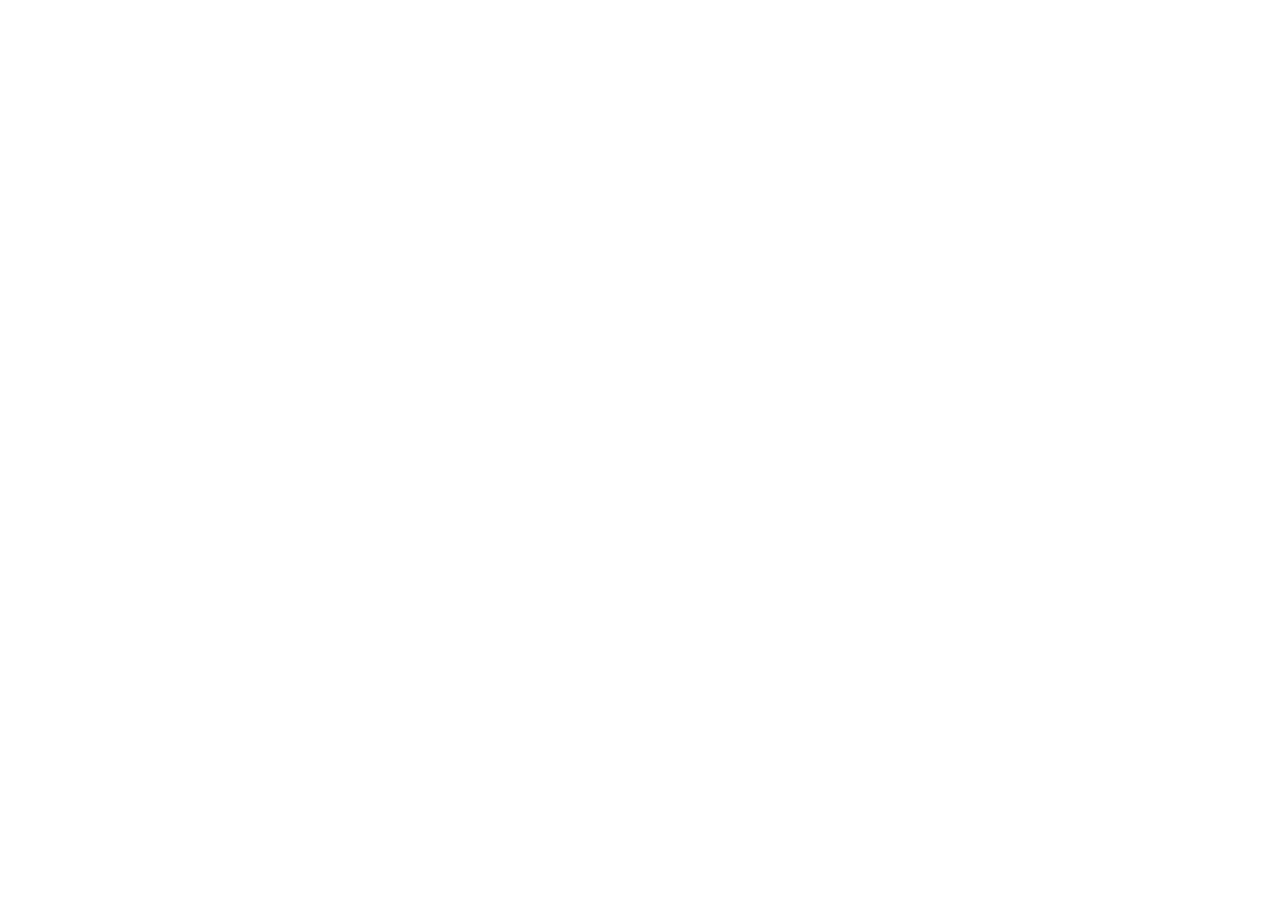
==== index.html @ ca1ec514 "Init : création du dépôt, arborescence des fichiers et structure HTML de base" ====
<!DOCTYPE html>
<html lang="en">
<head>
    <meta charset="UTF-8">
    <meta name="viewport" content="width=device-width, initial-scale=1.0">
    <title>AfriTalent Accueil</title>
    <link rel="stylesheet" href="https://cdn.jsdelivr.net/npm/bootstrap@5.3.8/dist/css/bootstrap.min.css">
    <link rel="stylesheet" href="https://cdnjs.cloudflare.com/ajax/libs/font-awesome/6.5.0/css/all.min.css">
    <link rel="stylesheet" href="https://cdn.jsdelivr.net/npm/bootstrap-icons@1.11.3/font/bootstrap-icons.css">
    <link rel="stylesheet" href="css/style.css"> 

</head>
<body>
   
                               

    <script src="https://cdn.jsdelivr.net/npm/bootstrap@5.3.8/dist/js/bootstrap.bundle.min.js"></script>

    <script src="js/main.js"></script>
</body>
</html>
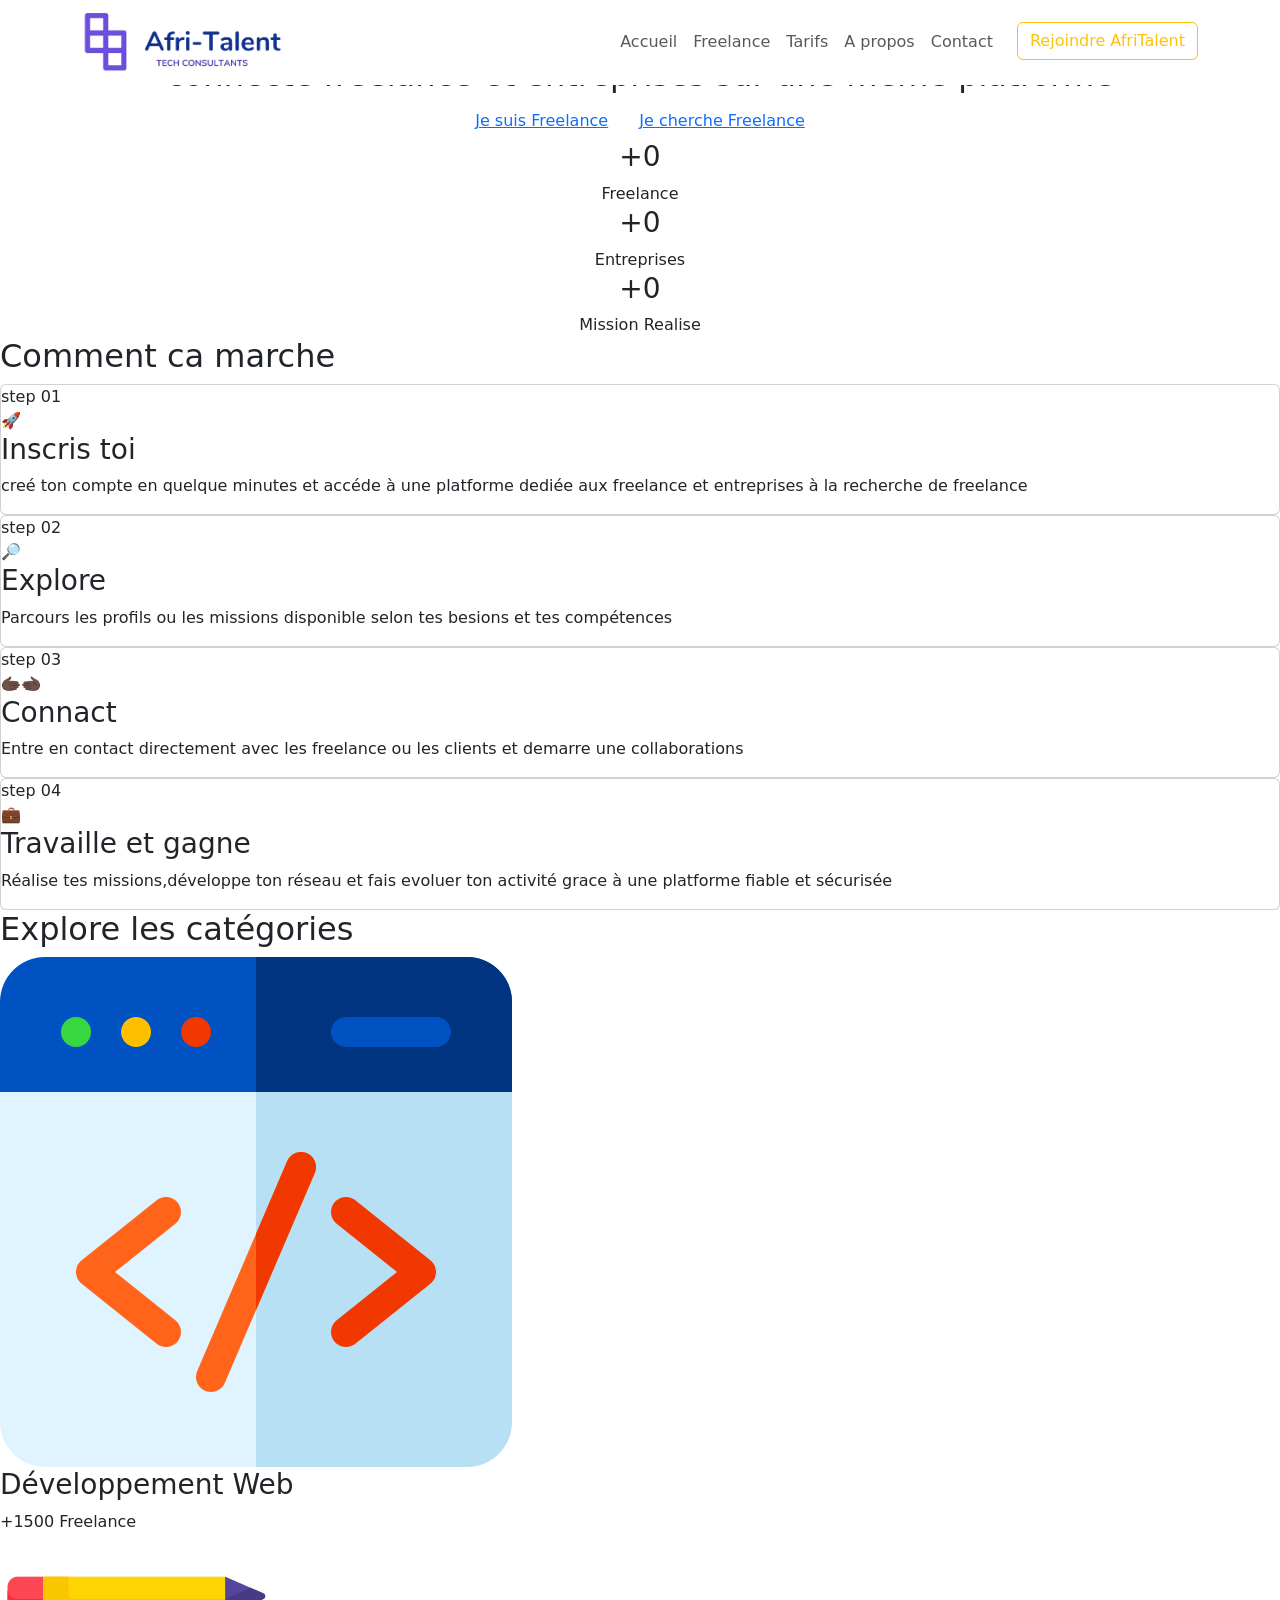
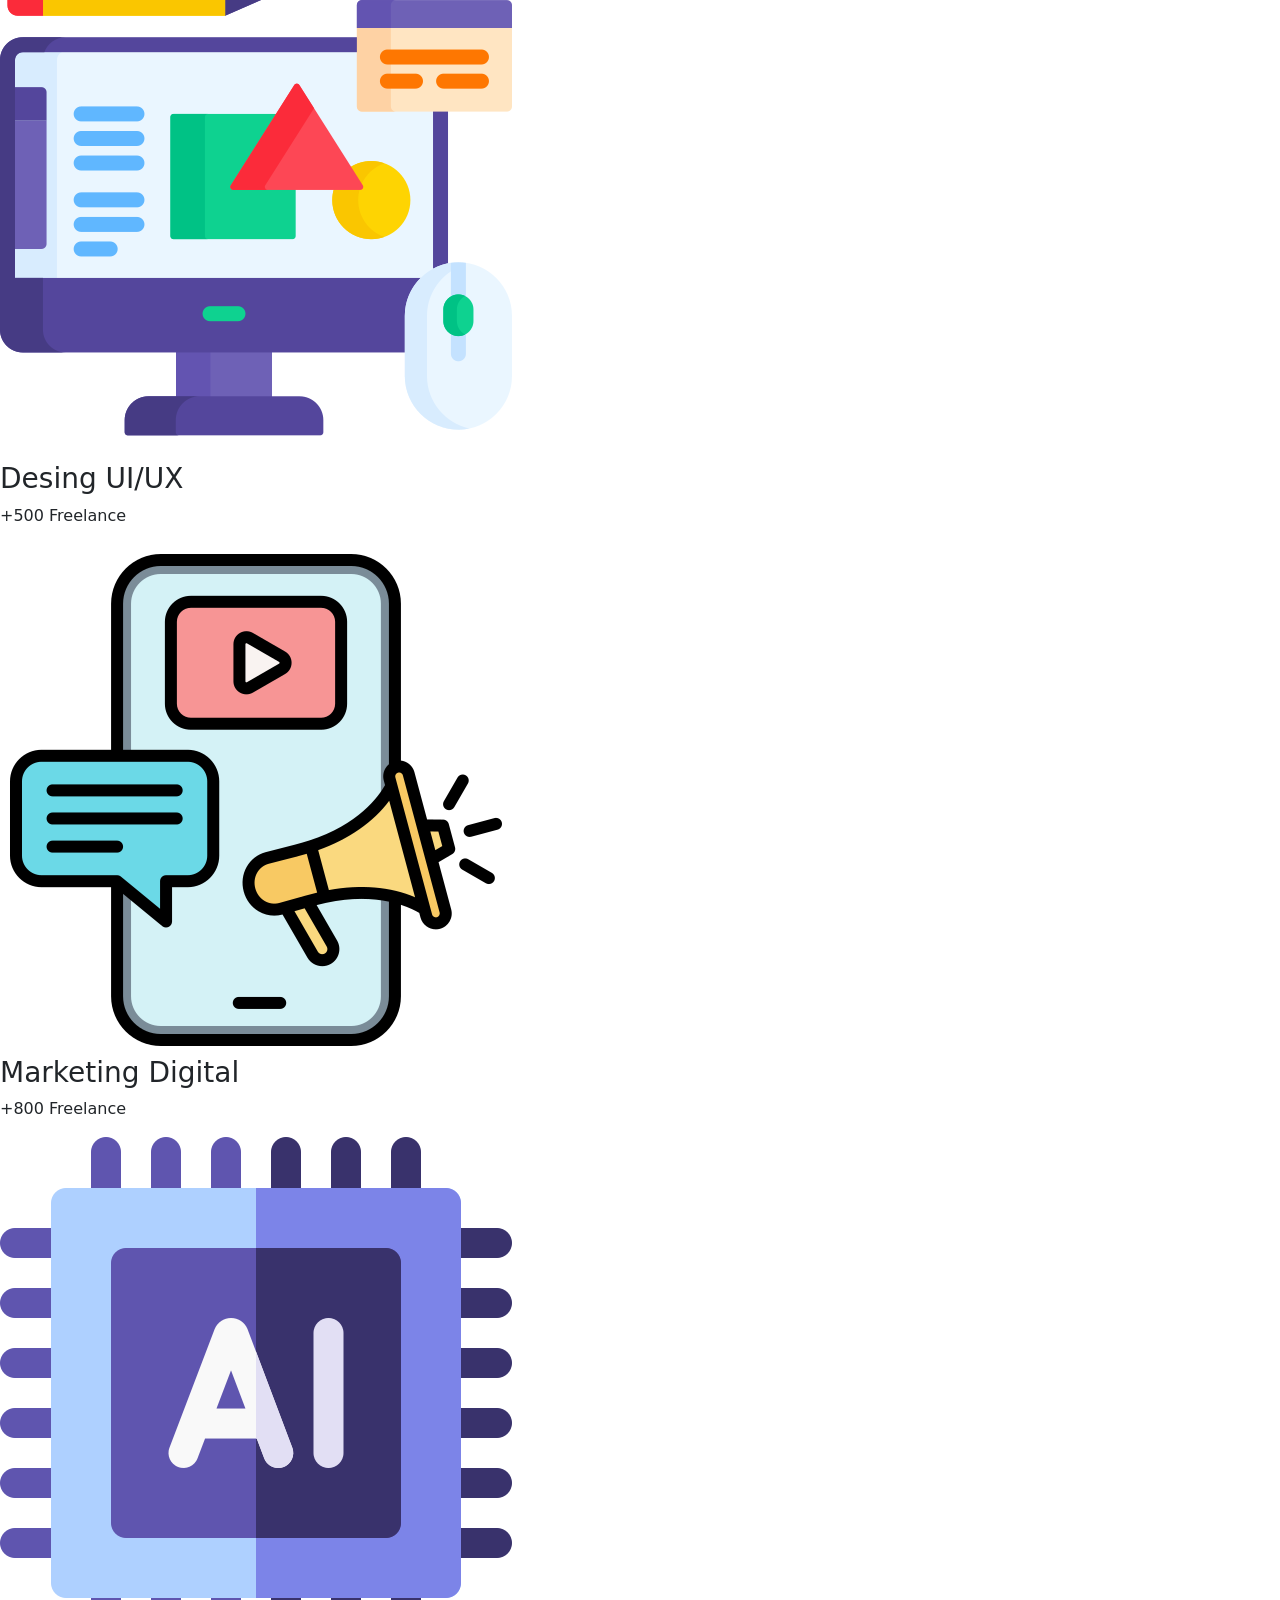
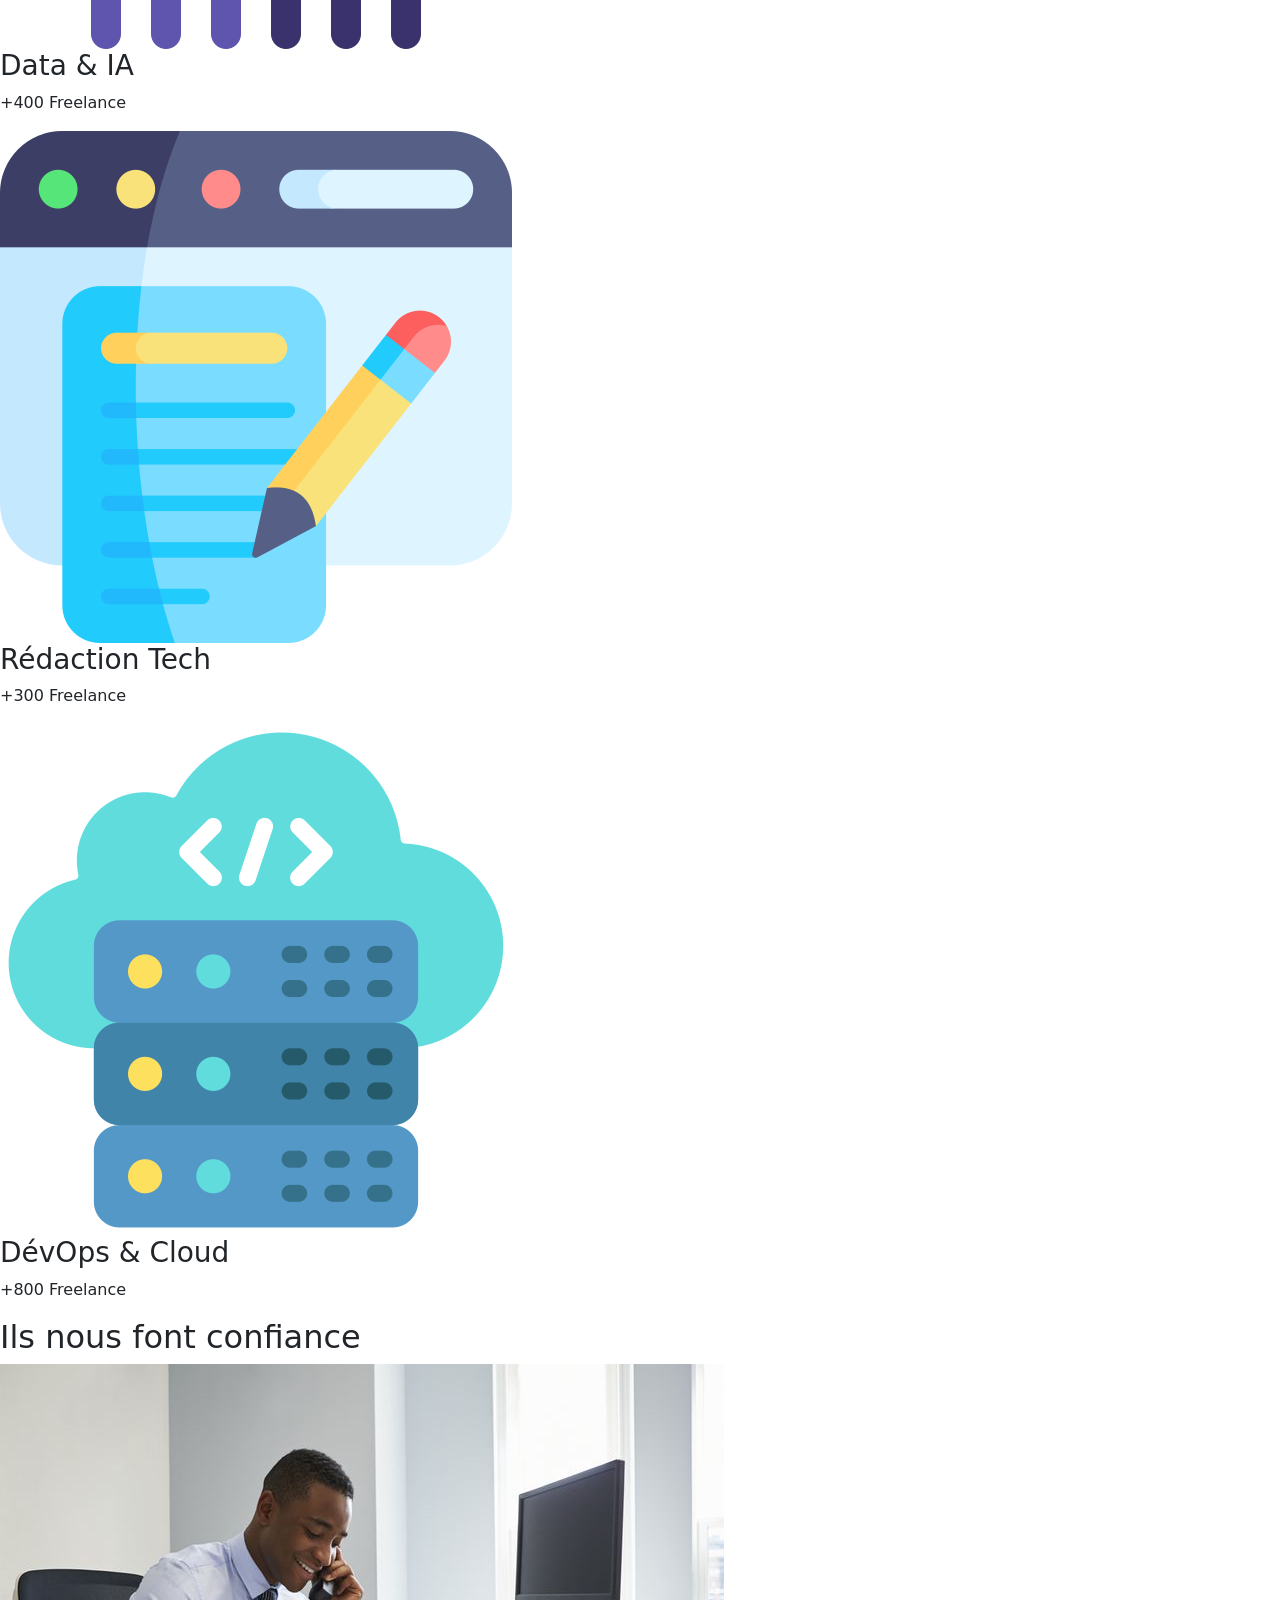
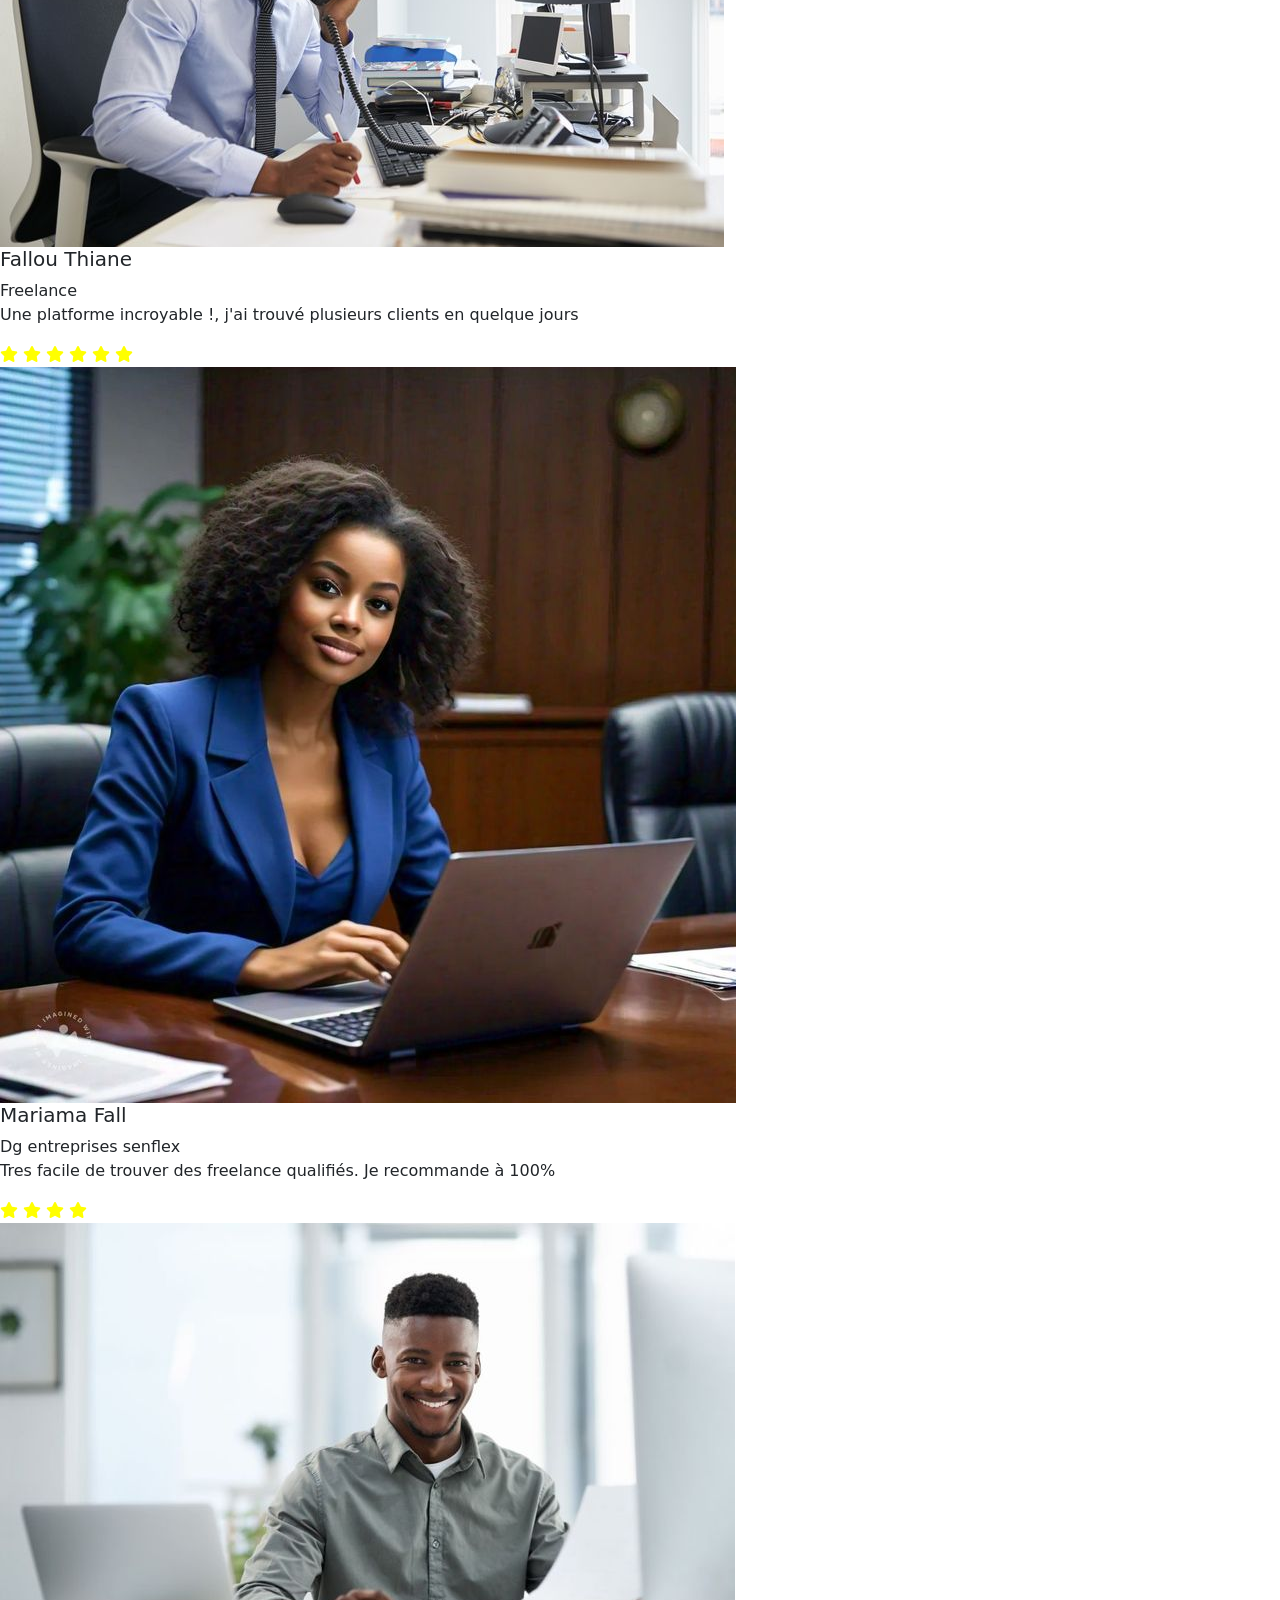
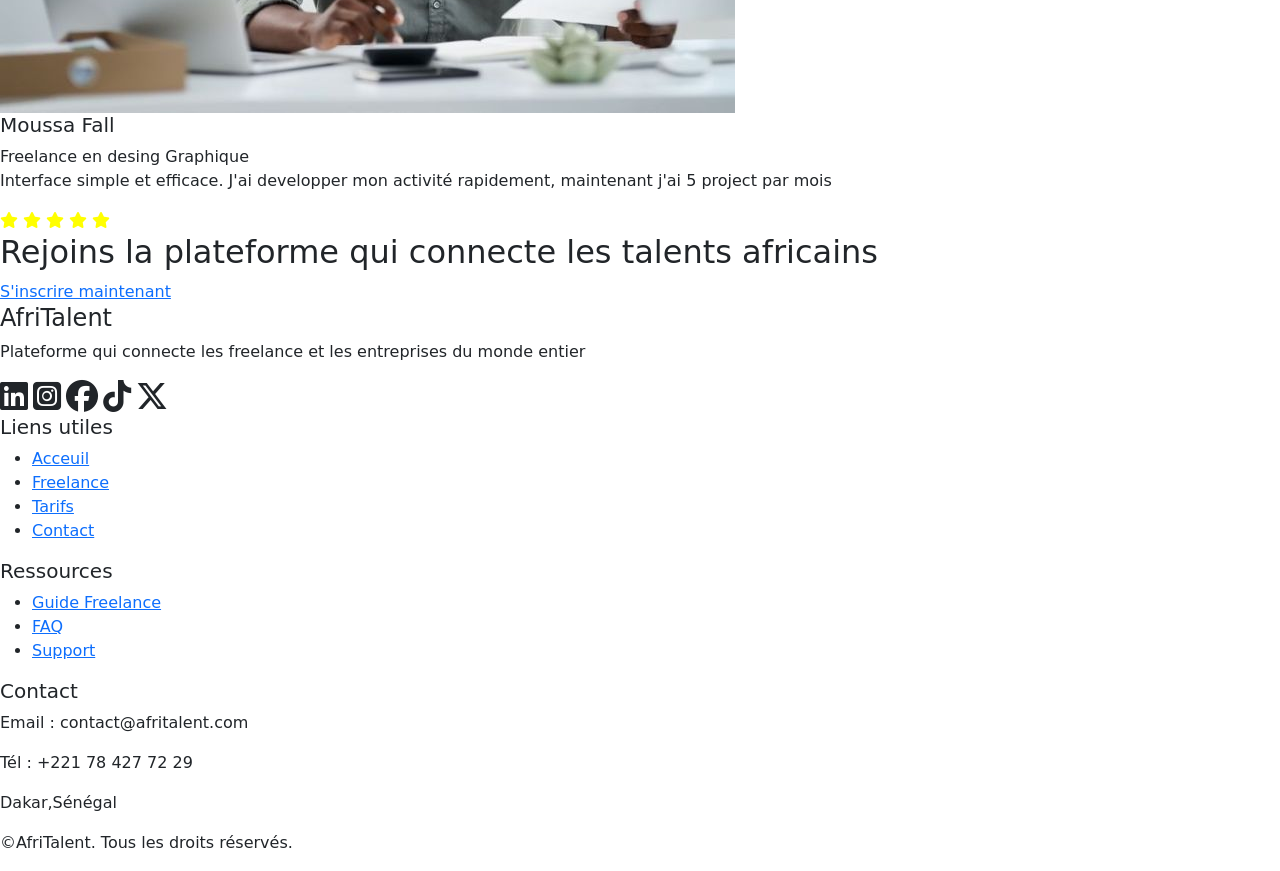
==== commit f9a03e86: "HTML: structure complete des 5 pages avec sections et contenu texte" ====
--- a/index.html
+++ b/index.html
@@ -12,7 +12,241 @@
 </head>
 <body>
    
-                               
+          <header>
+    <nav class="navbar navbar-expand-lg navbar-white bg-white fixed-top">
+            <div class="container">
+                <a class="navbar-brand" href="index.html">
+                    <img src="image/Tech_business_purple_logo-removebg-preview.png" alt="logo" width="200px" height="auto">
+                </a>
+
+                <button class="navbar-toggler" type="button" data-bs-toggle="collapse" data-bs-target="#navMenu"
+                    aria-controls="navMenu" aria-expanded="false" aria-label="Toggle navigation">
+                    <span class="navbar-toggler-icon"></span>
+                </button>
+                <div class="collapse navbar-collapse" id="navMenu">
+                    <ul class="navbar-nav ms-auto">
+
+                        <li class="nav-item"><a class="nav-link" href="index.html">Accueil</a></li>
+                        <li class="nav-item"><a class="nav-link" href="freelance.html">Freelance</a></li>
+                        <li class="nav-item"><a class="nav-link" href="tarifs.html">Tarifs</a></li>
+                        <li class="nav-item"><a class="nav-link" href="about.html">A propos</a></li>
+                        <li class="nav-item"><a class="nav-link" href="contact.html">Contact</a></li>
+                        <li class="nav-itiem ms-3">
+                            <a href="index.html" class="btn btn-outline-warning">Rejoindre AfriTalent</a>
+                        </li>
+                    </ul>
+                </div>
+            </div>
+        </nav>
+ </header>
+ <main>
+        <section class="hero">
+            <div class="container text-center">
+                <h1>trouve les meilleurs talent tech d'afrique</h1>
+                <h2>connecte freelance et entreprises sur une meme platforme</h2> 
+                <div>
+                    <button class="btn btn-outline-gold">
+                        <a href="freelance.html">Je suis Freelance </a>
+                    </button>
+                    <button class="btn btn-gold">
+                        <a href="freelance.html">Je cherche Freelance</a>
+                    </button>
+                    
+                </div>
+                <div class="stats">
+                    <h3>+0</h3>
+                    <span>Freelance</span>
+                </div>
+                <div class="stats">
+                    <h3>+0</h3>
+                    <span>Entreprises</span>
+                </div>
+                <div class="stats">
+                    <h3>+0</h3>
+                    <span>Mission Realise</span>
+                </div>
+
+            </div>
+        </section>
+        <main>
+            <section class="comment">
+                <div class="container-text-step">
+                    <h2>Comment ca marche</h2>
+                    <div class="bento-grid">
+                        <div class="card">
+                            <span>step 01</span>
+                            <div class="icon">🚀</div>
+                            <h3>Inscris toi </h3>
+                            <p> creé ton compte en quelque minutes et accéde à une platforme dediée aux freelance et
+                                entreprises à la recherche de freelance</p>
+                        </div>
+                        <div class="card">
+                            <span>step 02</span>
+                            <div class="icon">🔎</div>
+                            <h3>Explore </h3>
+                            <p> Parcours les profils ou les missions disponible selon tes besions et tes compétences</p>
+
+                        </div>
+                        <div class="card">
+                            <span>step 03</span>
+                            <div class="icon">🫱🏿‍🫲🏿</div>
+                            <h3>Connact </h3>
+                            <p>Entre en contact directement avec les freelance ou les clients et demarre une
+                                collaborations </p>
+                        </div>
+                        <div class="card">
+                            <span>step 04</span>
+                            <div class="icon">💼</div>
+                            <h3>Travaille et gagne </h3>
+                            <p> Réalise tes missions,développe ton réseau et fais evoluer ton activité grace à une
+                                platforme fiable et sécurisée</p>
+
+                        </div>
+                    </div>
+            </section>
+            <main>
+                <section class="categorie">
+                    <h2 class="categorie-titre">Explore les catégories</h2>
+                    <div class="categorie-grid">
+                        <div class="category-card">
+                            <div class="icon"><img src="image/developpement-web.png" alt=""></div>
+                            <h3>Développement Web </h3>
+                            <p>+1500 Freelance</p>
+                        </div>
+
+                        <div class="category-card">
+                            <div class="icon"><img src="image/conception-graphique.png" alt=""></div>
+                            <h3>Desing UI/UX </h3>
+                            <p>+500 Freelance</p>
+                        </div>
+                        <div class="category-card">
+                            <div class="icon"><img src="image/digital-marketing (1).png" alt=""></div>
+                            <h3>Marketing Digital</h3>
+                            <p>+800 Freelance</p>
+                        </div>
+                        <div class="category-card">
+                            <div class="icon"><img src="image/ia.png" alt=""></div>
+                            <h3>Data & IA</h3>
+                            <p>+400 Freelance</p>
+                        </div>
+                        <div class="category-card">
+                            <div class="icon"><img src="image/redaction-de-contenu.png" alt=""></div>
+                            <h3>Rédaction Tech</h3>
+                            <p>+300 Freelance</p>
+                        </div>
+                    </div>
+                    <div class="category-card">
+                        <div class="icon"><img src="image/serveur-cloud.png" alt=""></div>
+                        <h3>DévOps & Cloud</h3>
+                        <p>+800 Freelance</p>
+                    </div>
+                    </div>
+                </section>
+                <main>
+                    <section class="sec-temoin">
+                        <h2 class=>Ils nous font confiance</h2>
+
+                        <div>
+                            <img src="image/Assistant Comptable.jpg" alt="">
+                            <h5>Fallou Thiane</h5>
+                            <span>Freelance</span>
+                            <p> Une platforme incroyable !, j'ai trouvé plusieurs clients en quelque jours</p>
+                            <div class="icon"><i class="fa-solid fa-star" style="color: yellow;"></i>
+                                <i class="fa-solid fa-star" style="color: yellow;"></i>
+                                <i class="fa-solid fa-star" style="color: yellow;"></i>
+                                <i class="fa-solid fa-star" style="color: yellow;"></i>
+                                <i class="fa-solid fa-star" style="color: yellow;"></i>
+                                <i class="fa-solid fa-star" style="color: yellow;"></i>
+
+
+
+                            </div>
+
+
+                            <div>
+                                <div>
+                                    <img src="image/télécharger (9).jpg" alt="">
+                                    <h5>Mariama Fall</h5>
+                                    <span>Dg entreprises senflex</span>
+                                    <p>Tres facile de trouver des freelance qualifiés. Je recommande à 100%</p>
+                                    <div class="icon">
+                                        <i class="fa-solid fa-star" style="color: yellow;"></i>
+                                        <i class="fa-solid fa-star" style="color: yellow;"></i>
+                                        <i class="fa-solid fa-star" style="color: yellow;"></i>
+                                        <i class="fa-solid fa-star" style="color: yellow;"></i>
+                                    </div>
+
+
+                                </div>
+                            </div>
+                            <div>
+                                <div>
+                                    <img src="image/Accounting services Dubai, UAE.jpg" alt="">
+                                    <h5>Moussa Fall</h5>
+                                    <span>Freelance en desing Graphique</span>
+                                    <p> Interface simple et efficace. J'ai developper mon activité rapidement,
+                                        maintenant j'ai 5 project par mois </p>
+                                    <div class="icon">
+                                        <i class="fa-solid fa-star" style="color: yellow;"></i>
+                                        <i class="fa-solid fa-star" style="color: yellow;"></i>
+                                        <i class="fa-solid fa-star" style="color: yellow;"></i>
+                                        <i class="fa-solid fa-star" style="color: yellow;"></i>
+                                        <i class="fa-solid fa-star" style="color: yellow;"></i>
+                                    </div>
+
+                                </div>
+                    </section>
+                    <main>
+                        <section class="cta">
+                            <div class="cta-content">
+                                <h2>Rejoins la plateforme qui connecte les talents africains</h2>
+                                <a href="contact.html" class="cta-btn">S'inscrire maintenant</a>
+                            </div>
+                        </section>
+                        <main>
+                            <footer>
+                                <div>
+                                    <h4>AfriTalent</h4>
+                                    <p>
+                                        Plateforme qui connecte les freelance et les entreprises du monde entier
+                                    </p>
+                                    <div>
+                                        <i class="fa-brands fa-linkedin fa-2x"></i>
+                                        <i class="fa-brands fa-square-instagram fa-2x"></i>
+                                        <i class="fa-brands fa-facebook fa-2x"></i>
+                                        <i class="fa-brands fa-tiktok fa-2x"></i>
+                                        <i class="fa-brands fa-x-twitter fa-2x"></i>
+
+
+
+                                    </div>
+                                    <div>
+                                        <h5>Liens utiles</h5>
+                                        <ul>
+                                            <li><a href="index.html">Acceuil</a></li>
+                                            <li><a href="freelance.html">Freelance</a></li>
+                                            <li><a href="tarifs.html">Tarifs</a></li>
+                                            <li><a href="contact.html">Contact</a></li>
+                                        </ul>
+                                    </div>
+                                    <div>
+                                        <h5>Ressources</h5>
+                                        <ul>
+                                            <li><a href="freelance.html">Guide Freelance</a></li>
+                                            <li><a href="about.html">FAQ</a></li>
+                                            <li><a href="contact.html">Support</a></li>
+                                        </ul>
+                                    </div>
+                                    <div>
+                                        <h5>Contact</h5>
+                                        <p>Email : contact@afritalent.com</p>
+                                        <p>Tél : +221 78 427 72 29</p>
+                                        <p>Dakar,Sénégal</p>
+                                    </div>
+                                    <div>
+                                        <p>&copy;AfriTalent. Tous les droits réservés.</p>
+                                    </div>
+                            </footer>                     
 
     <script src="https://cdn.jsdelivr.net/npm/bootstrap@5.3.8/dist/js/bootstrap.bundle.min.js"></script>
 
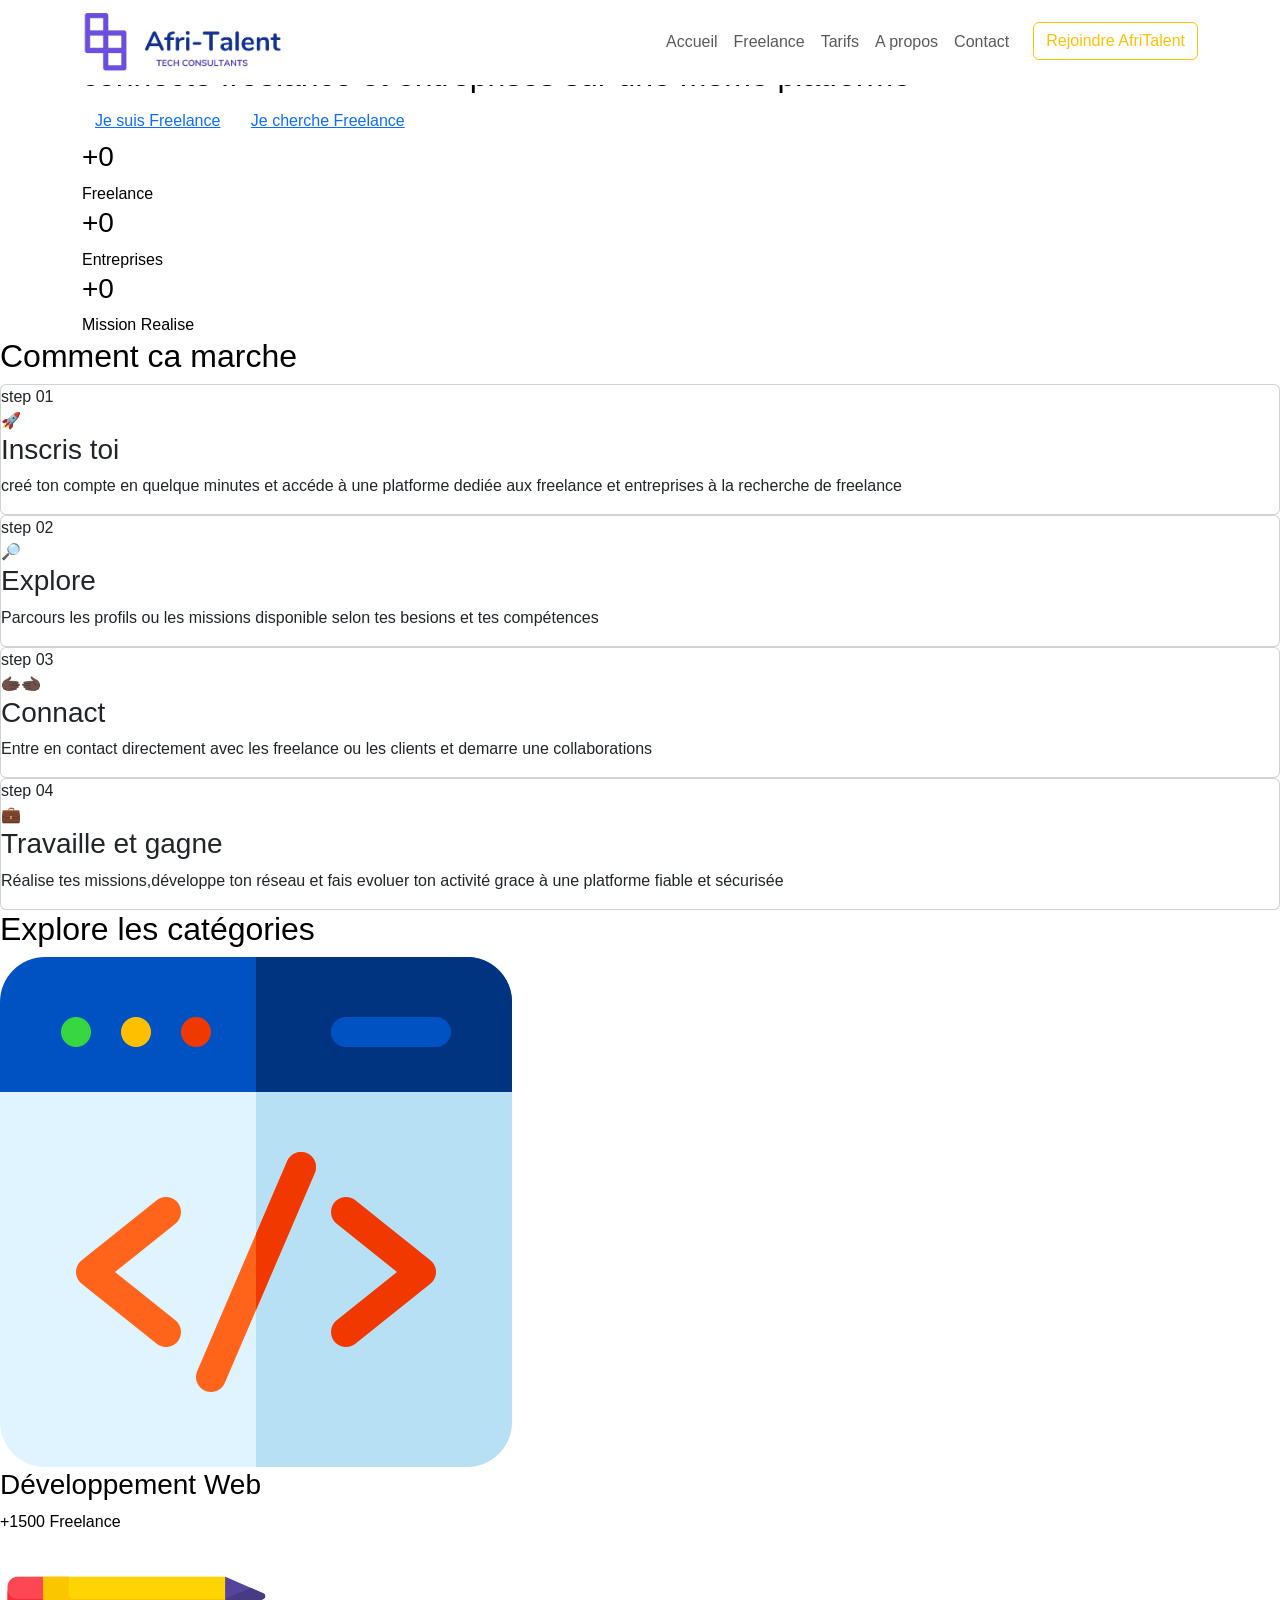
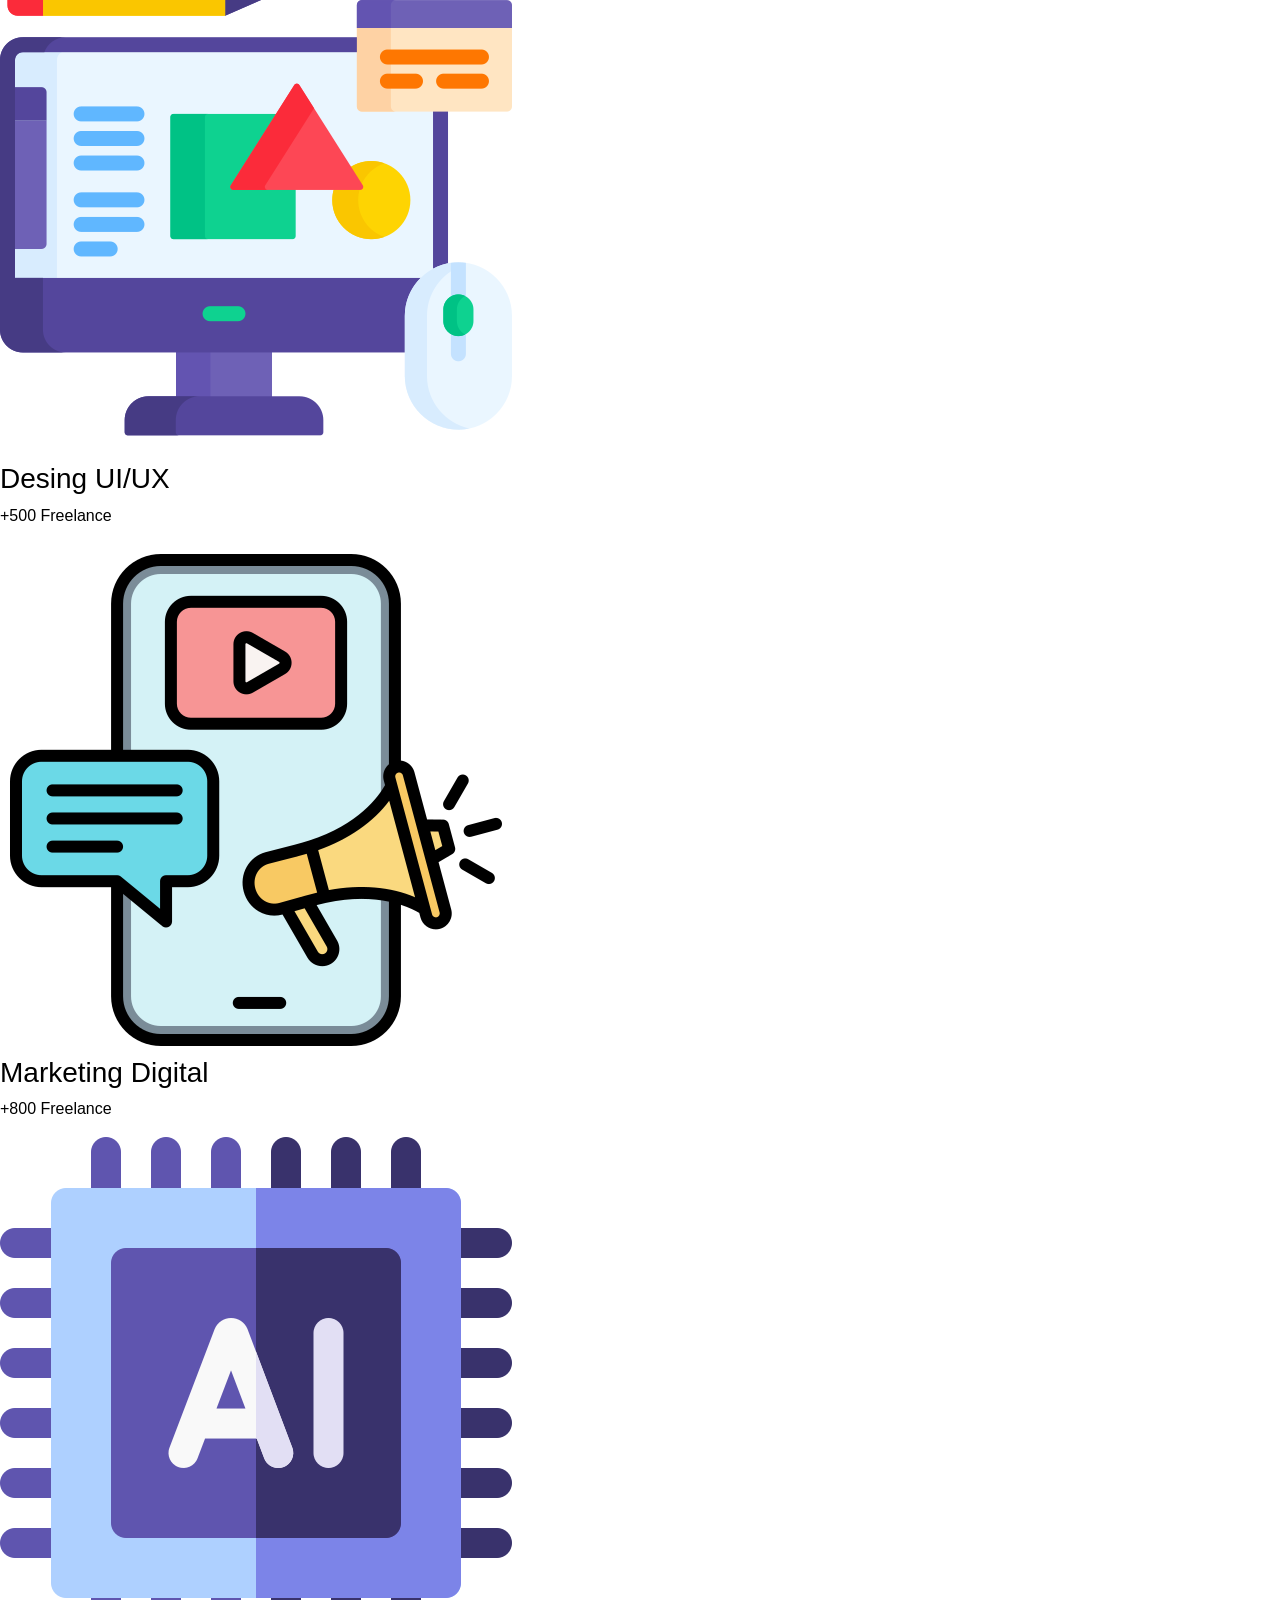
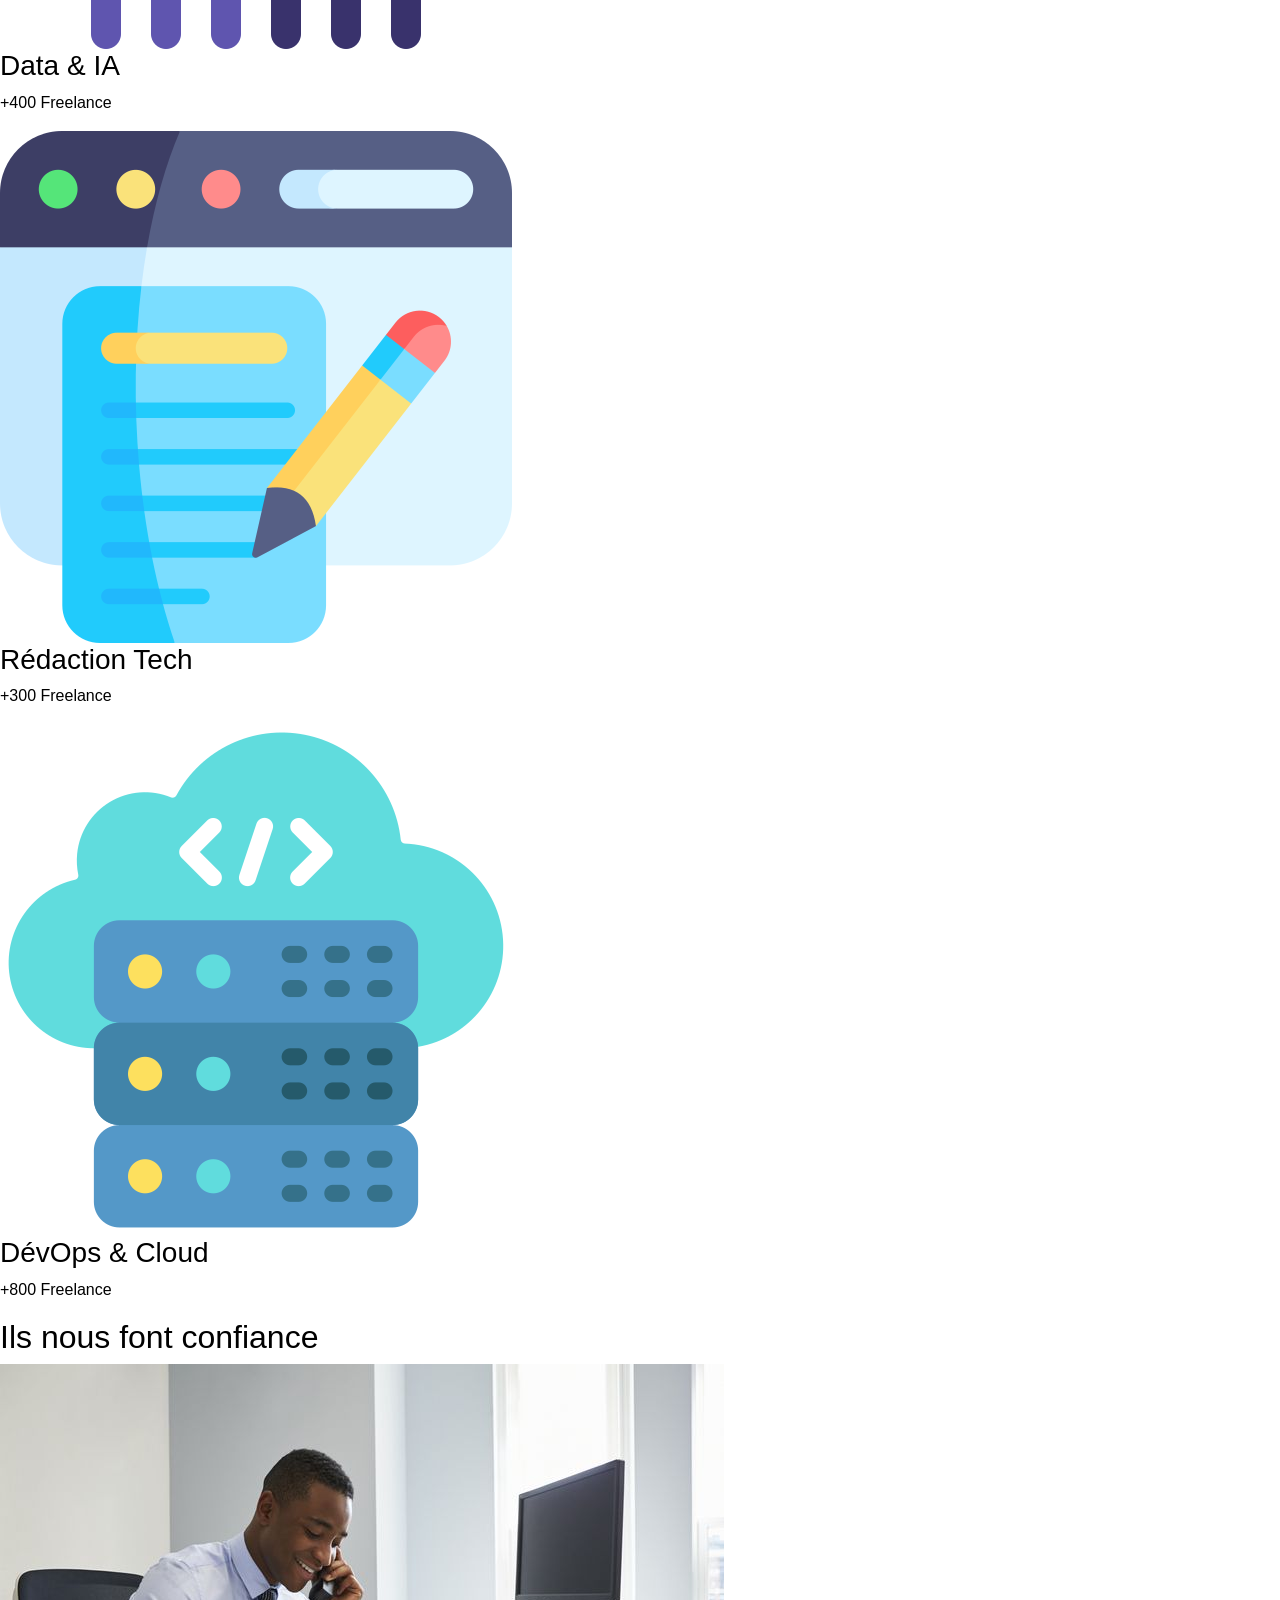
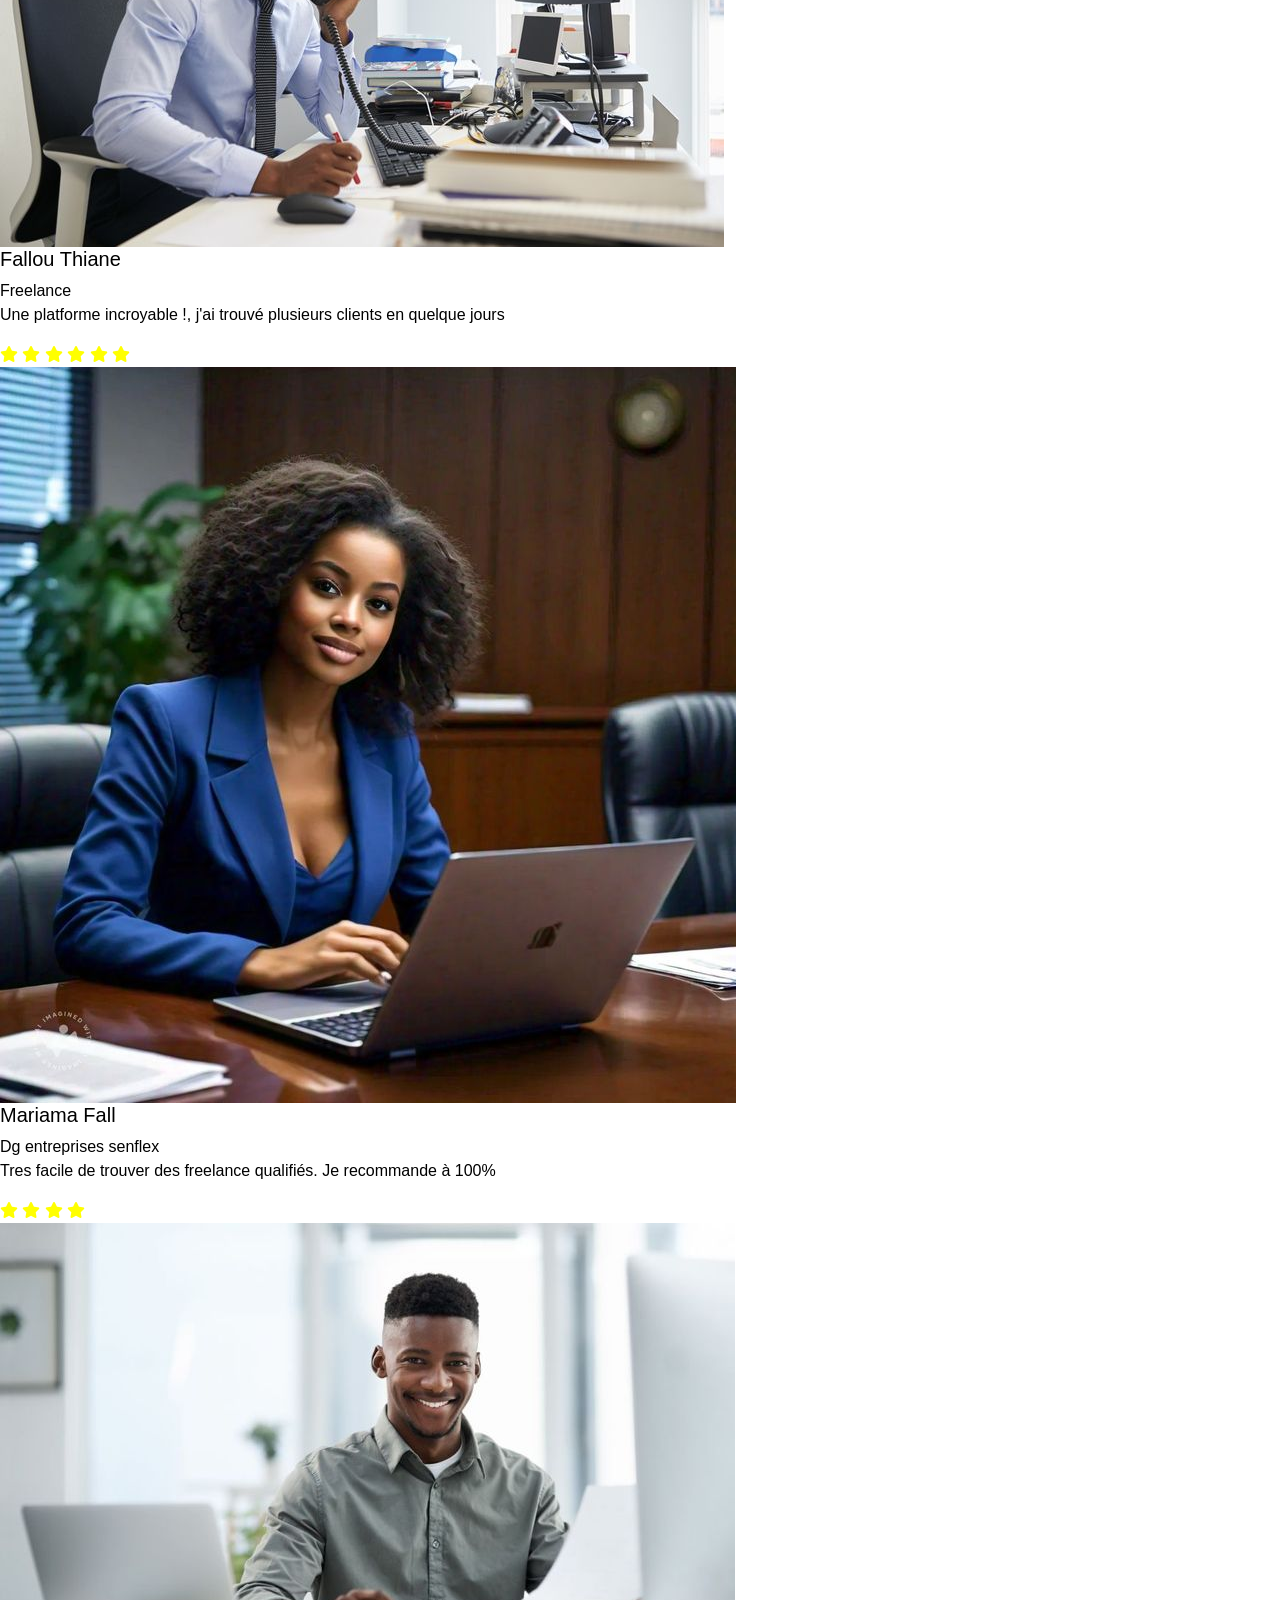
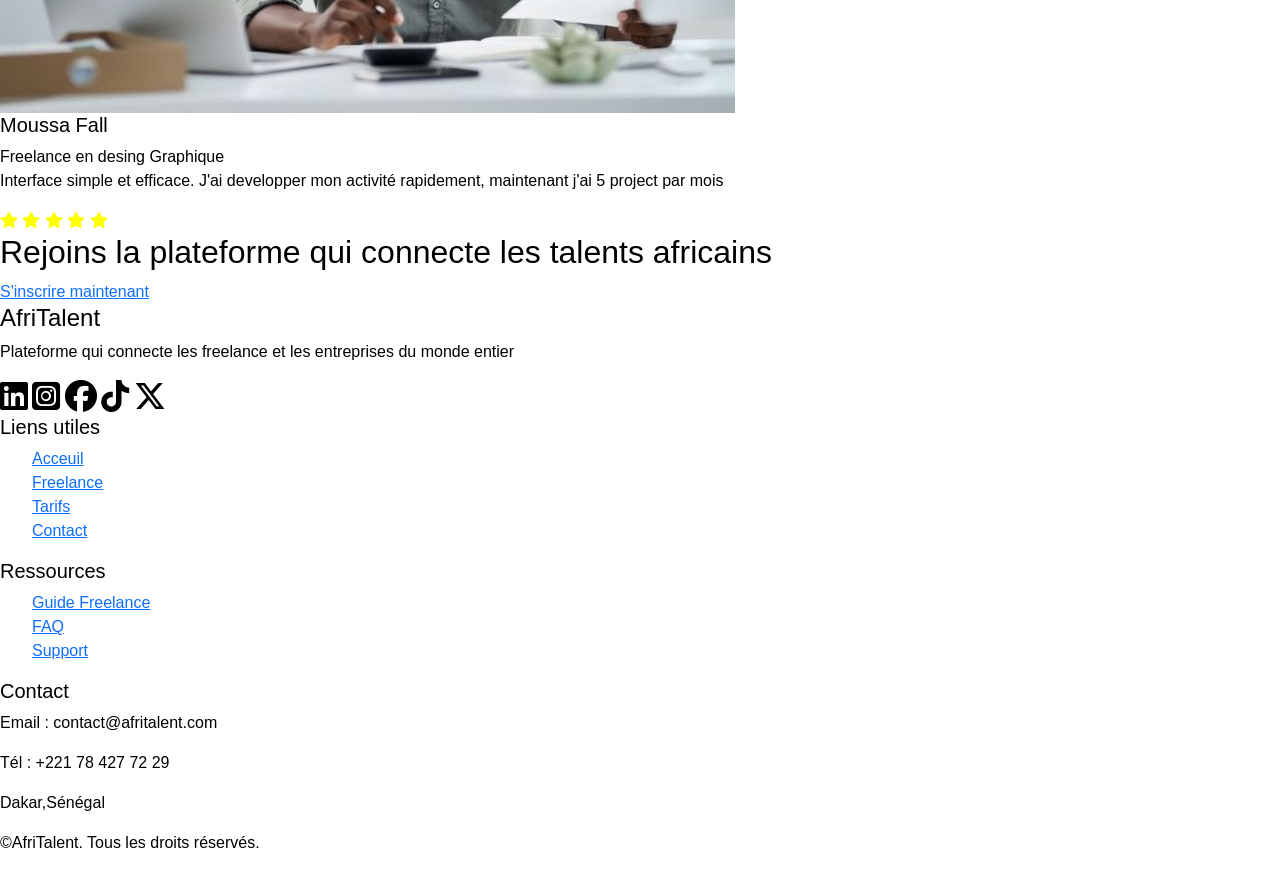
==== commit 38fd0a1e: "CSS:variables, typographie , layout géneral et styles de base" ====
--- a/index.html
+++ b/index.html
@@ -8,6 +8,12 @@
     <link rel="stylesheet" href="https://cdnjs.cloudflare.com/ajax/libs/font-awesome/6.5.0/css/all.min.css">
     <link rel="stylesheet" href="https://cdn.jsdelivr.net/npm/bootstrap-icons@1.11.3/font/bootstrap-icons.css">
     <link rel="stylesheet" href="css/style.css"> 
+    <link rel="preconnect" href="https://fonts.googleapis.com">
+    <link rel="preconnect" href="https://fonts.gstatic.com" crossorigin>
+<link href="https://fonts.googleapis.com/css2?family=Montserrat:ital,wght@0,100..900;1,100..900&display=swap" rel="stylesheet">
+<link rel="preconnect" href="https://fonts.googleapis.com">
+<link rel="preconnect" href="https://fonts.gstatic.com" crossorigin>
+<link href="https://fonts.googleapis.com/css2?family=Montserrat:ital,wght@0,100..900;1,100..900&family=Sora:wght@100..800&display=swap" rel="stylesheet">
 
 </head>
 <body>
@@ -41,7 +47,7 @@
  </header>
  <main>
         <section class="hero">
-            <div class="container text-center">
+            <div class="container ">
                 <h1>trouve les meilleurs talent tech d'afrique</h1>
                 <h2>connecte freelance et entreprises sur une meme platforme</h2> 
                 <div>
--- a/css/style.css
+++ b/css/style.css
@@ -0,0 +1,26 @@
+*{
+    margin: 0;
+    padding: 0;
+    list-style: none;
+    box-sizing: border-box;
+
+    
+}
+:root{
+--text:#fffff;
+--primary:#ffff;
+--secondary:#000;
+--bg:#0f0f0f;
+--card:#1a1a1a;
+line-height: 1.6;
+}
+body{
+    font-family:'Monserrat',sans-serif;
+    color: var(--text);
+  
+    
+}
+h1,h2,h3{
+    font-family: 'Sora'sans-serif;
+}
+
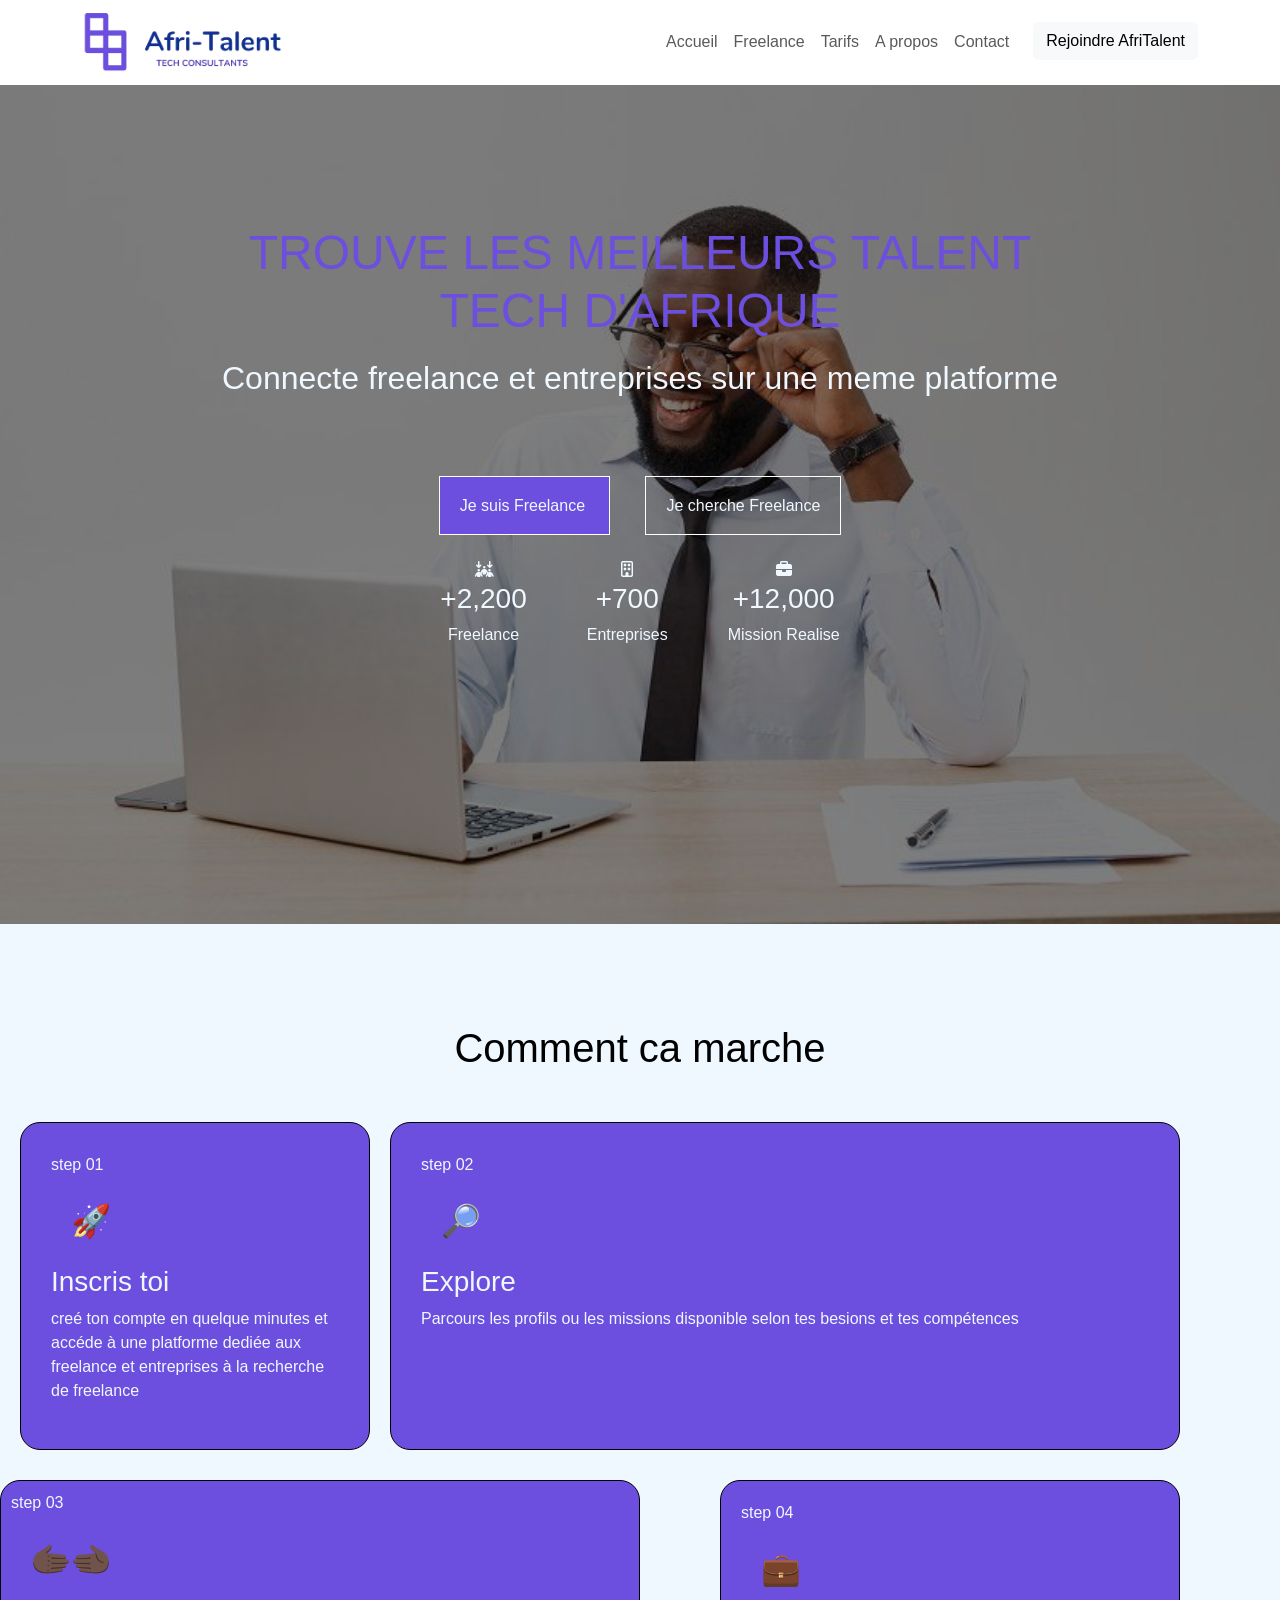
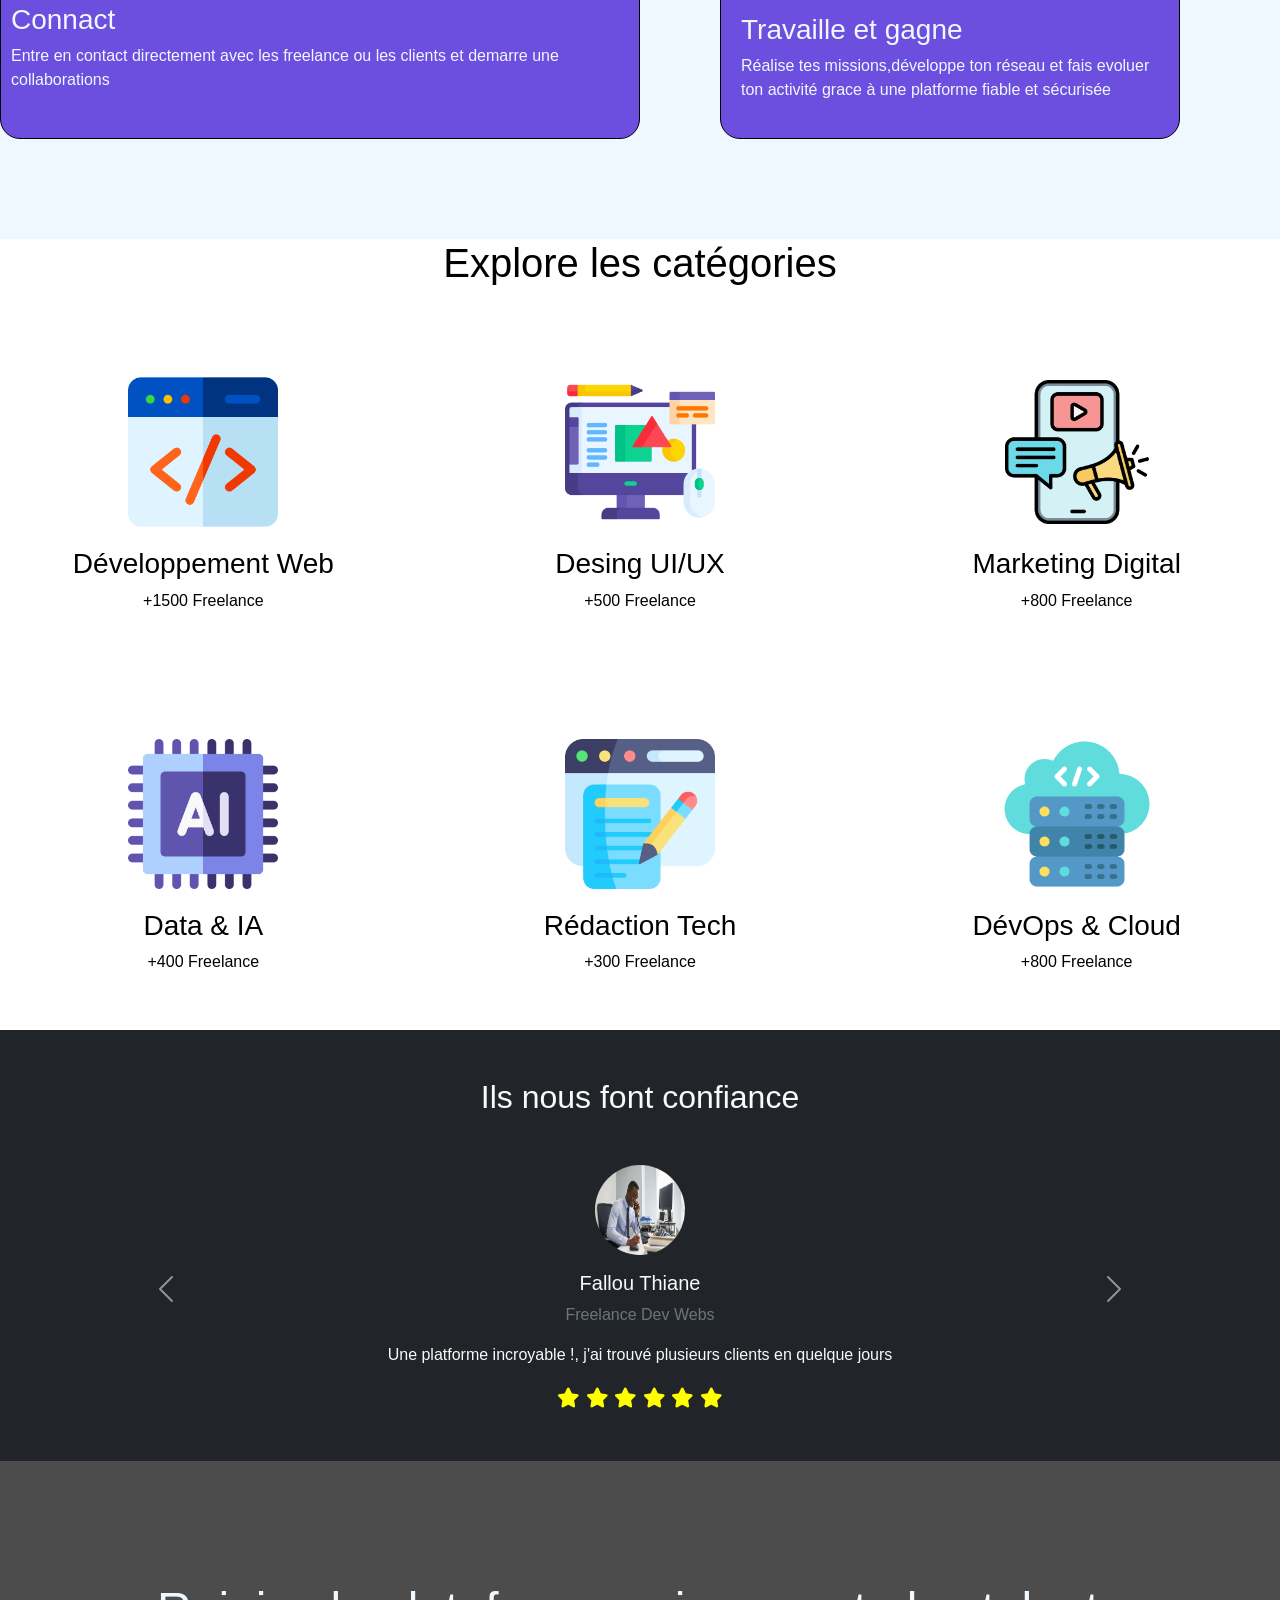
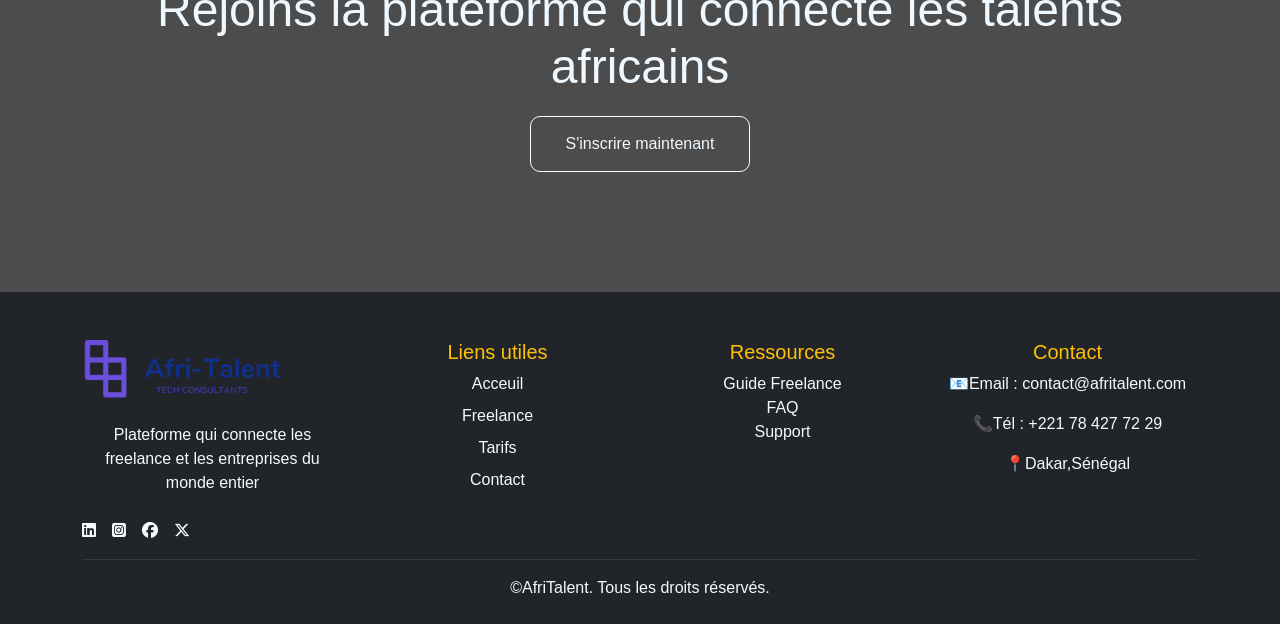
==== commit 8c0f8f89: "CCS: Bento Grid,sections hero et categories, effets hover" ====
--- a/index.html
+++ b/index.html
@@ -19,7 +19,7 @@
 <body>
    
           <header>
-    <nav class="navbar navbar-expand-lg navbar-white bg-white fixed-top">
+    <nav class="navbar navbar-expand-lg navbar-white bg-white fixed-top ">
             <div class="container">
                 <a class="navbar-brand" href="index.html">
                     <img src="image/Tech_business_purple_logo-removebg-preview.png" alt="logo" width="200px" height="auto">
@@ -38,7 +38,7 @@
                         <li class="nav-item"><a class="nav-link" href="about.html">A propos</a></li>
                         <li class="nav-item"><a class="nav-link" href="contact.html">Contact</a></li>
                         <li class="nav-itiem ms-3">
-                            <a href="index.html" class="btn btn-outline-warning">Rejoindre AfriTalent</a>
+                            <a href="index.html" class="btn btn-light">Rejoindre AfriTalent</a>
                         </li>
                     </ul>
                 </div>
@@ -46,29 +46,34 @@
         </nav>
  </header>
  <main>
+    <br>
         <section class="hero">
             <div class="container ">
-                <h1>trouve les meilleurs talent tech d'afrique</h1>
-                <h2>connecte freelance et entreprises sur une meme platforme</h2> 
-                <div>
-                    <button class="btn btn-outline-gold">
-                        <a href="freelance.html">Je suis Freelance </a>
-                    </button>
-                    <button class="btn btn-gold">
-                        <a href="freelance.html">Je cherche Freelance</a>
-                    </button>
+                <h1 class="T-1">TROUVE LES MEILLEURS TALENT <br>TECH D'AFRIQUE</h1>
+                <h2>Connecte freelance et entreprises sur une meme platforme</h2> 
+                <div class="hero-btn">
+                   
+                        <a id="btn-hero1"  href="freelance.html">Je suis Freelance </a>
                     
-                </div>
-                <div class="stats">
-                    <h3>+0</h3>
+                   
+                        <a id="btn-hero2"    href="freelance.html">Je cherche Freelance</a>
+                    
+                    
+                </div>
+                <div class="hero-stats"> 
+                <div >
+                    <div class="icon-hero"><i class="fa-solid fa-arrows-down-to-people"></i></div>
+                    <h3>+2,200</h3>
                     <span>Freelance</span>
                 </div>
-                <div class="stats">
-                    <h3>+0</h3>
+                <div >
+                    <div class="icon-hero" ><i class="fa-regular fa-building"></i></div>
+                    <h3>+700</h3>
                     <span>Entreprises</span>
                 </div>
-                <div class="stats">
-                    <h3>+0</h3>
+                <div >
+                    <div class="icon-hero"><i class="fa-solid fa-briefcase"></i></div>
+                    <h3>+12,000</h3>
                     <span>Mission Realise</span>
                 </div>
 
@@ -77,31 +82,31 @@
         <main>
             <section class="comment">
                 <div class="container-text-step">
-                    <h2>Comment ca marche</h2>
+                    <h2 class="title-cm">Comment ca marche</h2>
                     <div class="bento-grid">
-                        <div class="card">
-                            <span>step 01</span>
+                        <div class="card1">
+                            <span class="step">step 01</span>
                             <div class="icon">🚀</div>
                             <h3>Inscris toi </h3>
                             <p> creé ton compte en quelque minutes et accéde à une platforme dediée aux freelance et
                                 entreprises à la recherche de freelance</p>
                         </div>
-                        <div class="card">
-                            <span>step 02</span>
+                        <div class="card2">
+                            <span class="step">step 02</span>
                             <div class="icon">🔎</div>
                             <h3>Explore </h3>
                             <p> Parcours les profils ou les missions disponible selon tes besions et tes compétences</p>
 
                         </div>
-                        <div class="card">
-                            <span>step 03</span>
+                        <div class="card3">
+                            <span class="step">step 03</span>
                             <div class="icon">🫱🏿‍🫲🏿</div>
                             <h3>Connact </h3>
                             <p>Entre en contact directement avec les freelance ou les clients et demarre une
                                 collaborations </p>
                         </div>
-                        <div class="card">
-                            <span>step 04</span>
+                        <div class="card4">
+                            <span class="step">step 04</span>
                             <div class="icon">💼</div>
                             <h3>Travaille et gagne </h3>
                             <p> Réalise tes missions,développe ton réseau et fais evoluer ton activité grace à une
@@ -115,92 +120,122 @@
                     <h2 class="categorie-titre">Explore les catégories</h2>
                     <div class="categorie-grid">
                         <div class="category-card">
-                            <div class="icon"><img src="image/developpement-web.png" alt=""></div>
+                            <div class="icon-ct"><img src="image/developpement-web.png" alt="" width="150px"></div>
                             <h3>Développement Web </h3>
                             <p>+1500 Freelance</p>
                         </div>
 
                         <div class="category-card">
-                            <div class="icon"><img src="image/conception-graphique.png" alt=""></div>
+                            <div class="icon-ct"><img src="image/conception-graphique.png" alt="" width="150px"></div>
                             <h3>Desing UI/UX </h3>
                             <p>+500 Freelance</p>
                         </div>
                         <div class="category-card">
-                            <div class="icon"><img src="image/digital-marketing (1).png" alt=""></div>
+                            <div class="icon-ct"><img src="image/digital-marketing (1).png" alt=""width="150px"></div>
                             <h3>Marketing Digital</h3>
                             <p>+800 Freelance</p>
                         </div>
                         <div class="category-card">
-                            <div class="icon"><img src="image/ia.png" alt=""></div>
+                            <div class="icon-ct"><img src="image/ia.png" alt="" width="150px"></div>
                             <h3>Data & IA</h3>
                             <p>+400 Freelance</p>
                         </div>
                         <div class="category-card">
-                            <div class="icon"><img src="image/redaction-de-contenu.png" alt=""></div>
+                            <div class="icon-ct"><img src="image/redaction-de-contenu.png" alt="" width="150px"></div>
                             <h3>Rédaction Tech</h3>
                             <p>+300 Freelance</p>
                         </div>
-                    </div>
+                    
                     <div class="category-card">
-                        <div class="icon"><img src="image/serveur-cloud.png" alt=""></div>
+                        <div class="icon-ct"><img src="image/serveur-cloud.png" alt="" width="150px"></div>
                         <h3>DévOps & Cloud</h3>
                         <p>+800 Freelance</p>
                     </div>
                     </div>
                 </section>
                 <main>
-                    <section class="sec-temoin">
-                        <h2 class=>Ils nous font confiance</h2>
-
-                        <div>
-                            <img src="image/Assistant Comptable.jpg" alt="">
+                    <section class="testimonials py-5  bg-dark text-light">
+                        <div class="container">  
+                        <h2 class="text-center mb-5 text-light">Ils nous font confiance</h2>
+
+                        
+                            <div id="testimonialsCarousel" class="carousel slide" data-bs-ride="carousel">
+  <div class="carousel-inner">
+    
+ 
+    <div class="carousel-item active text-center">
+                            <img src="image/Assistant Comptable.jpg" class="rounded-circle mb-3 " width="90"
+                            height="90" alt="">
+                              
                             <h5>Fallou Thiane</h5>
-                            <span>Freelance</span>
-                            <p> Une platforme incroyable !, j'ai trouvé plusieurs clients en quelque jours</p>
-                            <div class="icon"><i class="fa-solid fa-star" style="color: yellow;"></i>
-                                <i class="fa-solid fa-star" style="color: yellow;"></i>
-                                <i class="fa-solid fa-star" style="color: yellow;"></i>
-                                <i class="fa-solid fa-star" style="color: yellow;"></i>
-                                <i class="fa-solid fa-star" style="color: yellow;"></i>
-                                <i class="fa-solid fa-star" style="color: yellow;"></i>
-
-
-
-                            </div>
+                            <span class="text-secondary">Freelance Dev Webs</span>
+                            <p class="mt-3"> Une platforme incroyable !, j'ai trouvé plusieurs clients en quelque jours</p>
+                            
+                            <span class="text-warning fs-5"> 
+                                <i class="fa-solid fa-star" style="color: yellow;"></i>
+                                <i class="fa-solid fa-star" style="color: yellow;"></i>
+                                <i class="fa-solid fa-star" style="color: yellow;"></i>
+                                <i class="fa-solid fa-star" style="color: yellow;"></i>
+                                <i class="fa-solid fa-star" style="color: yellow;"></i>
+                                <i class="fa-solid fa-star" style="color: yellow;"></i>
+
+</span>
+
+                           </div>
+                                   
 
 
                             <div>
-                                <div>
-                                    <img src="image/télécharger (9).jpg" alt="">
+                                <div class="carousel-item text-center">
+                                    <img src="image/télécharger (9).jpg" class="rounded-circle mb-3" width="90" height="90"  alt="" >
+                                    
                                     <h5>Mariama Fall</h5>
-                                    <span>Dg entreprises senflex</span>
-                                    <p>Tres facile de trouver des freelance qualifiés. Je recommande à 100%</p>
-                                    <div class="icon">
-                                        <i class="fa-solid fa-star" style="color: yellow;"></i>
-                                        <i class="fa-solid fa-star" style="color: yellow;"></i>
-                                        <i class="fa-solid fa-star" style="color: yellow;"></i>
-                                        <i class="fa-solid fa-star" style="color: yellow;"></i>
-                                    </div>
-
-
-                                </div>
-                            </div>
-                            <div>
-                                <div>
-                                    <img src="image/Accounting services Dubai, UAE.jpg" alt="">
+                                    <span class="text-secondary">Dg entreprises senflex</span>
+                                    <p class="mt-3"> Tres facile de trouver des freelance qualifiés. Je recommande à 100%</p>
+                                    
+                                    <span class="text-warning fs-5"> 
+                                        <i class="fa-solid fa-star" style="color: yellow;"></i>
+                                        <i class="fa-solid fa-star" style="color: yellow;"></i>
+                                        <i class="fa-solid fa-star" style="color: yellow;"></i>
+                                        <i class="fa-solid fa-star" style="color: yellow;"></i>
+                                     </span>
+
+
+                                    </div>
+                                
+                           
+                           
+                                <div class="carousel-item text-center">
+                                    <img src="image/Accounting services Dubai, UAE.jpg" class="rounded-circle mb-3" width="90"
+                                    height="90" alt="">
+                                   
+                                    
                                     <h5>Moussa Fall</h5>
-                                    <span>Freelance en desing Graphique</span>
-                                    <p> Interface simple et efficace. J'ai developper mon activité rapidement,
+                                    <span class="text-secondary">Freelance en desing Graphique</span>
+                                    <p class="mt-3"> Interface simple et efficace. J'ai developper mon activité rapidement,
                                         maintenant j'ai 5 project par mois </p>
-                                    <div class="icon">
-                                        <i class="fa-solid fa-star" style="color: yellow;"></i>
-                                        <i class="fa-solid fa-star" style="color: yellow;"></i>
-                                        <i class="fa-solid fa-star" style="color: yellow;"></i>
-                                        <i class="fa-solid fa-star" style="color: yellow;"></i>
-                                        <i class="fa-solid fa-star" style="color: yellow;"></i>
-                                    </div>
-
-                                </div>
+                                       
+                                    <span class="text-warning fs-5">    
+                                        <i class="fa-solid fa-star" style="color: yellow;"></i>
+                                        <i class="fa-solid fa-star" style="color: yellow;"></i>
+                                        <i class="fa-solid fa-star" style="color: yellow;"></i>
+                                        <i class="fa-solid fa-star" style="color: yellow;"></i>
+                                        <i class="fa-solid fa-star" style="color: yellow;"></i>
+                                    </span>
+</div>
+</div>
+                                    
+<button class="carousel-control-prev"
+type="button" data-bs-target="#testimonialsCarousel" data-bs-slide="prev">
+<span class="carousel-control-prev-icon"></span>
+</button>
+<button class="carousel-control-next"
+type="button" data-bs-target="#testimonialsCarousel" data-bs-slide="next">
+<span class="carousel-control-next-icon"></span>
+</button>
+</div>
+
+                                    
                     </section>
                     <main>
                         <section class="cta">
@@ -210,47 +245,57 @@
                             </div>
                         </section>
                         <main>
-                            <footer>
-                                <div>
-                                    <h4>AfriTalent</h4>
+                            <footer class="bg-dark text-light pt-5 pb-4">
+                                <div class="container">
+                                    <div class="row *"> 
+                                        <div class="col-md-3 " >  
+                                            <div class="d-flex align-items-center gap-3 mb-4">  
+                                            <a href="index.html" class="d-flex align-items-center gap-2">
+                                                <img src="image/Tech_business_purple_logo-removebg-preview.png" alt="" width="200px" height="auto">
+                                            </a>
+                                            </div>
+                                   
                                     <p>
                                         Plateforme qui connecte les freelance et les entreprises du monde entier
                                     </p>
-                                    <div>
-                                        <i class="fa-brands fa-linkedin fa-2x"></i>
-                                        <i class="fa-brands fa-square-instagram fa-2x"></i>
-                                        <i class="fa-brands fa-facebook fa-2x"></i>
-                                        <i class="fa-brands fa-tiktok fa-2x"></i>
-                                        <i class="fa-brands fa-x-twitter fa-2x"></i>
-
-
-
-                                    </div>
-                                    <div>
-                                        <h5>Liens utiles</h5>
-                                        <ul>
-                                            <li><a href="index.html">Acceuil</a></li>
-                                            <li><a href="freelance.html">Freelance</a></li>
-                                            <li><a href="tarifs.html">Tarifs</a></li>
-                                            <li><a href="contact.html">Contact</a></li>
+                                    <div class="d-flex align-items-center gap-3 mt-4">
+                                        <a href="" class="text-light"><i class="fa-brands fa-linkedin fa-1x"></i></a>
+                                        <a href="" class="text-light" ><i class="fa-brands fa-square-instagram fa-1x"></i></a>
+                                        <a href="" class="text-light"><i class="fa-brands fa-facebook fa-1x"></i></a>
+                                        <a href="" class="text-light"> <i class="fa-brands fa-x-twitter fa-1x"></i></a>
+
+                                    </div>
+                                    </div>
+                                    
+                                    <div class="col-md-3 ">
+                                        <h5 class="text-warning">Liens utiles</h5>
+                                        <ul class="list-unstyled">
+                                            <li class="mb-2"><a href="index.html" class="text-light text-decoration-none">Acceuil</a></li>
+                                            <li class="mb-2"><a href="freelance.html" class="text-light text-decoration-none">Freelance</a></li>
+                                            <li class="mb-2"><a href="tarifs.html" class="text-light text-decoration-none">Tarifs</a></li>
+                                            <li class="mb-2"><a href="contact.html" class="text-light text-decoration-none">Contact</a></li>
                                         </ul>
                                     </div>
-                                    <div>
-                                        <h5>Ressources</h5>
-                                        <ul>
-                                            <li><a href="freelance.html">Guide Freelance</a></li>
-                                            <li><a href="about.html">FAQ</a></li>
-                                            <li><a href="contact.html">Support</a></li>
+                                    <div class="col-md-3 ">
+                                        <h5 class="text-warning">Ressources</h5>
+                                        <ul class="list-unstyled">
+                                            <li><a href="freelance.html"  class="text-light text-decoration-none">Guide Freelance</a></li>
+                                            <li><a href="about.html"  class="text-light text-decoration-none">FAQ</a></li>
+                                            <li><a href="contact.html"  class="text-light text-decoration-none">Support</a></li>
                                         </ul>
                                     </div>
-                                    <div>
-                                        <h5>Contact</h5>
-                                        <p>Email : contact@afritalent.com</p>
-                                        <p>Tél : +221 78 427 72 29</p>
-                                        <p>Dakar,Sénégal</p>
-                                    </div>
-                                    <div>
-                                        <p>&copy;AfriTalent. Tous les droits réservés.</p>
+                                    <div class="col-md-3 mb-4">
+                                        <h5 class="text-warning">Contact</h5>
+                                        <p>📧Email : contact@afritalent.com</p>
+                                        <p>📞Tél : +221 78 427 72 29</p>
+                                        <p>📍</i>Dakar,Sénégal</p>
+                                    </div>
+                                     </div>
+                                    <hr class="border-secondary">
+                                    <div class="text-center">
+                                        
+                                        <p class="mb-0">&copy;AfriTalent. Tous les droits réservés.</p>
+                                    </div>
                                     </div>
                             </footer>                     
 
--- a/css/style.css
+++ b/css/style.css
@@ -1,26 +1,265 @@
-*{
+* {
     margin: 0;
     padding: 0;
     list-style: none;
     box-sizing: border-box;
-
-    
-}
-:root{
---text:#fffff;
---primary:#ffff;
---secondary:#000;
---bg:#0f0f0f;
---card:#1a1a1a;
-line-height: 1.6;
-}
-body{
-    font-family:'Monserrat',sans-serif;
+}
+
+:root {
+    --text: #fffff;
+    --primary: #ffff;
+    --secondary: #000;
+    --tertiary: #6C4FDF;
+    --quatery: #F0F8FF ;
+    --bg:#0f0f0f;
+    --card: #1a1a1a;
+    line-height: 1.6;
+}
+
+body {
+    font-family: 'Monserrat', sans-serif;
     color: var(--text);
-  
-    
-}
-h1,h2,h3{
-    font-family: 'Sora'sans-serif;
-}
-
+
+
+}
+
+h1,
+h2,
+h3 {
+    font-family: 'Sora' sans-serif;
+}
+
+.hero {
+    background: linear-gradient(rgba(0, 0, 0, 0.5), rgba(0, 0, 0, 0.5)), url("../image/98ee45f03bf93e562e95656edccc9faa.jpg");
+    background-position: center;
+    background-size: cover;
+    background-repeat: no-repeat;
+    height: 100vh;
+    padding-top: 200px;
+
+}
+
+.hero h1 {
+    font-size: 3em;
+    margin-bottom: 20px;
+    color: var(--tertiary);
+}
+
+.hero h2 {
+    font-size: 2em;
+    margin-bottom: 20px;
+    color: var(--quatery);
+    margin-bottom: 3EM;
+}
+
+.container {
+    text-align: center;
+}
+
+
+.hero-btn {
+    gap: 40px;
+}
+
+.hero-btn a {
+    color: var(--quatery);
+    gap: 100px;
+    text-decoration: none;
+    border: 1px solid #ffff;
+
+}
+
+#btn-hero1,
+#btn-hero2 {
+    padding: 20px 20px;
+}
+
+#btn-hero1 {
+    background-color:var(--tertiary);
+    margin-right: 35px;
+}
+
+#btn-hero2 {
+    /* padding: 20px 20px; */
+
+
+}
+
+.hero-stats {
+    display: flex;
+    color: var(--quatery);
+    justify-content: center;
+    align-items: center;
+    gap: 60px;
+    margin-top: 40px;
+    flex-wrap: wrap;
+}
+
+.hero-stats div {
+    text-align: center;
+}
+
+.icon-hero {}
+
+.comment {
+    padding: 100px;
+    background-color: var(--quatery);
+
+}
+
+.title-cm {
+    text-align: center;
+    font-size: 2.5rem;
+    margin-bottom: 50px;
+}
+
+.bento-grid {
+    display: grid;
+    grid-template-columns: repeat(4, 1fr);
+    gap: 2Opx;
+
+
+}
+
+.card1{
+    padding: 30px;
+    border-radius: 20px;
+    grid-column: span 1;
+    grid-row: span 1;
+    border: 1px solid #000;
+    background-color: var(--tertiary);
+    color: var(--quatery);
+    margin-left: -80px;
+
+}
+.card2{
+    padding: 30px;
+    border-radius: 20px;
+       grid-column: span 3;
+        grid-row: span 1;
+        border: 1px solid #000;
+    background-color: var(--tertiary);
+    color: var(--quatery);
+     margin-left: 20px;
+
+}
+.card3{
+    padding: 10px;
+    border-radius: 20px;
+       grid-column: span 2;
+         grid-row: span 1;
+        border: 1px solid #000;
+    background-color: var(--tertiary);
+    color:var(--quatery);
+     margin-left: -100px;
+     margin-top: 30px;
+}
+.card4{
+    padding: 20px;
+    border-radius: 20px;
+       grid-column: span 2;
+       
+        border: 1px solid #000;
+    background-color: var(--tertiary);
+    color:var(--quatery);
+     margin-left: 80px;
+      margin-top: 30px;
+
+}
+
+.icon {
+    font-size: 2rem;
+    margin: 20px;
+}
+
+.categories {
+    padding: 100px;
+    background-color: #6C4FDF;
+}
+
+.categorie-titre {
+    text-align: center;
+    font-size: 2.5rem;
+    margin-bottom: 50px;
+}
+
+.categorie-grid {
+    display: grid;
+    grid-template-columns: repeat(3, 1fr);
+    gap: 30px;
+    width: 100%;
+
+}
+
+.category-card {
+    padding: 40px 30px;
+    border-radius: 20px;
+    text-align: center;
+
+}
+
+.icon-ct {
+    font-size: 2.5rem;
+    margin-bottom: 20px;
+}
+
+;
+
+.category-card img {
+    width: 12Opx;
+    height: 120px;
+    object-fit: contain;
+}
+
+.category-card:hover {
+    transform: translateY(-1Opx) scale(1.03);
+    box-shadow: 0 10px 30px rgba(108, 79, 223, 0.5);
+    background: var(--quatery);
+}
+
+.sec-temoin {
+    padding: 100px;
+
+}
+
+.t-t {
+    text-align: center;
+    font-size: 2.5rem;
+    margin-bottom: 50px;
+}
+
+
+.cta {
+    padding: 120px;
+    background: linear-gradient(rgba(0, 0, 0, 0.7), rgba(0, 0, 0, 0.7)), url("../image/bg-cta.jpg");
+    background-size: cover;
+    background-position: center;
+    text-align: center;
+}
+
+.cta-content h2 {
+    font-size: 3rem;
+    margin-bottom: 20px;
+    color: var(--quatery);
+
+}
+
+.cta-content a {
+    display: inline-block;
+    padding: 15px 35px;
+    /* background: #6C4FDF; */
+    border-radius: 10px;
+    color: var(--quatery);
+    border: 1px solid #fff;
+    text-decoration: none;
+
+}
+.cta-btn:hover{
+    transform: translateY(0.9,0.9);
+    box-shadow: 5px 20px 50px rgba(0, 0, 0, 0.5);
+    cursor: pointer;
+    background: var(--tertiary);
+    color:var(--quatery);
+}
+
+
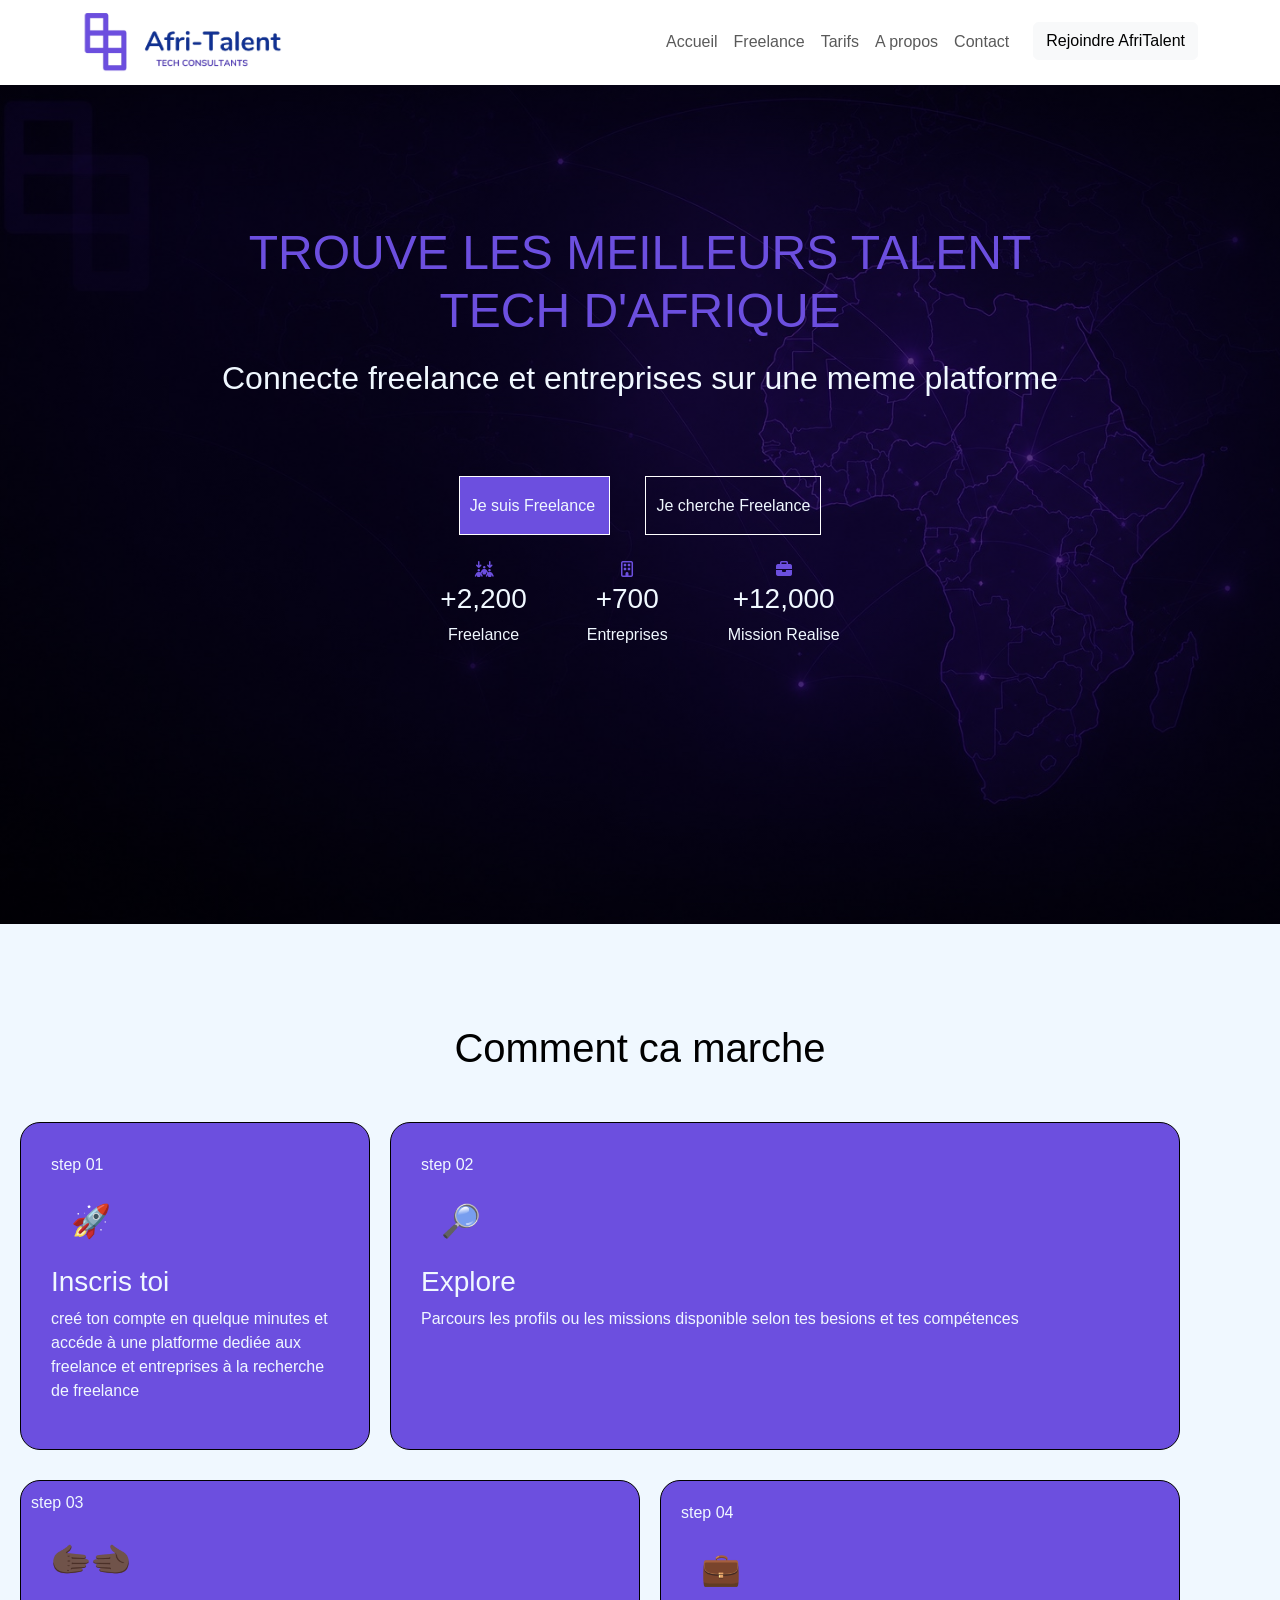
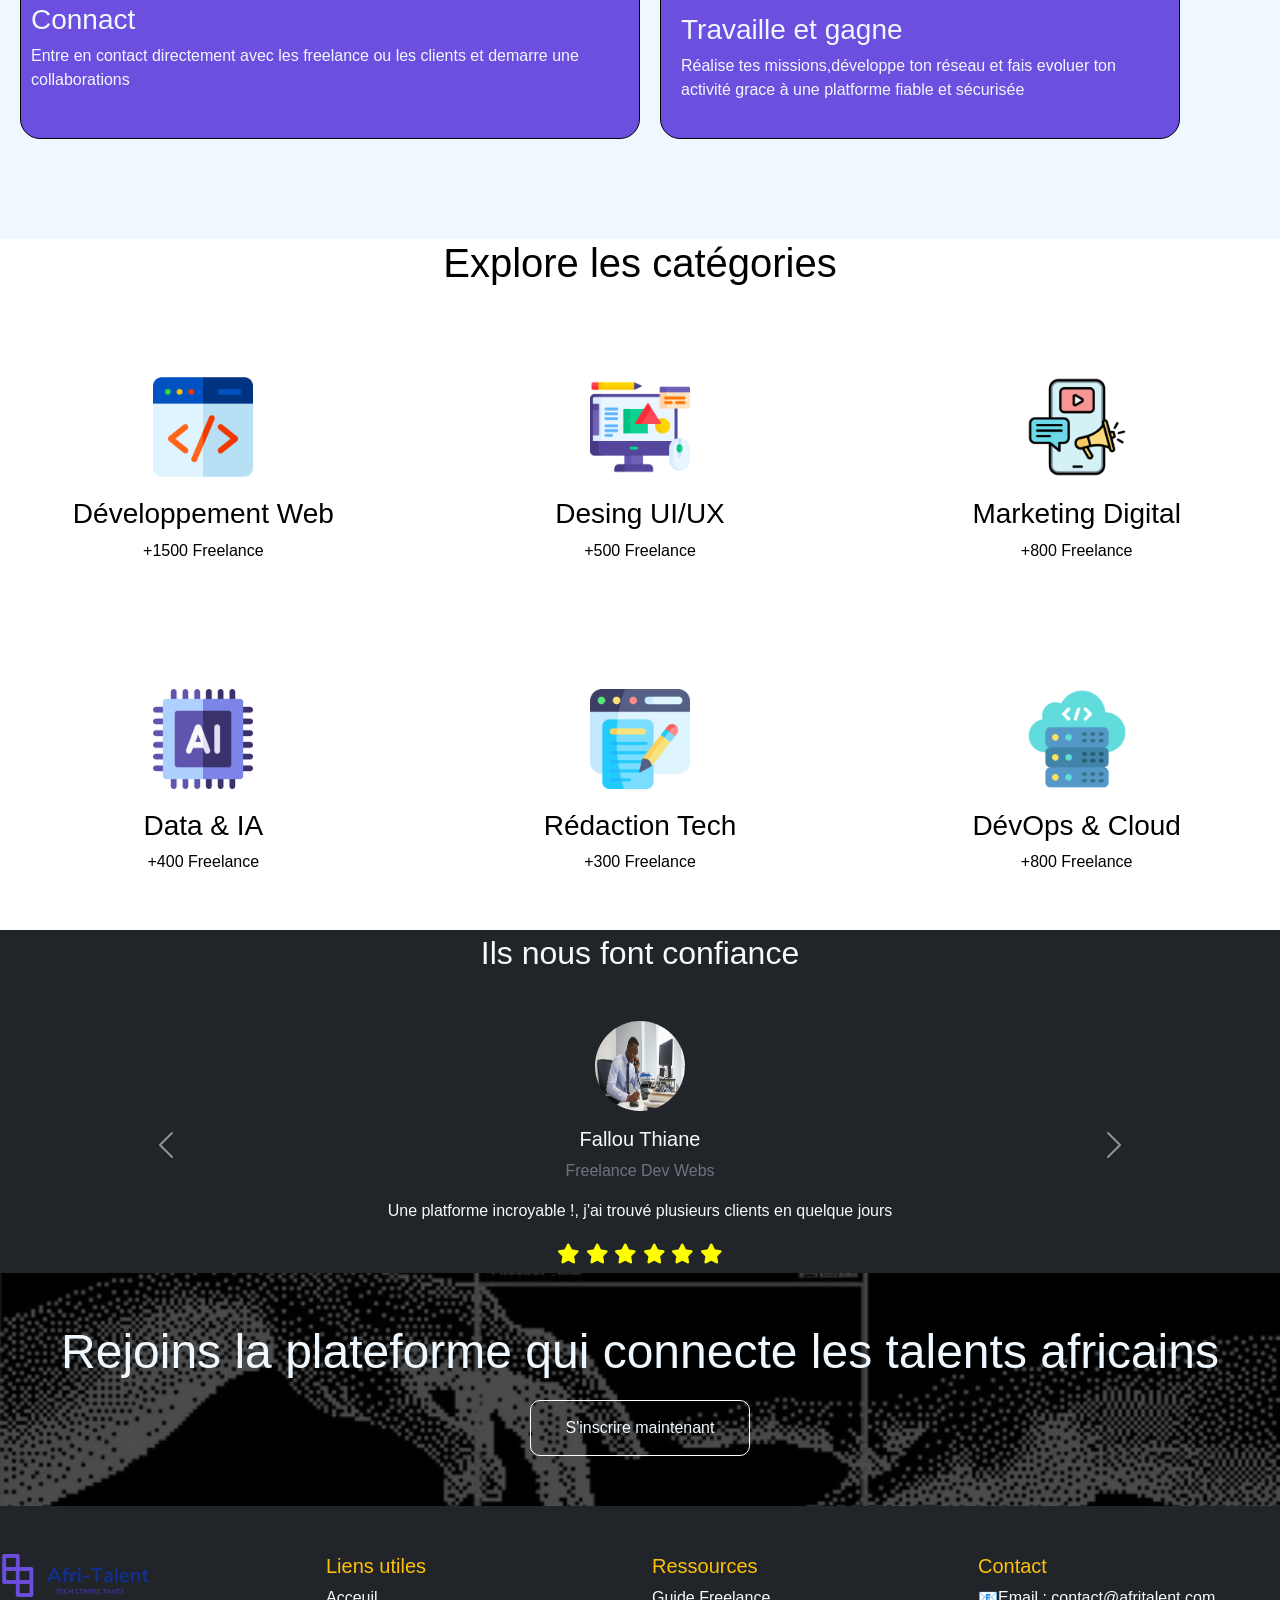
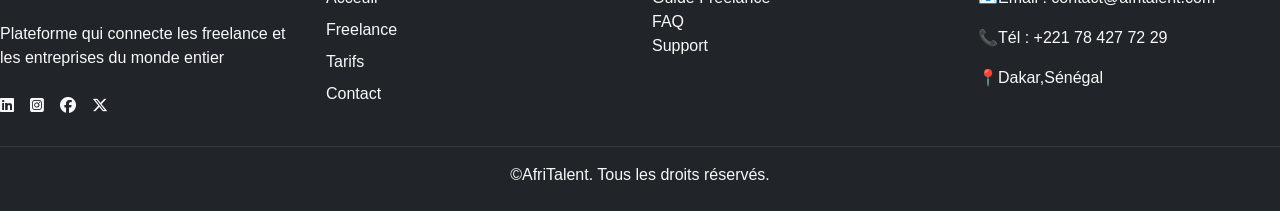
==== commit 047fa388: "CCS: responsive design mobile et tablette, media queries" ====
--- a/index.html
+++ b/index.html
@@ -45,10 +45,10 @@
             </div>
         </nav>
  </header>
- <main>
+
     <br>
         <section class="hero">
-            <div class="container ">
+            <div class="hero-container ">
                 <h1 class="T-1">TROUVE LES MEILLEURS TALENT <br>TECH D'AFRIQUE</h1>
                 <h2>Connecte freelance et entreprises sur une meme platforme</h2> 
                 <div class="hero-btn">
@@ -79,7 +79,7 @@
 
             </div>
         </section>
-        <main>
+       
             <section class="comment">
                 <div class="container-text-step">
                     <h2 class="title-cm">Comment ca marche</h2>
@@ -115,46 +115,46 @@
                         </div>
                     </div>
             </section>
-            <main>
+            
                 <section class="categorie">
                     <h2 class="categorie-titre">Explore les catégories</h2>
                     <div class="categorie-grid">
                         <div class="category-card">
-                            <div class="icon-ct"><img src="image/developpement-web.png" alt="" width="150px"></div>
+                            <div class="icon-ct"><img src="image/developpement-web.png" alt="" width="100px"></div>
                             <h3>Développement Web </h3>
                             <p>+1500 Freelance</p>
                         </div>
 
                         <div class="category-card">
-                            <div class="icon-ct"><img src="image/conception-graphique.png" alt="" width="150px"></div>
+                            <div class="icon-ct"><img src="image/conception-graphique.png" alt="" width="100px"></div>
                             <h3>Desing UI/UX </h3>
                             <p>+500 Freelance</p>
                         </div>
                         <div class="category-card">
-                            <div class="icon-ct"><img src="image/digital-marketing (1).png" alt=""width="150px"></div>
+                            <div class="icon-ct"><img src="image/digital-marketing (1).png" alt=""width="100px"></div>
                             <h3>Marketing Digital</h3>
                             <p>+800 Freelance</p>
                         </div>
                         <div class="category-card">
-                            <div class="icon-ct"><img src="image/ia.png" alt="" width="150px"></div>
+                            <div class="icon-ct"><img src="image/ia.png" alt="" width="100px"></div>
                             <h3>Data & IA</h3>
                             <p>+400 Freelance</p>
                         </div>
                         <div class="category-card">
-                            <div class="icon-ct"><img src="image/redaction-de-contenu.png" alt="" width="150px"></div>
+                            <div class="icon-ct"><img src="image/redaction-de-contenu.png" alt="" width="100px"></div>
                             <h3>Rédaction Tech</h3>
                             <p>+300 Freelance</p>
                         </div>
                     
                     <div class="category-card">
-                        <div class="icon-ct"><img src="image/serveur-cloud.png" alt="" width="150px"></div>
+                        <div class="icon-ct"><img src="image/serveur-cloud.png" alt="" width="100px"></div>
                         <h3>DévOps & Cloud</h3>
                         <p>+800 Freelance</p>
                     </div>
-                    </div>
+                     </div>
                 </section>
-                <main>
-                    <section class="testimonials py-5  bg-dark text-light">
+              
+                    <section class="testimonials  py-1  bg-dark text-light">
                         <div class="container">  
                         <h2 class="text-center mb-5 text-light">Ils nous font confiance</h2>
 
@@ -164,7 +164,7 @@
     
  
     <div class="carousel-item active text-center">
-                            <img src="image/Assistant Comptable.jpg" class="rounded-circle mb-3 " width="90"
+                            <img src="image/Assistant Comptable.jpg" class="rounded-circle mb-3     " width="90"
                             height="90" alt="">
                               
                             <h5>Fallou Thiane</h5>
@@ -237,21 +237,21 @@
 
                                     
                     </section>
-                    <main>
+                   
                         <section class="cta">
                             <div class="cta-content">
                                 <h2>Rejoins la plateforme qui connecte les talents africains</h2>
                                 <a href="contact.html" class="cta-btn">S'inscrire maintenant</a>
                             </div>
                         </section>
-                        <main>
+                        </main>
                             <footer class="bg-dark text-light pt-5 pb-4">
-                                <div class="container">
+                                <div class="footer-container">
                                     <div class="row *"> 
                                         <div class="col-md-3 " >  
                                             <div class="d-flex align-items-center gap-3 mb-4">  
                                             <a href="index.html" class="d-flex align-items-center gap-2">
-                                                <img src="image/Tech_business_purple_logo-removebg-preview.png" alt="" width="200px" height="auto">
+                                                <img src="image/Tech_business_purple_logo-removebg-preview.png" alt="" width="150px" height="auto">
                                             </a>
                                             </div>
                                    
--- a/css/style.css
+++ b/css/style.css
@@ -1,25 +1,31 @@
+/* RESET DE BASE */
 * {
     margin: 0;
     padding: 0;
     list-style: none;
     box-sizing: border-box;
-}
-
+
+
+}
+/* ROOT  */
 :root {
     --text: #fffff;
     --primary: #ffff;
     --secondary: #000;
     --tertiary: #6C4FDF;
-    --quatery: #F0F8FF ;
-    --bg:#0f0f0f;
+    --quatery: #F0F8FF;
+    --bg: #0f0f0f;
     --card: #1a1a1a;
     line-height: 1.6;
 }
-
+/* POLICE D'ECRITURE */
 body {
-    font-family: 'Monserrat', sans-serif;
+    /* font-family: 'Monserrat', sans-serif; */
     color: var(--text);
-
+    font-family: "Space Grotesk", sans-serif;
+    font-optical-sizing: auto;
+    font-weight: 500;
+    font-style: normal;
 
 }
 
@@ -28,9 +34,9 @@
 h3 {
     font-family: 'Sora' sans-serif;
 }
-
+/* HERO SECTIONS */
 .hero {
-    background: linear-gradient(rgba(0, 0, 0, 0.5), rgba(0, 0, 0, 0.5)), url("../image/98ee45f03bf93e562e95656edccc9faa.jpg");
+    background: linear-gradient(rgba(0, 0, 0, 0.5), rgba(0, 0, 0, 0.5)), url("../image/bg-2.png");
     background-position: center;
     background-size: cover;
     background-repeat: no-repeat;
@@ -52,7 +58,7 @@
     margin-bottom: 3EM;
 }
 
-.container {
+.hero-container {
     text-align: center;
 }
 
@@ -63,27 +69,27 @@
 
 .hero-btn a {
     color: var(--quatery);
-    gap: 100px;
+    gap: 50px;
     text-decoration: none;
     border: 1px solid #ffff;
 
 }
 
+.icon-hero {
+    color: var(--tertiary);
+}
+
 #btn-hero1,
 #btn-hero2 {
-    padding: 20px 20px;
+    padding: 20px 10px;
 }
 
 #btn-hero1 {
-    background-color:var(--tertiary);
+    background-color: var(--tertiary);
     margin-right: 35px;
 }
 
-#btn-hero2 {
-    /* padding: 20px 20px; */
-
-
-}
+
 
 .hero-stats {
     display: flex;
@@ -99,8 +105,8 @@
     text-align: center;
 }
 
-.icon-hero {}
-
+
+/* COMMENT CA MARCHE SECTION */
 .comment {
     padding: 100px;
     background-color: var(--quatery);
@@ -121,7 +127,7 @@
 
 }
 
-.card1{
+.card1 {
     padding: 30px;
     border-radius: 20px;
     grid-column: span 1;
@@ -132,38 +138,41 @@
     margin-left: -80px;
 
 }
-.card2{
+
+.card2 {
     padding: 30px;
     border-radius: 20px;
-       grid-column: span 3;
-        grid-row: span 1;
-        border: 1px solid #000;
+    grid-column: span 3;
+    grid-row: span 1;
+    border: 1px solid #000;
     background-color: var(--tertiary);
     color: var(--quatery);
-     margin-left: 20px;
-
-}
-.card3{
+    margin-left: 20px;
+
+}
+
+.card3 {
     padding: 10px;
     border-radius: 20px;
-       grid-column: span 2;
-         grid-row: span 1;
-        border: 1px solid #000;
+    grid-column: span 2;
+    grid-row: span 1;
+    border: 1px solid #000;
     background-color: var(--tertiary);
-    color:var(--quatery);
-     margin-left: -100px;
-     margin-top: 30px;
-}
-.card4{
+    color: var(--quatery);
+    margin-left: -80px;
+    margin-top: 30px;
+}
+
+.card4 {
     padding: 20px;
     border-radius: 20px;
-       grid-column: span 2;
-       
-        border: 1px solid #000;
+    grid-column: span 2;
+
+    border: 1px solid #000;
     background-color: var(--tertiary);
-    color:var(--quatery);
-     margin-left: 80px;
-      margin-top: 30px;
+    color: var(--quatery);
+    margin-left: 20px;
+    margin-top: 30px;
 
 }
 
@@ -171,10 +180,10 @@
     font-size: 2rem;
     margin: 20px;
 }
-
+ /* CATEGORIE ET SERVICES SECTION */
 .categories {
     padding: 100px;
-    background-color: #6C4FDF;
+    background: var(--tertiary);
 }
 
 .categorie-titre {
@@ -216,9 +225,9 @@
     box-shadow: 0 10px 30px rgba(108, 79, 223, 0.5);
     background: var(--quatery);
 }
-
+ /* SECTION TEMOINAGE */
 .sec-temoin {
-    padding: 100px;
+    padding: 50px;
 
 }
 
@@ -228,13 +237,14 @@
     margin-bottom: 50px;
 }
 
-
+/* SECTION CTA */
 .cta {
-    padding: 120px;
+    padding: 50px;
     background: linear-gradient(rgba(0, 0, 0, 0.7), rgba(0, 0, 0, 0.7)), url("../image/bg-cta.jpg");
     background-size: cover;
     background-position: center;
     text-align: center;
+    object-fit: cover;
 }
 
 .cta-content h2 {
@@ -254,12 +264,1112 @@
     text-decoration: none;
 
 }
-.cta-btn:hover{
-    transform: translateY(0.9,0.9);
+
+.cta-btn:hover {
+    transform: translateY(0.9, 0.9);
     box-shadow: 5px 20px 50px rgba(0, 0, 0, 0.5);
     cursor: pointer;
     background: var(--tertiary);
-    color:var(--quatery);
-}
-
-
+    color: var(--quatery);
+}
+/* FREELANCE */
+/* SECTION FILTRE */
+.filters {
+    text-align: center;
+    padding-top: 120px;
+
+    background-color: var(--quatery);
+}
+
+.filters button {
+    background-color: transparent;
+
+    border: 2px solid var(--tertiary);
+    padding: 10px 20px;
+    margin: 5px;
+    border-radius: 30px;
+    cursor: pointer;
+    font-size: 16px;
+    font-weight: 500;
+}
+
+.filters .active {
+    background-color: var(--primary);
+    color: #111;
+}
+/* SECTION CARTE FREELANCE */
+.sec-carte {
+    background-color: var(--quatery);
+
+}
+
+.sec-carte img {
+
+    object-fit: cover;
+    border-radius: 15px;
+    width: 100%;
+    height: 320px;
+
+
+}
+/* TARIFS
+SECTION TARIFS */
+.tarifs {
+    color: var(--quatery);
+    padding: 80px 20px;
+    text-align: center;
+    background-color: var(--quatery);
+}
+
+.card-po {
+    background: var(--tertiary);
+    border: 5px solid var(--quatery);
+    border-radius: 15px;
+    padding: 50px;
+    width: 300px;
+    position: relative;
+    padding: 20Px;
+}
+
+.card-po button {
+    width: 100%;
+    padding: 20px;
+    border: none;
+    border-radius: 10px;
+    border: 3px solid #ffc107;
+    background-color: #ffc107;
+}
+
+.card-po h3 {
+    color: var(--quatery);
+    margin-bottom: 10px;
+}
+
+.card-po h1 {
+    font-size: 16px;
+    margin: 20px 0;
+}
+
+.card-po h1 span {
+    font-size: 16px;
+}
+
+.card-po ul {
+    padding: 0;
+    margin: 20px 0;
+}
+
+.card-po ul li {
+    margin: 10px 0;
+    font-size: 15px;
+}
+
+.tarifs h2 {
+    color: var(--tertiary);
+    margin-bottom: 50px;
+    font-size: 32px;
+    margin-top: 50px;
+}
+
+.tarifs-container {
+    display: flex;
+    justify-content: center;
+    gap: 60px;
+    flex-wrap: wrap;
+}
+
+.badge {
+    font-size: 1rem;
+}
+
+.card-tarifs {
+    background: var(--tertiary);
+    border: 3px solid var(--quatery);
+    border-radius: 15px;
+    padding: 40px;
+    width: 300px;
+    position: relative;
+}
+
+.card-tarifs h3 {
+    color: var(--quatery);
+    margin-bottom: 10px;
+}
+
+
+.card-tarifs h1 {
+    font-size: 16px;
+    margin: 20px 0;
+}
+
+.card-tarifs h1 span {
+    font-size: 16px;
+}
+
+.card-tarifs ul {
+    padding: 0;
+    margin: 20px 0;
+}
+
+.card-tarifs ul li {
+    margin: 10px 0;
+    font-size: 15px;
+}
+
+.card-tarifs button {
+    width: 100%;
+    padding: 12px;
+    border: none;
+    border-radius: 10px;
+    border: 2px solid #ffc107;
+    background-color: #ffc107;
+}
+
+/* ABOUT 
+SECTION HISTOIRE */
+.notre-histoire {
+    background: #111;
+    color: white;
+    padding: 100px 8%;
+}
+
+.about-container {
+    display: flex;
+    align-items: center;
+    gap: 60px;
+}
+
+.notre-histoire h2 {
+    font-size: 3rem;
+    font-weight: bold;
+    color: var(--quatery);
+    margin-bottom: 20px;
+    /* margin-top: -10px; */
+}
+
+.about-text {
+    flex: 1;
+}
+
+.subtitle {
+    font-size: 20px;
+    color: var(--quatery);
+    margin-bottom: 20px;
+    font-weight: 600;
+}
+
+.notre-histoire p {
+    font-size: 1.1rem;
+    color: var(--quatery);
+    line-height: 1.8;
+}
+
+.about-image {
+    flex: 1;
+}
+
+.about-image img {
+    width: 100%;
+    box-shadow: 0 15px 35px rgba(0, 0, 0, 0.1);
+    object-fit: cover;
+    border-radius: 25px;
+
+}
+/* VAL SECTIONS */
+.valeurs {
+    padding: 100px;
+    color: var(--quatery);
+    background: var(--bg);
+
+}
+
+.valeurs i {
+    color: var(--tertiary);
+}
+
+.valeurs h2 {
+    text-align: center;
+    font-size: 2rem;
+}
+
+.container-text {
+    display: flex;
+    justify-content: center;
+    align-items: center;
+    gap: 60px;
+    margin-top: 40px;
+    flex-wrap: wrap;
+}
+/* SECTION TEAM */
+.team {
+    padding: 100px 8%;
+    background-color: var(--quatery);
+    text-align: center;
+}
+
+.team h2 {
+    font-size: 55px;
+    font-weight: bold;
+    color: var(--tertiary);
+    margin-bottom: 15px;
+    text-align: center;
+}
+
+.team-text {
+    color: var(--quatery);
+    margin-bottom: 70px;
+    font-size: 18px;
+}
+
+.team-container {
+    display: grid;
+    grid-template-columns: repeat(2, 1fr);
+    gap: 40px;
+}
+
+.card-team {
+    background: #171717;
+    padding: 10px 10px;
+    border-radius: 25px;
+    overflow: hidden;
+    position: relative;
+    border: 1px solid transparent;
+
+}
+
+.team-card img {
+    border-radius: 15px;
+    object-fit: cover;
+    width: 140px;
+    height: 140px;
+    margin-bottom: 20px;
+    border: 4px solid #6C4FDF;
+
+}
+
+.team h5 {
+    font-size: 24px;
+    margin-bottom: 10px;
+    font-weight: bold;
+    color: var(--quatery);
+}
+
+.team p {
+    text-align: center;
+    color: #bdbdbd;
+    font-size: 16px;
+    margin-bottom: 25px;
+}
+
+.icons-about {
+    text-align: center;
+    display: flex;
+    justify-content: center;
+    gap: 18px;
+}
+
+.icons-about i {
+    color: #6C4FDF;
+    transition: 0.3s;
+    cursor: pointer;
+}
+/* SECTIONS STATS ABOUT */
+.stats {
+    padding: 10px;
+    /* background: #111; */
+    /* color: var(--quatery); */
+    text-align: center;
+    background: var(--quatery);
+}
+
+.tt-stats {
+    text-align: center;
+    margin-bottom: 40px;
+    font-size: 3rem;
+    color: blue;
+
+}
+
+.stats i {
+    color: var(--tertiary);
+    font-size: 30px;
+}
+
+.grid-stats {
+    display: grid;
+    grid-template-columns: repeat(4, 1fr);
+    gap: 20px;
+    max-width: 1000px;
+    margin: auto;
+}
+
+.stats-cles {
+
+    display: flex;
+    justify-content: center;
+    align-items: center;
+    gap: 60px;
+    margin-top: 40px;
+    flex-wrap: wrap;
+}
+/* CONTACT  
+SECTION FORM */
+.info-c {
+    padding-top: 120px;
+    text-decoration: underline;
+}
+
+form {
+    background: var(--primary);
+    padding: 20px;
+    border-radius: 15px;
+    box-shadow: 0 10px 25px rgba(0, 0, 0, 0.8);
+}
+
+
+.form-control {
+    border-radius: 10px;
+    padding: 12px;
+    border: 1px solid #ddd;
+}
+
+.form-control:focus {
+    border-color: var(--tertiary);
+    box-shadow: 0 0 8px rgba(0, 0, 0, 0.1);
+
+}
+
+.form-label {
+    text-align: start;
+    font-weight: 600;
+}
+
+
+.contact-info {
+    background: var(--quatery);
+    padding: 20px;
+    border-radius: 25px;
+    height: 100%;
+    margin-top: 160px;
+}
+
+.contact-info h2 {
+    font-size: 38px;
+    margin-bottom: 10px;
+
+}
+
+.contact-info p {
+    margin-bottom: 10px;
+}
+
+.info-box {
+    display: flex;
+    align-items: center;
+    gap: 20px;
+    margin-bottom: 30px;
+    padding: 20px;
+    border-radius: 15px;
+    background: var(--quatery);
+}
+
+.info-box i {
+    font-size: 30px;
+    color: var(--tertiary);
+}
+
+.info-box h4 {
+    margin-bottom: 5px;
+    font-size: 20px;
+}
+
+.info-box span {
+
+    font-size: 16px;
+}
+/* SECTION MAP */
+.map {
+    display: block;
+    border-radius: 20px;
+    margin-top: 30px;
+    overflow: hidden;
+    box-shadow: 0 10px 25px rgba(0, 0, 0, 0.8);
+}
+
+
+
+
+
+
+
+
+
+/* DESKTOP 1200px */
+@media(max-width:1200px) {
+    .hero h1 {
+        font-size: 2.5rem;
+    }
+
+    .bento-grid {
+        gap: 15px;
+    }
+
+    .team-container {
+        grid-template-columns: repeat(4, 1fr);
+    }
+
+    .grid-stats {
+        grid-template-columns: repeat(2, 1fr);
+    }
+}
+
+
+
+/* TABLETTE 768px */
+@media(max-width:768px) {
+
+    /* NAVBAR */
+    .navbar {
+        padding: 10px 4%;
+    }
+
+    /* HERO */
+    .hero {
+        padding: 80px 5% 60px;
+        min-height: auto;
+    }
+
+    .hero h1 {
+        font-size: 1.8rem;
+        line-height: 1.3;
+
+        margin-top: 120px;
+
+    }
+
+    .hero h2 {
+        font-size: 1rem;
+        margin-bottom: 1.5rem;
+    }
+
+    .hero-btn {
+        flex-direction: row;
+        justify-content: center;
+        flex-wrap: wrap;
+        gap: 12px;
+    }
+
+    .hero-btn a {
+        padding: 12px 18px;
+        font-size: 0.9rem;
+        min-width: 140px;
+
+
+    }
+
+    .hero-stats {
+        gap: 25px;
+    }
+
+    .hero-stats h3 {
+        font-size: 1.4rem;
+    }
+
+    /* COMMENT CA MARCHE */
+    .comment {
+        padding: 60px 4%;
+    }
+
+    .title-cm {
+        font-size: 1.6rem;
+        margin-bottom: 30px;
+    }
+
+    .bento-grid {
+        display: grid;
+        grid-template-columns: 1fr 1fr;
+        grid-template-rows: auto auto;
+        gap: 14px;
+    }
+
+    .card1 {
+        grid-column: 1;
+        grid-row: 1;
+        margin: 0;
+    }
+
+    .card2 {
+        grid-column: 2;
+        grid-row: 1;
+        margin: 0;
+    }
+
+    .card3 {
+        grid-column: 1;
+        grid-row: 2;
+        margin: 0;
+    }
+
+    .card4 {
+        grid-column: 2;
+        grid-row: 2;
+        margin: 0;
+    }
+
+    .card1,
+    .card2,
+    .card3,
+    .card4 {
+        padding: 22px 16px;
+    }
+
+    /* CATEGORIES */
+    .categorie {
+        padding: 60px 4%;
+    }
+
+    .categorie-titre {
+        font-size: 1.6rem;
+        margin-bottom: 30px;
+    }
+
+    .categorie-grid {
+        grid-template-columns: repeat(3, 1fr);
+        gap: 14px;
+    }
+
+    .category-card {
+        padding: 22px 12px;
+    }
+
+    .category-card img {
+        width: 65px;
+        height: 65px;
+    }
+
+    .category-card h3 {
+        font-size: 0.85rem;
+    }
+
+    .category-card p {
+        font-size: 0.78rem;
+    }
+
+    /* TEMOIGNAGES */
+    .testimonials {
+        padding: 60px 4%;
+    }
+
+    /* CTA */
+    .cta {
+        padding: 60px 5%;
+    }
+
+    .cta-content h2 {
+        font-size: 1.6rem;
+    }
+
+    .cta-content a {
+        padding: 12px 28px;
+    }
+
+    /* TARIFS */
+    .tarifs {
+        padding: 60px 4%;
+    }
+
+    .tarifs h2 {
+        font-size: 1.6rem;
+        margin-bottom: 30px;
+    }
+
+    .tarifs-container {
+        flex-direction: row;
+        flex-wrap: wrap;
+        justify-content: center;
+        gap: 16px;
+    }
+
+    .card-tarifs {
+        width: calc(50% - 10px);
+        max-width: 320px;
+        padding: 24px 18px;
+    }
+
+    /* FILTRES */
+    .filters {
+        padding: 100px 3% 25px;
+    }
+
+    .filters button {
+        padding: 8px 12px;
+        font-size: 12px;
+        margin: 3px;
+    }
+
+    /* FREELANCE CARDS */
+    .sec-carte {
+        padding: 40px 0;
+    }
+
+    /* ABOUT */
+    .notre-histoire {
+        padding: 100px 5% 60px;
+    }
+
+    .about-container {
+        flex-direction: column;
+        gap: 35px;
+    }
+
+    .about-text {
+        text-align: center;
+    }
+
+    .about-image {
+        width: 100%;
+        max-width: 500px;
+        margin: 0 auto;
+    }
+
+    .notre-histoire h2 {
+        font-size: 2rem;
+        text-align: center;
+    }
+
+    .subtitle {
+        font-size: 1rem;
+    }
+
+    /* TEAM */
+    .team {
+        padding: 60px 4%;
+    }
+
+    .team h2 {
+        font-size: 2rem;
+    }
+
+    .team-container {
+        grid-template-columns: repeat(2, 1fr);
+        gap: 16px;
+    }
+
+    .card-team {
+        padding: 20px 14px;
+    }
+
+    .card-team img {
+        height: 160px;
+    }
+
+    /* VALEURS */
+    .valeurs {
+        padding: 60px 4%;
+    }
+
+    .valeurs h2 {
+        font-size: 1.6rem;
+        margin-bottom: 35px;
+    }
+
+    .container-text {
+        display: grid;
+        grid-template-columns: repeat(2, 1fr);
+        gap: 16px;
+    }
+
+    .container-text>div {
+        padding: 24px 16px;
+    }
+
+    .valeurs i {
+        font-size: 1.8rem;
+    }
+
+    .container-text h5 {
+        font-size: 0.95rem;
+    }
+
+    .container-text p {
+        font-size: 0.85rem;
+    }
+
+    /* STATS */
+    .stats {
+        padding: 60px 4%;
+    }
+
+    .tt-stats {
+        font-size: 1.6rem;
+    }
+
+    .grid-stats {
+        grid-template-columns: repeat(2, 1fr);
+        gap: 14px;
+    }
+
+    .card-stats {
+        padding: 22px 14px;
+    }
+
+    .card-stats h3 {
+        font-size: 1.6rem;
+    }
+
+    /* CONTACT */
+    .contact {
+        padding-top: 20px;
+        padding-bottom: 40px;
+    }
+
+    .info-c {
+        padding-top: 90px;
+        font-size: 1.4rem;
+    }
+
+    .contact-info {
+        margin-top: 20px;
+        padding: 22px;
+    }
+
+    form {
+        padding: 20px;
+    }
+
+    .info-box {
+        padding: 12px;
+        gap: 12px;
+    }
+
+    /* FOOTER */
+    .footer-container .row {
+        flex-direction: column;
+        gap: 24px;
+    }
+
+    .footer-container [class="col-md"] {
+        width: 100%;
+    }
+}
+
+/* MOBILE 375px */
+
+@media(max-width:375px){
+
+    /* NAVBAR */
+    .navbar-brand img {
+        width: 140px;
+    }
+
+
+    /* HERO */
+    .hero {
+        padding: 20%;
+    }
+
+    .hero h1 {
+        font-size: 1.4rem;
+        line-height: 1.3;
+    }
+
+    .hero h2 {
+        font-size: 0.9rem;
+    }
+
+    .hero-btn {
+flex-direction: column;
+align-items: center;
+       width: 100%; 
+        gap: 10px;
+       
+    }
+#btn-hero1, #btn-hero2{
+    width: 85%;
+    padding: 13px 10px;
+    min-height: unset;
+    text-align: center;
+    display: block;
+}
+#btn-hero1{
+    margin-left: -20px;
+}
+    
+
+    .hero-stats {
+        gap: 15px;
+    }
+
+    .hero-stats h3 {
+        font-size: 1.2rem;
+    }
+
+    .hero-stats span {
+        font-size: 0.8rem;
+    }
+
+    .icon-hero {
+        font-size: 1.4rem;
+    }
+
+    /* BENTO */
+    .bento-grid {
+        display: grid;
+        flex-direction: column;
+        gap: 10px;
+    }
+
+    .card1{
+        padding: 30px;
+    border-radius: 20px;
+    grid-column: span 1;
+    grid-row: span 1;
+    }
+.card2{
+    padding: 20px;
+    grid-row:span1 ;
+    grid-column: span2;
+}
+    .title-cm {
+        font-size: 1.3rem;
+    }
+
+    .icon {
+        font-size: 1.6rem;
+    }
+
+    /* CATEGORIES */
+    .categorie-grid {
+        grid-template-columns: 1fr 1fr;
+        gap: 10px;
+    }
+
+    .category-card {
+        padding: 16px 10px;
+    }
+
+    .category-card img {
+        width: 50px;
+        height: 50px;
+    }
+
+    .category-card h3 {
+        font-size: 0.78rem;
+    }
+
+    .category-card p {
+        font-size: 0.72rem;
+    }
+
+    .categorie-titre {
+        font-size: 1.3rem;
+    }
+
+    /* CTA */
+    .cta-content h2 {
+        font-size: 1.2rem;
+    }
+
+    .cta-content a {
+        padding: 11px 20px;
+        font-size: 0.88rem;
+    }
+
+    /* TARIFS */
+    .tarifs-container {
+        flex-direction: column ;
+        align-items: center;
+    }
+
+    .card-tarifs {
+        width: 100%;
+        max-width: 100%;
+        padding: 20px 20px;
+    }
+
+    .card-tarifs h3 {
+        font-size: 1rem;
+    }
+
+    .card-tarifs h1 {
+        font-size: 1.5rem;
+    }
+
+    .card-tarifs ul li {
+        font-size: 0.82rem;
+    }
+
+    .tarifs h2 {
+        font-size: 1.3rem;
+    }
+
+    /* FILTRES */
+    .filters {
+        padding: 85px 3% 20px;
+    }
+
+    .filters button {
+        padding: 6px 9px;
+        font-size: 11px;
+        margin: 2px;
+    }
+
+    /* ABOUT */
+    .notre-histoire {
+        padding: 85px 4% 50px;
+    }
+
+    .notre-histoire h2 {
+        font-size: 1.5rem;
+    }
+
+    .subtitle {
+        font-size: 0.9rem;
+    }
+
+    .notre-histoire p {
+        font-size: 0.88rem;
+    }
+
+    /* TEAM */
+    .team-container {
+        flex-direction: column ;
+        align-items: center;
+        gap: 12px;
+    }
+
+    .card-team {
+        padding:  10px;
+    }
+
+    .card-team img {
+        height: 80px;
+        object-fit: cover;
+    }
+
+    .card-team h5 {
+        font-size: 0.88rem;
+    }
+
+    .card-team p {
+        font-size: 0.78rem;
+    }
+
+    .icons-about i {
+        font-size: 0.9rem;
+    }
+
+    .team h2 {
+        font-size: 1.5rem;
+    }
+
+    /* VALEURS */
+    .container-text {
+        grid-template-columns: 1fr 1fr ;
+        gap: 10px;
+    }
+
+    .container-text>div {
+        padding: 18px 12px;
+    }
+
+    .valeurs i {
+        font-size: 1.5rem;
+    }
+
+    .container-text h5 {
+        font-size: 0.85rem;
+    }
+
+    .container-text p {
+        font-size: 0.78rem;
+    }
+
+    .valeurs h2 {
+        font-size: 1.3rem;
+    }
+
+    /* STATS */
+    .grid-stats {
+        grid-template-columns: 1fr 1fr;
+        gap: 10px;
+    }
+
+    .card-stats {
+        padding: 16px 10px;
+    }
+
+    .card-stats h3 {
+        font-size: 1.3rem;
+    }
+
+    .card-stats p {
+        font-size: 0.78rem;
+    }
+
+    .tt-stats {
+        font-size: 1.3rem;
+    }
+
+
+    /* CONTACT */
+    .info-c {
+        font-size: 1.1rem;
+        padding-top: 85px;
+    }
+
+    form {
+        padding: 14px 12px;
+    }
+
+    .form-control {
+        padding: 9px;
+        font-size: 0.88rem;
+    }
+
+    .form-label {
+        font-size: 0.88rem;
+    }
+
+    .contact-info {
+        padding: 16px;
+    }
+
+    .info-box {
+        padding: 10px;
+        gap: 10px;
+    }
+
+    .info-box i {
+        font-size: 1rem;
+    }
+
+    .info-box h4 {
+        font-size: 0.85rem;
+    }
+
+    .info-box span {
+        font-size: 0.78rem;
+    }
+
+    .map {
+        margin: 14px 0;
+    }
+
+    /* FOOTER */
+    .footer-container {
+        padding: 0 14px;
+    }
+
+    footer p {
+        font-size: 0.85rem;
+    }
+
+    footer h5 {
+        font-size: 0.95rem;
+    }
+
+    footer li a {
+        font-size: 0.85rem;
+    }
+}
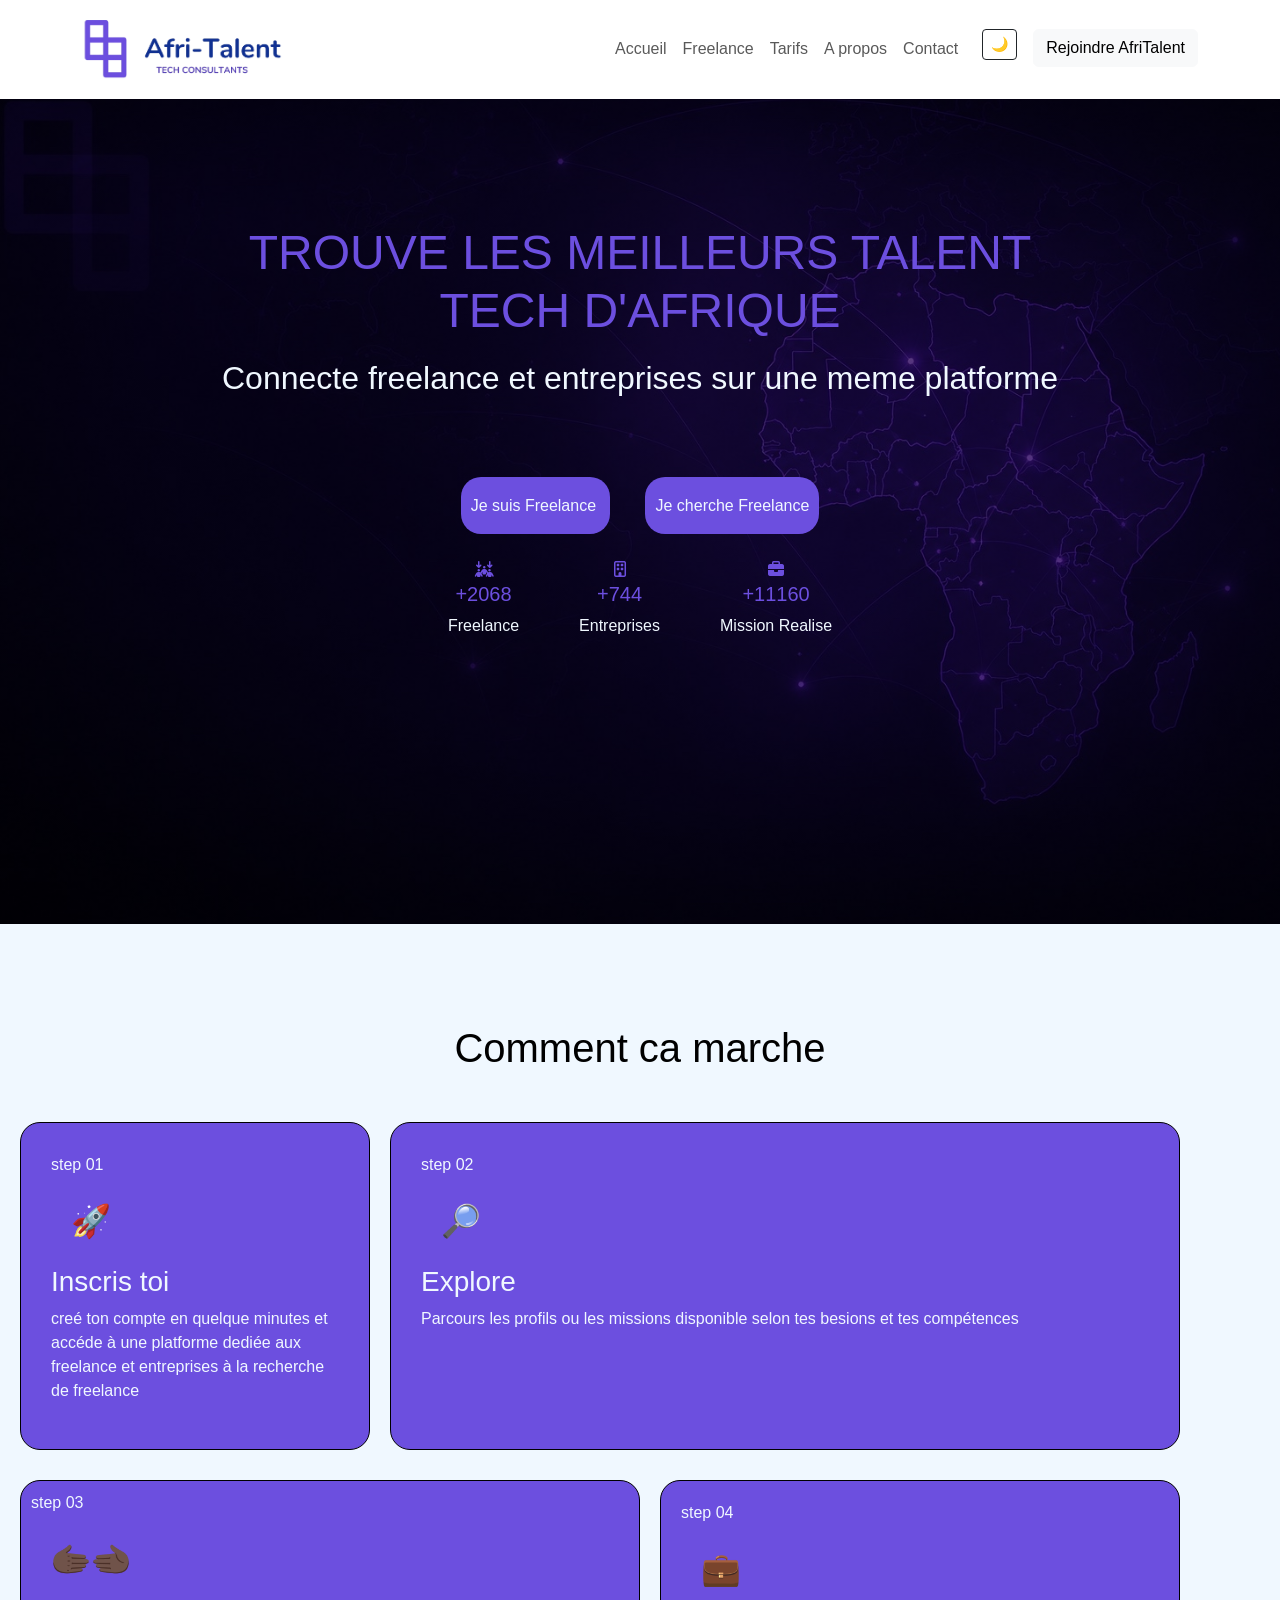
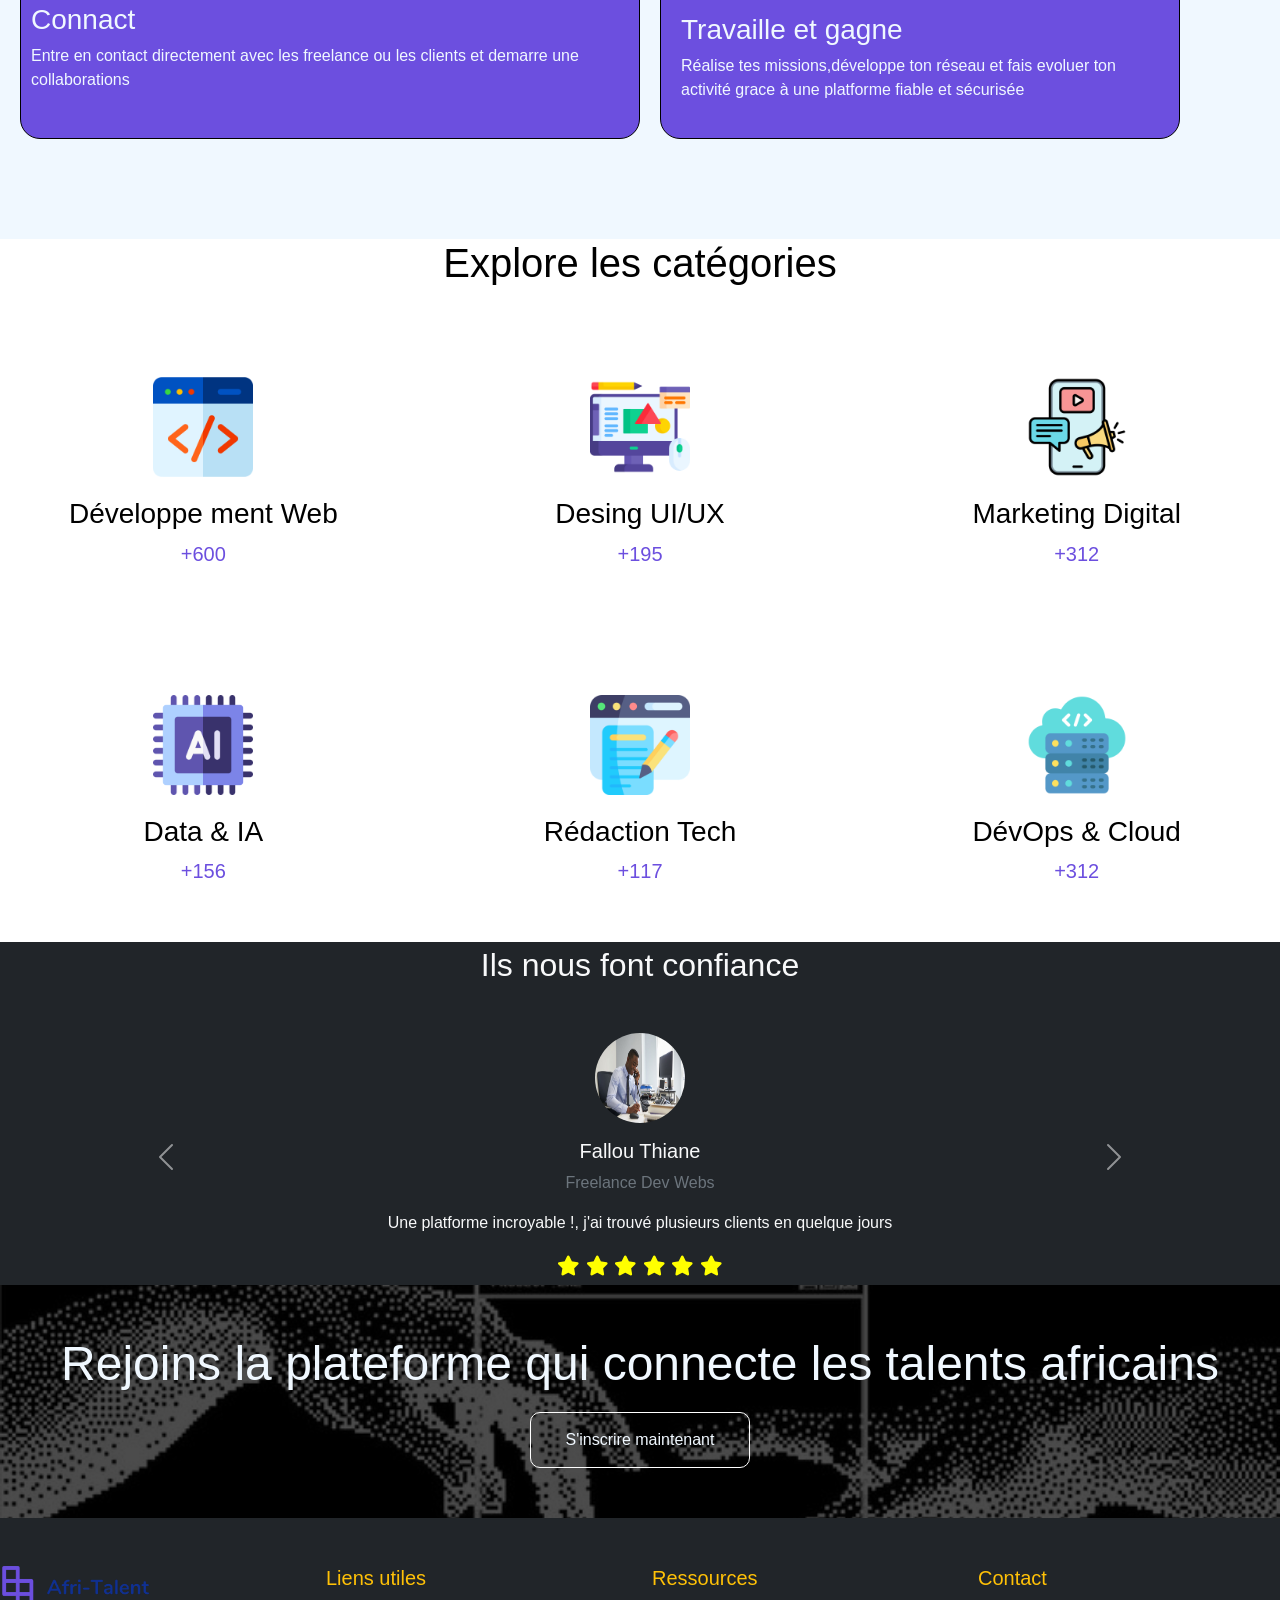
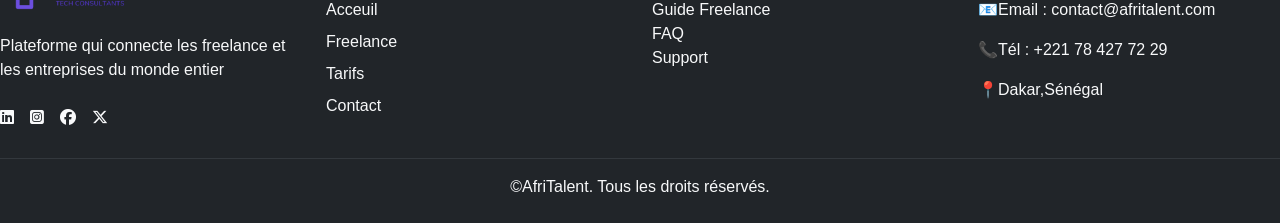
==== commit d9e77765: "JS : compteurs animes au scroll et animations fade-in des sections" ====
--- a/index.html
+++ b/index.html
@@ -19,7 +19,7 @@
 <body>
    
           <header>
-    <nav class="navbar navbar-expand-lg navbar-white bg-white fixed-top ">
+    <nav class="navbar navbar-expand-lg  fixed-top ">
             <div class="container">
                 <a class="navbar-brand" href="index.html">
                     <img src="image/Tech_business_purple_logo-removebg-preview.png" alt="logo" width="200px" height="auto">
@@ -37,6 +37,10 @@
                         <li class="nav-item"><a class="nav-link" href="tarifs.html">Tarifs</a></li>
                         <li class="nav-item"><a class="nav-link" href="about.html">A propos</a></li>
                         <li class="nav-item"><a class="nav-link" href="contact.html">Contact</a></li>
+                       <li class="nav-item ms-3 text-center">  <button id="theme-toggle" class="btn btn-outline-dark btn-sm">
+                            🌙  
+                        </button></li>
+                       
                         <li class="nav-itiem ms-3">
                             <a href="index.html" class="btn btn-light">Rejoindre AfriTalent</a>
                         </li>
@@ -63,24 +67,24 @@
                 <div class="hero-stats"> 
                 <div >
                     <div class="icon-hero"><i class="fa-solid fa-arrows-down-to-people"></i></div>
-                    <h3>+2,200</h3>
+                    <h3 class="counter" data-target="2200">+0</h3>
                     <span>Freelance</span>
                 </div>
                 <div >
                     <div class="icon-hero" ><i class="fa-regular fa-building"></i></div>
-                    <h3>+700</h3>
+                    <h3 class="counter" data-target="800">+0</h3>
                     <span>Entreprises</span>
                 </div>
                 <div >
                     <div class="icon-hero"><i class="fa-solid fa-briefcase"></i></div>
-                    <h3>+12,000</h3>
+                    <h3 class="counter" data-target="12000">+0</h3>
                     <span>Mission Realise</span>
                 </div>
 
             </div>
         </section>
        
-            <section class="comment">
+            <section class="comment fade-in">
                 <div class="container-text-step">
                     <h2 class="title-cm">Comment ca marche</h2>
                     <div class="bento-grid">
@@ -116,45 +120,45 @@
                     </div>
             </section>
             
-                <section class="categorie">
+                <section class="categorie fade-in ">
                     <h2 class="categorie-titre">Explore les catégories</h2>
                     <div class="categorie-grid">
                         <div class="category-card">
                             <div class="icon-ct"><img src="image/developpement-web.png" alt="" width="100px"></div>
-                            <h3>Développement Web </h3>
-                            <p>+1500 Freelance</p>
+                            <h3>Développe ment Web </h3>
+                            <p class="counter" data-target="1500">+0 Freelance</p>
                         </div>
 
                         <div class="category-card">
                             <div class="icon-ct"><img src="image/conception-graphique.png" alt="" width="100px"></div>
                             <h3>Desing UI/UX </h3>
-                            <p>+500 Freelance</p>
+                            <p class="counter" data-target="500">+0 Freelance</p>
                         </div>
                         <div class="category-card">
                             <div class="icon-ct"><img src="image/digital-marketing (1).png" alt=""width="100px"></div>
                             <h3>Marketing Digital</h3>
-                            <p>+800 Freelance</p>
+                            <p class="counter" data-target="800">+0 Freelance</p>
                         </div>
                         <div class="category-card">
                             <div class="icon-ct"><img src="image/ia.png" alt="" width="100px"></div>
                             <h3>Data & IA</h3>
-                            <p>+400 Freelance</p>
+                            <p class="counter" data-target="400">+0 Freelance</p>
                         </div>
                         <div class="category-card">
                             <div class="icon-ct"><img src="image/redaction-de-contenu.png" alt="" width="100px"></div>
                             <h3>Rédaction Tech</h3>
-                            <p>+300 Freelance</p>
+                            <p class="counter" data-target="300">+0 Freelance</p>
                         </div>
                     
                     <div class="category-card">
                         <div class="icon-ct"><img src="image/serveur-cloud.png" alt="" width="100px"></div>
                         <h3>DévOps & Cloud</h3>
-                        <p>+800 Freelance</p>
+                        <p class="counter" data-target="800">+0 Freelance</p>
                     </div>
                      </div>
                 </section>
               
-                    <section class="testimonials  py-1  bg-dark text-light">
+                    <section class="testimonials fade-in py-1  bg-dark text-light">
                         <div class="container">  
                         <h2 class="text-center mb-5 text-light">Ils nous font confiance</h2>
 
@@ -238,7 +242,7 @@
                                     
                     </section>
                    
-                        <section class="cta">
+                        <section class="cta fade-in">
                             <div class="cta-content">
                                 <h2>Rejoins la plateforme qui connecte les talents africains</h2>
                                 <a href="contact.html" class="cta-btn">S'inscrire maintenant</a>
@@ -262,7 +266,7 @@
                                         <a href="" class="text-light"><i class="fa-brands fa-linkedin fa-1x"></i></a>
                                         <a href="" class="text-light" ><i class="fa-brands fa-square-instagram fa-1x"></i></a>
                                         <a href="" class="text-light"><i class="fa-brands fa-facebook fa-1x"></i></a>
-                                        <a href="" class="text-light"> <i class="fa-brands fa-x-twitter fa-1x"></i></a>
+                                        <a href="https://x.com/afrisolutionsUK?s=20" class="text-light"> <i class="fa-brands fa-x-twitter fa-1x"></i></a>
 
                                     </div>
                                     </div>
@@ -291,12 +295,17 @@
                                         <p>📍</i>Dakar,Sénégal</p>
                                     </div>
                                      </div>
+                                     <button id="back-to-top">
+  
+   &#8679;
+</button>
                                     <hr class="border-secondary">
                                     <div class="text-center">
                                         
                                         <p class="mb-0">&copy;AfriTalent. Tous les droits réservés.</p>
                                     </div>
                                     </div>
+
                             </footer>                     
 
     <script src="https://cdn.jsdelivr.net/npm/bootstrap@5.3.8/dist/js/bootstrap.bundle.min.js"></script>
--- a/css/style.css
+++ b/css/style.css
@@ -34,6 +34,21 @@
 h3 {
     font-family: 'Sora' sans-serif;
 }
+
+/* NAVBAR */
+
+.navbar{
+    transition: all 0.3s ease;
+padding: 15px 5%;
+background-color: var(--primary);
+}
+.navbar.scrolled{
+    background-color: rgba(225,225,225, 0.97);
+    box-shadow: 0 5px 20px rgba(0, 0, 0, 0.2);
+    padding: 8px 5%;
+    backdrop-filter: blur(10px);
+    transition: all  0.3s ease;
+}
 /* HERO SECTIONS */
 .hero {
     background: linear-gradient(rgba(0, 0, 0, 0.5), rgba(0, 0, 0, 0.5)), url("../image/bg-2.png");
@@ -71,7 +86,7 @@
     color: var(--quatery);
     gap: 50px;
     text-decoration: none;
-    border: 1px solid #ffff;
+    border: none;
 
 }
 
@@ -82,11 +97,15 @@
 #btn-hero1,
 #btn-hero2 {
     padding: 20px 10px;
+    border-radius: 20px;
 }
 
 #btn-hero1 {
     background-color: var(--tertiary);
     margin-right: 35px;
+}
+#btn-hero2{
+    background-color: var(--tertiary);
 }
 
 
@@ -185,7 +204,11 @@
     padding: 100px;
     background: var(--tertiary);
 }
-
+.counter{
+    color: var(--tertiary);
+    font-size: 20px;
+    font-family: "Space Grotesk", sans-serif;
+}
 .categorie-titre {
     text-align: center;
     font-size: 2.5rem;
@@ -293,10 +316,10 @@
     font-weight: 500;
 }
 
-.filters .active {
+/* .filters .active {
     background-color: var(--primary);
     color: #111;
-}
+} */
 /* SECTION CARTE FREELANCE */
 .sec-carte {
     background-color: var(--quatery);
@@ -696,7 +719,35 @@
     box-shadow: 0 10px 25px rgba(0, 0, 0, 0.8);
 }
 
-
+/* BUTTON TOP */
+
+#back-to-top{
+    display: flex;
+   position: fixed;
+bottom: 30px;
+right: 30px;
+width: 45px;
+height: 50px;
+border: 1px solid var(--tertiary);
+border-radius: 50%;
+background: var(--tertiary);
+color: #ffff;
+font-size: 2rem;
+align-items: center;
+justify-content: center;
+cursor: pointer;
+opacity: 0;
+
+}
+
+#back-to-top.show{
+    opacity: 1;
+    visibility: visible;
+}
+
+#back-to-top i{
+    color: #000;
+}
 
 
 
@@ -732,6 +783,15 @@
     .navbar {
         padding: 10px 4%;
     }
+/*     
+    BUTTON MODE JOURS/NUITS */
+
+    #theme-toggle{
+        padding: 6px 10px;
+        font-size: 14px;
+        margin-top: 10px;
+        width: 100%;
+    }
 
     /* HERO */
     .hero {
@@ -749,7 +809,7 @@
 
     .hero h2 {
         font-size: 1rem;
-        margin-bottom: 1.5rem;
+        margin-bottom: 8rem;
     }
 
     .hero-btn {
@@ -1186,7 +1246,7 @@
         max-width: 100%;
         padding: 20px 20px;
     }
-
+   
     .card-tarifs h3 {
         font-size: 1rem;
     }
@@ -1372,4 +1432,67 @@
     footer li a {
         font-size: 0.85rem;
     }
+}
+
+/* BUTTON MODE JOURS/NUITS */
+
+body.dark-mode{
+    background-color: #121212;
+    color: var(--primary);
+}
+
+
+body.dark-mode .navbar{
+    background-color: #121212;
+    box-shadow: 0 2px 10px rgba(0, 0, 0, 0.5);
+}
+body.dark-mode .nav-link{
+    color: var(--primary);
+}
+body.dark-mode  .comment,
+body.dark-mode  .categorie,
+body.dark-mode  .sec-carte,
+body.dark-mode  .tarifs,
+body.dark-mode  .team,
+body.dark-mode  .stats
+{
+    background-color: #121212;
+    color: var(--primary);
+
+}
+body.dark-mode  .filters{
+background-color:#121212;
+color: blue;
+}
+body.dark-mode  .filters button {
+    color: var(--quatery);
+}
+
+body.dark-mode  .card-team,
+body.dark-mode  .card-tarifs,
+body.dark-mode  .card-po {
+    background-color: #1e1e1e;
+    border-color: #6C4FDF;
+    color: var(--primary);
+}
+body.dark-mode  .categorie{
+    color: var(--primary);
+}
+
+
+body.dark-mode  .contact-info{
+    color: #000;
+}
+body.dark-mode  .form-label{
+    color: #000;
+}
+
+.fade-in{
+    opacity: 0;
+    transform: translateY(30px);
+    transition: opacity 0.7s ease, transform 0.7s ease;
+} 
+.fade-in.visible {
+    opacity: 1;
+    transform: translateY(0);
 }
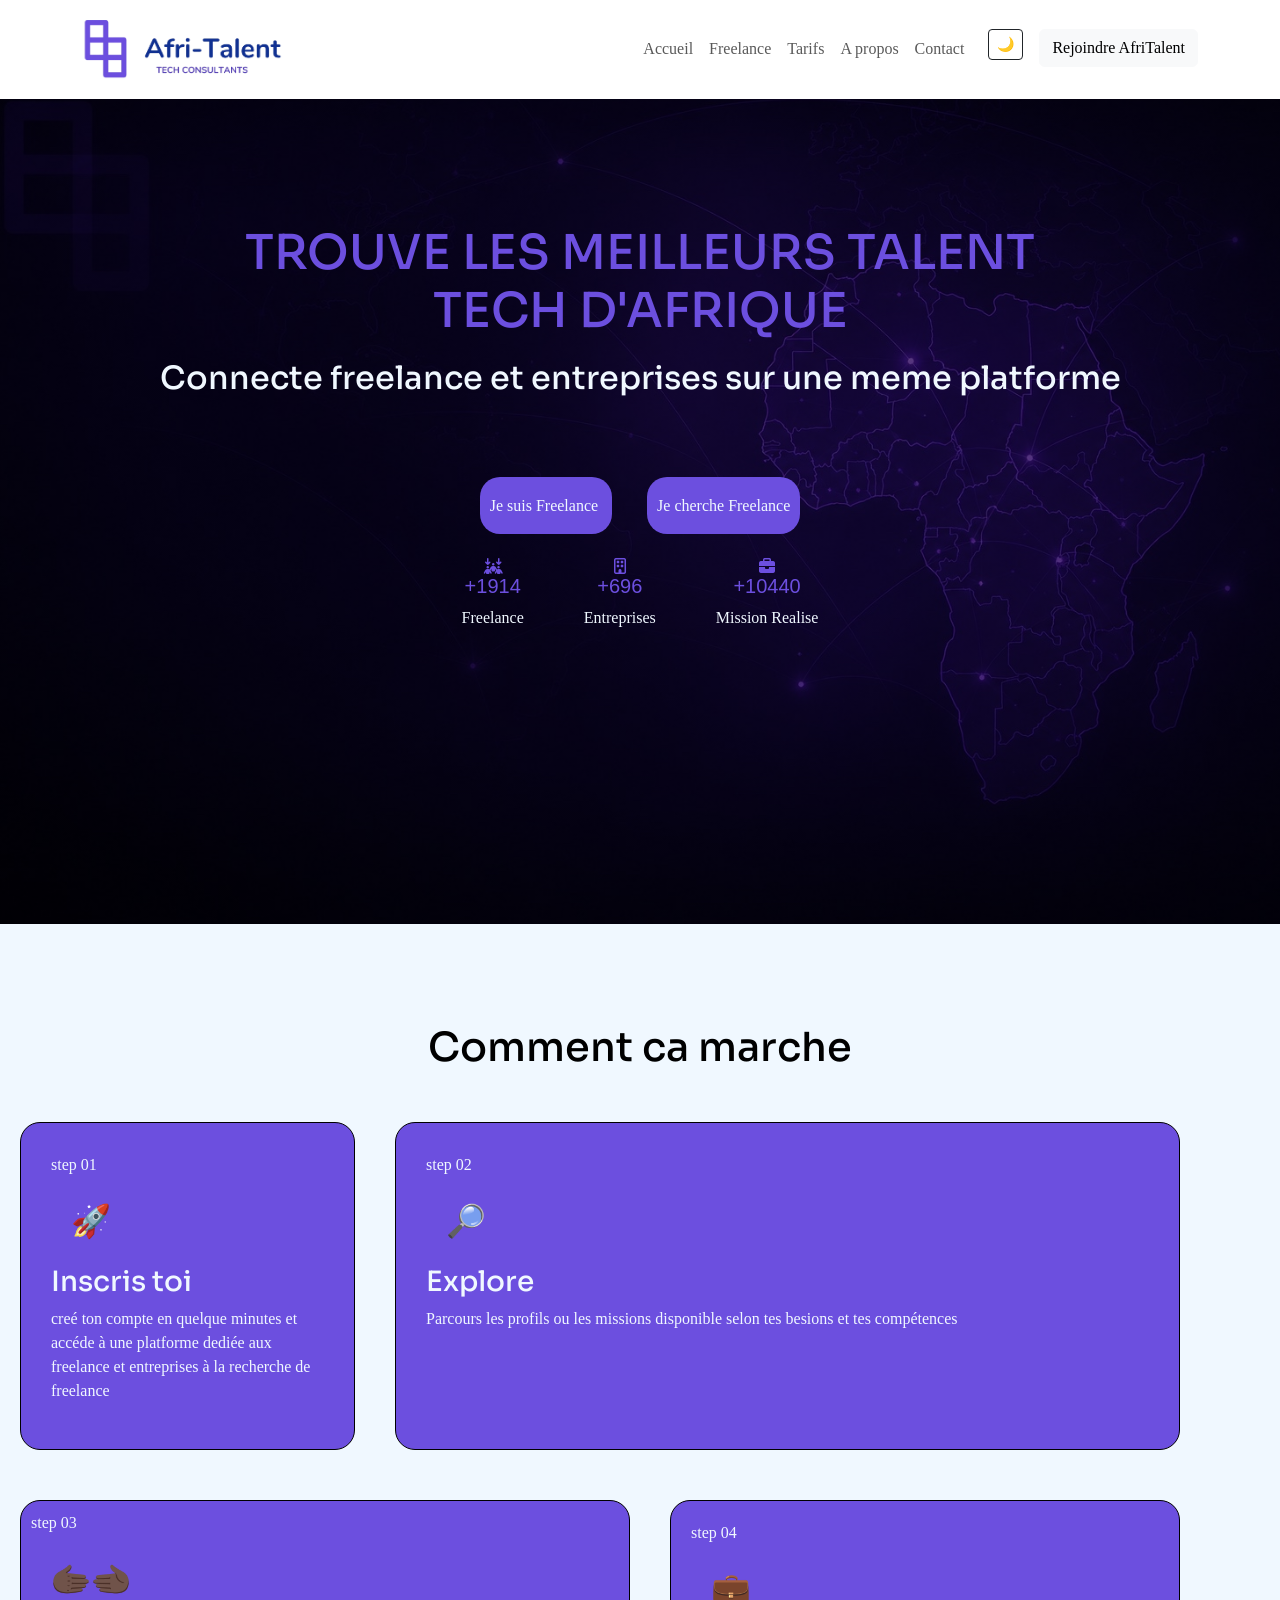
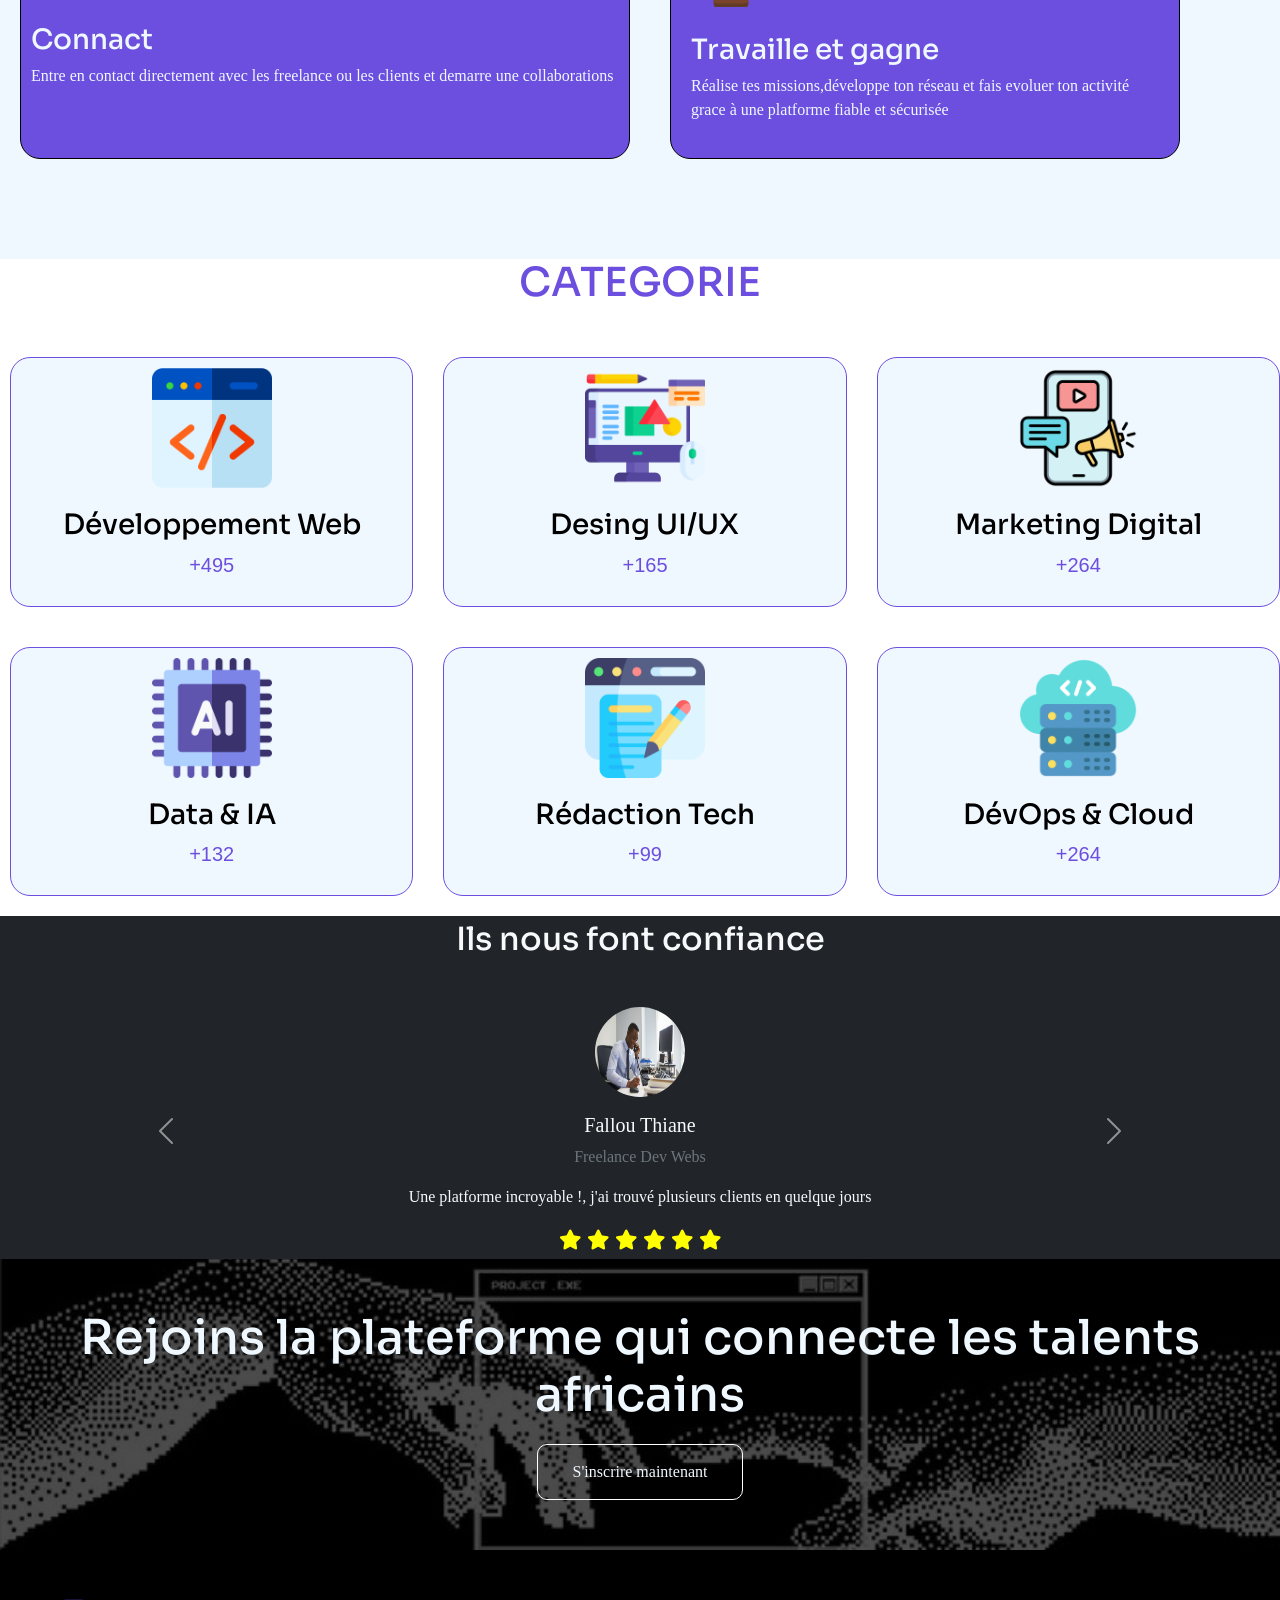
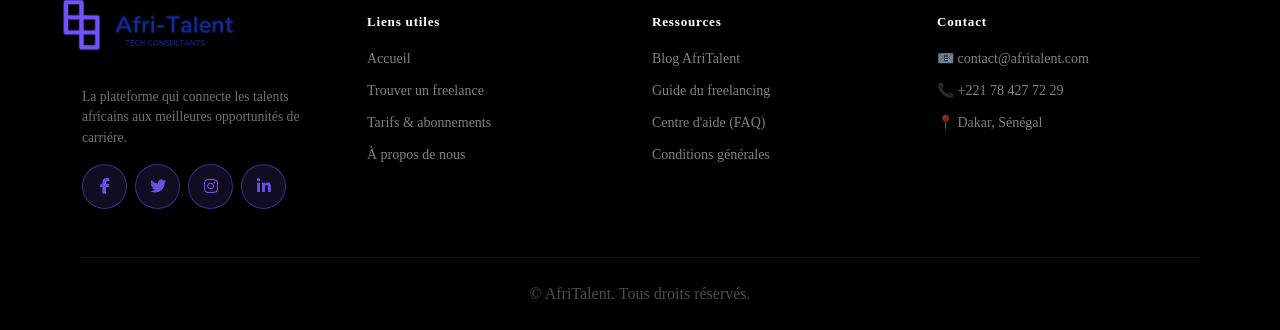
==== commit 0f794197: "Finalisations : corrections responsive , optimisation du code et commentaires" ====
--- a/index.html
+++ b/index.html
@@ -1,9 +1,10 @@
-<!DOCTYPE html>
-<html lang="en">
+<!DOCTYPE >
+<html lang="fr">
 <head>
     <meta charset="UTF-8">
     <meta name="viewport" content="width=device-width, initial-scale=1.0">
     <title>AfriTalent Accueil</title>
+    <!-- LINK DU SITE -->
     <link rel="stylesheet" href="https://cdn.jsdelivr.net/npm/bootstrap@5.3.8/dist/css/bootstrap.min.css">
     <link rel="stylesheet" href="https://cdnjs.cloudflare.com/ajax/libs/font-awesome/6.5.0/css/all.min.css">
     <link rel="stylesheet" href="https://cdn.jsdelivr.net/npm/bootstrap-icons@1.11.3/font/bootstrap-icons.css">
@@ -17,7 +18,7 @@
 
 </head>
 <body>
-   
+   <!-- NAVBAR BOOTSTRAP -->
           <header>
     <nav class="navbar navbar-expand-lg  fixed-top ">
             <div class="container">
@@ -42,7 +43,7 @@
                         </button></li>
                        
                         <li class="nav-itiem ms-3">
-                            <a href="index.html" class="btn btn-light">Rejoindre AfriTalent</a>
+                            <a href="contact.html" class="btn btn-light">Rejoindre AfriTalent</a>
                         </li>
                     </ul>
                 </div>
@@ -51,6 +52,7 @@
  </header>
 
     <br>
+    <!-- SECTION HERO -->
         <section class="hero">
             <div class="hero-container ">
                 <h1 class="T-1">TROUVE LES MEILLEURS TALENT <br>TECH D'AFRIQUE</h1>
@@ -83,7 +85,7 @@
 
             </div>
         </section>
-       
+       <!-- SECTION COMMENT CA MARCHE -->
             <section class="comment fade-in">
                 <div class="container-text-step">
                     <h2 class="title-cm">Comment ca marche</h2>
@@ -119,45 +121,45 @@
                         </div>
                     </div>
             </section>
-            
+            <!-- SECTION CATEGORIE -->
                 <section class="categorie fade-in ">
-                    <h2 class="categorie-titre">Explore les catégories</h2>
+                    <h2 class="categorie-titre">CATEGORIE</h2>
                     <div class="categorie-grid">
                         <div class="category-card">
-                            <div class="icon-ct"><img src="image/developpement-web.png" alt="" width="100px"></div>
-                            <h3>Développe ment Web </h3>
+                            <div class="icon-ct"><img src="image/developpement-web.png" alt="web" width="100px"></div>
+                            <h3>Développement Web </h3>
                             <p class="counter" data-target="1500">+0 Freelance</p>
                         </div>
 
                         <div class="category-card">
-                            <div class="icon-ct"><img src="image/conception-graphique.png" alt="" width="100px"></div>
+                            <div class="icon-ct"><img src="image/conception-graphique.png" alt="design" width="100px"></div>
                             <h3>Desing UI/UX </h3>
                             <p class="counter" data-target="500">+0 Freelance</p>
                         </div>
                         <div class="category-card">
-                            <div class="icon-ct"><img src="image/digital-marketing (1).png" alt=""width="100px"></div>
+                            <div class="icon-ct"><img src="image/digital-marketing (1).png" alt="marketing"width="100px"></div>
                             <h3>Marketing Digital</h3>
                             <p class="counter" data-target="800">+0 Freelance</p>
                         </div>
                         <div class="category-card">
-                            <div class="icon-ct"><img src="image/ia.png" alt="" width="100px"></div>
+                            <div class="icon-ct"><img src="image/ia.png" alt="data" width="100px"></div>
                             <h3>Data & IA</h3>
                             <p class="counter" data-target="400">+0 Freelance</p>
                         </div>
                         <div class="category-card">
-                            <div class="icon-ct"><img src="image/redaction-de-contenu.png" alt="" width="100px"></div>
+                            <div class="icon-ct"><img src="image/redaction-de-contenu.png" alt="redaction" width="100px"></div>
                             <h3>Rédaction Tech</h3>
                             <p class="counter" data-target="300">+0 Freelance</p>
                         </div>
                     
                     <div class="category-card">
-                        <div class="icon-ct"><img src="image/serveur-cloud.png" alt="" width="100px"></div>
+                        <div class="icon-ct"><img src="image/serveur-cloud.png" alt="dev" width="100px"></div>
                         <h3>DévOps & Cloud</h3>
                         <p class="counter" data-target="800">+0 Freelance</p>
                     </div>
                      </div>
                 </section>
-              
+              <!-- SECTION CAROUSEL -->
                     <section class="testimonials fade-in py-1  bg-dark text-light">
                         <div class="container">  
                         <h2 class="text-center mb-5 text-light">Ils nous font confiance</h2>
@@ -169,7 +171,7 @@
  
     <div class="carousel-item active text-center">
                             <img src="image/Assistant Comptable.jpg" class="rounded-circle mb-3     " width="90"
-                            height="90" alt="">
+                            height="90" alt="Assistant">
                               
                             <h5>Fallou Thiane</h5>
                             <span class="text-secondary">Freelance Dev Webs</span>
@@ -186,12 +188,9 @@
 </span>
 
                            </div>
-                                   
-
-
                             <div>
                                 <div class="carousel-item text-center">
-                                    <img src="image/télécharger (9).jpg" class="rounded-circle mb-3" width="90" height="90"  alt="" >
+                                    <img src="image/télécharger (9).jpg" class="rounded-circle mb-3" width="90" height="90"  alt="dg " >
                                     
                                     <h5>Mariama Fall</h5>
                                     <span class="text-secondary">Dg entreprises senflex</span>
@@ -211,7 +210,7 @@
                            
                                 <div class="carousel-item text-center">
                                     <img src="image/Accounting services Dubai, UAE.jpg" class="rounded-circle mb-3" width="90"
-                                    height="90" alt="">
+                                    height="90" alt="Assistante">
                                    
                                     
                                     <h5>Moussa Fall</h5>
@@ -241,7 +240,7 @@
 
                                     
                     </section>
-                   
+                   <!-- SECTION CTA -->
                         <section class="cta fade-in">
                             <div class="cta-content">
                                 <h2>Rejoins la plateforme qui connecte les talents africains</h2>
@@ -249,64 +248,90 @@
                             </div>
                         </section>
                         </main>
-                            <footer class="bg-dark text-light pt-5 pb-4">
-                                <div class="footer-container">
-                                    <div class="row *"> 
-                                        <div class="col-md-3 " >  
-                                            <div class="d-flex align-items-center gap-3 mb-4">  
-                                            <a href="index.html" class="d-flex align-items-center gap-2">
-                                                <img src="image/Tech_business_purple_logo-removebg-preview.png" alt="" width="150px" height="auto">
-                                            </a>
-                                            </div>
-                                   
-                                    <p>
-                                        Plateforme qui connecte les freelance et les entreprises du monde entier
-                                    </p>
-                                    <div class="d-flex align-items-center gap-3 mt-4">
-                                        <a href="" class="text-light"><i class="fa-brands fa-linkedin fa-1x"></i></a>
-                                        <a href="" class="text-light" ><i class="fa-brands fa-square-instagram fa-1x"></i></a>
-                                        <a href="" class="text-light"><i class="fa-brands fa-facebook fa-1x"></i></a>
-                                        <a href="https://x.com/afrisolutionsUK?s=20" class="text-light"> <i class="fa-brands fa-x-twitter fa-1x"></i></a>
-
-                                    </div>
-                                    </div>
-                                    
-                                    <div class="col-md-3 ">
-                                        <h5 class="text-warning">Liens utiles</h5>
-                                        <ul class="list-unstyled">
-                                            <li class="mb-2"><a href="index.html" class="text-light text-decoration-none">Acceuil</a></li>
-                                            <li class="mb-2"><a href="freelance.html" class="text-light text-decoration-none">Freelance</a></li>
-                                            <li class="mb-2"><a href="tarifs.html" class="text-light text-decoration-none">Tarifs</a></li>
-                                            <li class="mb-2"><a href="contact.html" class="text-light text-decoration-none">Contact</a></li>
-                                        </ul>
-                                    </div>
-                                    <div class="col-md-3 ">
-                                        <h5 class="text-warning">Ressources</h5>
-                                        <ul class="list-unstyled">
-                                            <li><a href="freelance.html"  class="text-light text-decoration-none">Guide Freelance</a></li>
-                                            <li><a href="about.html"  class="text-light text-decoration-none">FAQ</a></li>
-                                            <li><a href="contact.html"  class="text-light text-decoration-none">Support</a></li>
-                                        </ul>
-                                    </div>
-                                    <div class="col-md-3 mb-4">
-                                        <h5 class="text-warning">Contact</h5>
-                                        <p>📧Email : contact@afritalent.com</p>
-                                        <p>📞Tél : +221 78 427 72 29</p>
-                                        <p>📍</i>Dakar,Sénégal</p>
-                                    </div>
-                                     </div>
-                                     <button id="back-to-top">
-  
-   &#8679;
+                            <!-- === FOOTER === -->
+    <footer>
+      <div class="container">
+        <div class="row g-4">
+          <div class="col-lg-3 col-md-6">
+            <a class="navbar-brand" href="index.html">
+              <img
+                src="image/logo.jpeg"
+                alt="Logo AfriTalent"
+                height="80"
+              />
+            </a>
+            <p class="footer-desc">
+              La plateforme qui connecte les talents africains aux meilleures
+              opportunités de carriére.
+            </p>
+            <div class="mt-3 d-flex gap-2">
+              <a
+                href="https://www.facebook.com/share/17ggmD27HW/?mibextid=wwXIfr"
+                class="social-icon"
+                target="_blank"
+              >
+                <i class="fab fa-facebook-f"></i>
+              </a>
+              <a
+                href="https://x.com/africalens?s=21"
+                class="social-icon"
+                target="_blank"
+              >
+                <i class="fab fa-twitter"></i>
+              </a>
+              <a
+                href="https://www.instagram.com/afritalents?igsh=ZDV4eW44YXp2NHZ6"
+                class="social-icon"
+                target="_blank"
+              >
+                <i class="fab fa-instagram"></i>
+              </a>
+              <a
+                href="https://www.linkedin.com/company/afritalents-nexus/"
+                class="social-icon"
+                target="_blank"
+              >
+                <i class="fab fa-linkedin-in"></i>
+              </a>
+            </div>
+          </div>
+          <div class="col-lg-3 col-md-6">
+            <h6 class="footer-title">Liens utiles</h6>
+            <ul class="footer-links">
+              <li><a href="index.html">Accueil</a></li>
+              <li><a href="freelances.html">Trouver un freelance</a></li>
+              <li><a href="tarifs.html">Tarifs & abonnements</a></li>
+              <li><a href="about.html">À propos de nous</a></li>
+            </ul>
+          </div>
+          <div class="col-lg-3 col-md-6">
+            <h6 class="footer-title">Ressources</h6>
+            <ul class="footer-links">
+              <li><a href="#">Blog AfriTalent</a></li>
+              <li><a href="#">Guide du freelancing</a></li>
+              <li><a href="#">Centre d'aide (FAQ)</a></li>
+              <li><a href="#">Conditions générales</a></li>
+            </ul>
+          </div>
+          <div class="col-lg-3 col-md-6">
+            <h6 class="footer-title">Contact</h6>
+            <ul class="footer-links">
+              <li><a href="#">📧 contact@afritalent.com</a></li>
+              <li><a href="#">📞 +221 78 427 72 29</a></li>
+              <li><a href="#">📍 Dakar, Sénégal</a></li>
+            </ul>
+             <button id="back-to-top">
+    &#8679
 </button>
-                                    <hr class="border-secondary">
-                                    <div class="text-center">
-                                        
-                                        <p class="mb-0">&copy;AfriTalent. Tous les droits réservés.</p>
-                                    </div>
-                                    </div>
-
-                            </footer>                     
+          </div>
+        </div>
+        <div class="footer-bottom">
+          <span
+            >© <span id="year"></span> AfriTalent. Tous droits réservés.</span>
+        </div>
+      </div>
+    </footer>
+                 
 
     <script src="https://cdn.jsdelivr.net/npm/bootstrap@5.3.8/dist/js/bootstrap.bundle.min.js"></script>
 
--- a/css/style.css
+++ b/css/style.css
@@ -1,38 +1,32 @@
 /* RESET DE BASE */
-* {
-    margin: 0;
+*{
+     margin: 0;
     padding: 0;
     list-style: none;
     box-sizing: border-box;
-
-
 }
 /* ROOT  */
 :root {
-    --text: #fffff;
     --primary: #ffff;
     --secondary: #000;
     --tertiary: #6C4FDF;
     --quatery: #F0F8FF;
     --bg: #0f0f0f;
-    --card: #1a1a1a;
     line-height: 1.6;
 }
 /* POLICE D'ECRITURE */
 body {
     /* font-family: 'Monserrat', sans-serif; */
     color: var(--text);
-    font-family: "Space Grotesk", sans-serif;
+    font-family: "Space Grotesk";
     font-optical-sizing: auto;
     font-weight: 500;
-    font-style: normal;
-
 }
 
 h1,
 h2,
 h3 {
-    font-family: 'Sora' sans-serif;
+    font-family: 'Sora' ;
 }
 
 /* NAVBAR */
@@ -57,6 +51,7 @@
     background-repeat: no-repeat;
     height: 100vh;
     padding-top: 200px;
+    box-sizing: border-box;
 
 }
 
@@ -76,7 +71,6 @@
 .hero-container {
     text-align: center;
 }
-
 
 .hero-btn {
     gap: 40px;
@@ -129,7 +123,6 @@
 .comment {
     padding: 100px;
     background-color: var(--quatery);
-
 }
 
 .title-cm {
@@ -141,9 +134,7 @@
 .bento-grid {
     display: grid;
     grid-template-columns: repeat(4, 1fr);
-    gap: 2Opx;
-
-
+    gap: 20px;
 }
 
 .card1 {
@@ -155,7 +146,6 @@
     background-color: var(--tertiary);
     color: var(--quatery);
     margin-left: -80px;
-
 }
 
 .card2 {
@@ -213,21 +203,27 @@
     text-align: center;
     font-size: 2.5rem;
     margin-bottom: 50px;
+    
+    color: var(--tertiary);
+    
 }
 
 .categorie-grid {
     display: grid;
     grid-template-columns: repeat(3, 1fr);
-    gap: 30px;
+    gap: 20px;
     width: 100%;
 
 }
 
 .category-card {
-    padding: 40px 30px;
+    padding: 10px ;
     border-radius: 20px;
     text-align: center;
-
+border: 1px solid var(--tertiary);
+margin-bottom: 20px;
+background-color: var(--quatery);
+margin-left: 10px;
 }
 
 .icon-ct {
@@ -235,23 +231,20 @@
     margin-bottom: 20px;
 }
 
-;
-
 .category-card img {
-    width: 12Opx;
+    width: 120px;
     height: 120px;
     object-fit: contain;
 }
 
 .category-card:hover {
-    transform: translateY(-1Opx) scale(1.03);
+  
     box-shadow: 0 10px 30px rgba(108, 79, 223, 0.5);
     background: var(--quatery);
 }
  /* SECTION TEMOINAGE */
 .sec-temoin {
     padding: 50px;
-
 }
 
 .t-t {
@@ -280,21 +273,92 @@
 .cta-content a {
     display: inline-block;
     padding: 15px 35px;
-    /* background: #6C4FDF; */
     border-radius: 10px;
     color: var(--quatery);
     border: 1px solid #fff;
     text-decoration: none;
-
 }
 
 .cta-btn:hover {
-    transform: translateY(0.9, 0.9);
     box-shadow: 5px 20px 50px rgba(0, 0, 0, 0.5);
     cursor: pointer;
     background: var(--tertiary);
     color: var(--quatery);
 }
+
+/* FOOTER */
+
+footer {
+    background: var(--secondary);
+    color: rgba(255, 255, 255, 0.6);
+    padding: 4rem 0 1.5rem;
+}
+
+.footer-brand {
+    font-size: 1.6rem;
+    font-weight: 900;
+    color: white;
+}
+
+footer img{
+    margin-left: -50px;
+    margin-top: -20px;
+}
+
+.footer-desc {
+    font-size: 0.85rem;
+    color: rgba(255, 255, 255, 0.45);
+    margin-top: 0.8rem;
+    max-width: 220px;
+}
+
+.footer-title {
+    color: white;
+    font-size: 0.82rem;
+    font-weight: 700;
+    letter-spacing: 0.06em;
+    margin-bottom: 1rem;
+}
+
+.footer-links {
+    list-style: none;
+    padding: 0;
+}
+
+.footer-links li {
+    margin-bottom: 0.5rem;
+}
+
+.footer-links a {
+    color: rgba(255, 255, 255, 0.5);
+    text-decoration: none;
+    font-size: 0.875rem;
+    transition: color 0.2s;
+}
+.social-icon{
+     color: var(--tertiary);
+   background: rgba(108, 79, 223, 0.15);
+   border: 1px solid rgba(108, 79, 223, 0.5);
+   width: 45px;
+   height: 45px;
+   border-radius: 50%;
+   display: flex;
+   align-items: center;
+   justify-content: center;
+   text-decoration: none;
+}
+
+.footer-bottom {
+    border-top: 1px solid rgba(255, 255, 255, 0.07);
+    padding-top: 1.5rem;
+    margin-top: 3rem;
+    font-size: 0.8rem;
+    color: rgba(255, 255, 255, 0.3);
+   text-align: center;
+    gap: 0.5rem;
+    font-size: 1em;
+}
+
 /* FREELANCE */
 /* SECTION FILTRE */
 .filters {
@@ -306,20 +370,14 @@
 
 .filters button {
     background-color: transparent;
-
     border: 2px solid var(--tertiary);
     padding: 10px 20px;
     margin: 5px;
     border-radius: 30px;
-    cursor: pointer;
     font-size: 16px;
     font-weight: 500;
 }
 
-/* .filters .active {
-    background-color: var(--primary);
-    color: #111;
-} */
 /* SECTION CARTE FREELANCE */
 .sec-carte {
     background-color: var(--quatery);
@@ -329,11 +387,6 @@
 .sec-carte img {
 
     object-fit: cover;
-    border-radius: 15px;
-    width: 100%;
-    height: 320px;
-
-
 }
 /* TARIFS
 SECTION TARIFS */
@@ -350,8 +403,7 @@
     border-radius: 15px;
     padding: 50px;
     width: 300px;
-    position: relative;
-    padding: 20Px;
+    padding: 20px;
 }
 
 .card-po button {
@@ -398,7 +450,6 @@
     display: flex;
     justify-content: center;
     gap: 60px;
-    flex-wrap: wrap;
 }
 
 .badge {
@@ -413,12 +464,16 @@
     width: 300px;
     position: relative;
 }
+.card-tarifs:hover{
+    color: var(--quatery);
+     transform: translateY(-10px);
+    box-shadow: 0 25px 70px rgba(108,79,223,0.35);
+}
 
 .card-tarifs h3 {
     color: var(--quatery);
     margin-bottom: 10px;
 }
-
 
 .card-tarifs h1 {
     font-size: 16px;
@@ -501,10 +556,30 @@
 /* VAL SECTIONS */
 .valeurs {
     padding: 100px;
-    color: var(--quatery);
-    background: var(--bg);
-
-}
+    color: var(--secondary);
+    background: url("../image/bg-site.jpg");
+    background-repeat: no-repeat;
+    background-size: cover;
+    background-position: center;
+
+}
+.valeurs h2{
+    color: #6C4FDF;
+    margin-top: -20px;
+}
+.grid-val{
+    display: grid;
+    grid-template-columns: repeat(2,1fr);
+    gap: 30px;
+    padding: 20px 30px;
+}
+.val-container{
+    background: var(--quatery);
+    padding: 40px 25px;
+    border-radius: 28px;
+    border: 1px solid  rgba(108,79,223,0.18);
+}
+
 
 .valeurs i {
     color: var(--tertiary);
@@ -515,18 +590,11 @@
     font-size: 2rem;
 }
 
-.container-text {
-    display: flex;
-    justify-content: center;
-    align-items: center;
-    gap: 60px;
-    margin-top: 40px;
-    flex-wrap: wrap;
-}
+
 /* SECTION TEAM */
 .team {
     padding: 100px 8%;
-    background-color: var(--quatery);
+    background-color:var(--quatery);
     text-align: center;
 }
 
@@ -535,11 +603,11 @@
     font-weight: bold;
     color: var(--tertiary);
     margin-bottom: 15px;
-    text-align: center;
+   
 }
 
 .team-text {
-    color: var(--quatery);
+    color: #bdbdbd;
     margin-bottom: 70px;
     font-size: 18px;
 }
@@ -551,56 +619,65 @@
 }
 
 .card-team {
-    background: #171717;
-    padding: 10px 10px;
-    border-radius: 25px;
-    overflow: hidden;
-    position: relative;
-    border: 1px solid transparent;
-
-}
-
-.team-card img {
-    border-radius: 15px;
+    background: var(--quatery);
+    padding: 40px 25px;
+    border-radius: 28px;
+    border: 1px solid  rgba(108,79,223,0.18);
+    transition: 0.3s ease;
+
+}
+.card-team:hover{
+    transform: translateY(-10px);
+    box-shadow: 0 25px 70px rgba(108,79,223,0.35);
+}
+
+.card-team img {
+    border-radius: 50%;
     object-fit: cover;
-    width: 140px;
-    height: 140px;
+    width: 150px;
+    height: 150px;
     margin-bottom: 20px;
-    border: 4px solid #6C4FDF;
-
+    border: 4px solid var(--tertiary);
 }
 
 .team h5 {
     font-size: 24px;
     margin-bottom: 10px;
     font-weight: bold;
-    color: var(--quatery);
+    color: var(--secondary);
 }
 
 .team p {
-    text-align: center;
     color: #bdbdbd;
     font-size: 16px;
     margin-bottom: 25px;
+    text-align: center;
 }
 
 .icons-about {
-    text-align: center;
     display: flex;
     justify-content: center;
     gap: 18px;
 }
 
 .icons-about i {
-    color: #6C4FDF;
-    transition: 0.3s;
-    cursor: pointer;
+    color: var(--tertiary);
+   background: rgba(108, 79, 223, 0.15);
+   border: 1px solid rgba(108, 79, 223, 0.5);
+   width: 45px;
+   height: 45px;
+   border-radius: 50%;
+   display: flex;
+   align-items: center;
+   justify-content: center;
+}
+.icons-about i:hover{
+    background: var(--tertiary);
+    color: #fff;
 }
 /* SECTIONS STATS ABOUT */
 .stats {
     padding: 10px;
-    /* background: #111; */
-    /* color: var(--quatery); */
     text-align: center;
     background: var(--quatery);
 }
@@ -610,7 +687,6 @@
     margin-bottom: 40px;
     font-size: 3rem;
     color: blue;
-
 }
 
 .stats i {
@@ -627,19 +703,19 @@
 }
 
 .stats-cles {
-
     display: flex;
-    justify-content: center;
     align-items: center;
     gap: 60px;
     margin-top: 40px;
-    flex-wrap: wrap;
 }
 /* CONTACT  
 SECTION FORM */
-.info-c {
-    padding-top: 120px;
-    text-decoration: underline;
+.contact h2 {
+    padding-top: 110px;
+    color: var(--tertiary);
+    text-align: center;
+    font-size: 40px;
+    margin-top: 1rem;
 }
 
 form {
@@ -659,7 +735,6 @@
 .form-control:focus {
     border-color: var(--tertiary);
     box-shadow: 0 0 8px rgba(0, 0, 0, 0.1);
-
 }
 
 .form-label {
@@ -679,7 +754,6 @@
 .contact-info h2 {
     font-size: 38px;
     margin-bottom: 10px;
-
 }
 
 .contact-info p {
@@ -707,20 +781,666 @@
 }
 
 .info-box span {
-
     font-size: 16px;
 }
+
 /* SECTION MAP */
 .map {
     display: block;
     border-radius: 20px;
     margin-top: 30px;
-    overflow: hidden;
+    margin-bottom: -20px;
     box-shadow: 0 10px 25px rgba(0, 0, 0, 0.8);
 }
 
+
+/* TABLETTE 768px */
+@media(max-width:768px) {
+
+    /* NAVBAR */
+    .navbar {
+        padding: 10px 4%;
+    }
+/*     
+    BUTTON MODE JOURS/NUITS */
+
+    #theme-toggle{
+        padding: 6px 10px;
+        font-size: 14px;
+        margin-top: 10px;
+        width: 100%;
+    }
+
+    /* HERO */
+    .hero {
+        padding: 80px 5% 60px;
+        min-height: auto;
+    }
+
+    .hero h1 {
+        font-size: 1.8rem;
+        line-height: 1.3;
+
+        margin-top: 120px;
+
+    }
+
+    .hero h2 {
+        font-size: 1rem;
+        margin-bottom: 8rem;
+    }
+
+    .hero-btn {
+        flex-direction: row;
+        justify-content: center;
+        flex-wrap: wrap;
+        gap: 12px;
+    }
+
+    .hero-btn a {
+        padding: 12px 18px;
+        font-size: 0.9rem;
+        min-width: 140px;
+
+
+    }
+
+    .hero-stats {
+        gap: 25px;
+    }
+
+    .hero-stats h3 {
+        font-size: 1.4rem;
+    }
+
+    /* COMMENT CA MARCHE */
+    .comment {
+        padding: 60px 4%;
+    }
+
+    .title-cm {
+        font-size: 1.6rem;
+        margin-bottom: 30px;
+    }
+
+    .bento-grid {
+        display: grid;
+        grid-template-columns: 1fr 1fr;
+        grid-template-rows: auto auto;
+        gap: 14px;
+    }
+
+    .card1 {
+        grid-column: 1;
+        grid-row: 1;
+        margin: 0;
+    }
+
+    .card2 {
+        grid-column: 2;
+        grid-row: 1;
+        margin: 0;
+    }
+
+    .card3 {
+        grid-column: 1;
+        grid-row: 2;
+        margin: 0;
+    }
+
+    .card4 {
+        grid-column: 2;
+        grid-row: 2;
+        margin: 0;
+    }
+
+    .card1,
+    .card2,
+    .card3,
+    .card4 {
+        padding: 22px 16px;
+    }
+
+    /* CATEGORIES */
+    .categorie {
+        padding: 60px 4%;
+    }
+
+    .categorie-titre {
+        font-size: 1.6rem;
+        margin-bottom: 30px;
+    }
+
+    .categorie-grid {
+        grid-template-columns: repeat(3, 1fr);
+        gap: 14px;
+    }
+
+    .category-card {
+        padding: 22px 12px;
+    }
+
+    .category-card img {
+        width: 65px;
+        height: 65px;
+    }
+
+    .category-card h3 {
+        font-size: 0.85rem;
+    }
+
+    .category-card p {
+        font-size: 0.78rem;
+    }
+
+    /* TEMOIGNAGES */
+    .testimonials {
+        padding: 60px 4%;
+    }
+
+    /* CTA */
+    .cta {
+        padding: 60px 5%;
+    }
+
+    .cta-content h2 {
+        font-size: 1.6rem;
+    }
+
+    .cta-content a {
+        padding: 12px 28px;
+    }
+
+    /* TARIFS */
+    .tarifs {
+        padding: 60px 4%;
+    }
+
+    .tarifs h2 {
+        font-size: 1.6rem;
+        margin-bottom: 30px;
+    }
+
+    .tarifs-container {
+        flex-direction: row;
+        flex-wrap: wrap;
+        justify-content: center;
+        gap: 16px;
+    }
+
+    .card-tarifs {
+        width: 50%;
+        max-width: 320px;
+        padding: 24px 18px;
+    }
+
+    /* FILTRES */
+    .filters {
+        padding: 100px  25px;
+    }
+
+    .filters button {
+        padding: 8px 12px;
+        font-size: 12px;
+        margin: 3px;
+    }
+
+    /* FREELANCE CARDS */
+    .sec-carte {
+        padding: 40px 0;
+    }
+
+    /* ABOUT */
+    .notre-histoire {
+        padding: 100px 5% 60px;
+    }
+
+    .about-container {
+        flex-direction: column;
+        gap: 35px;
+    }
+
+    .about-text {
+        text-align: center;
+    }
+
+    .about-image {
+        width: 100%;
+        max-width: 500px;
+        margin: 0 auto;
+    }
+
+    .notre-histoire h2 {
+        font-size: 2rem;
+        text-align: center;
+    }
+
+    .subtitle {
+        font-size: 1rem;
+    }
+
+    /* TEAM */
+    .team {
+        padding: 60px 4%;
+    }
+
+    .team h2 {
+        font-size: 2rem;
+    }
+
+    .team-container {
+        display: grid;
+        grid-template-columns: repeat(2, 1fr);
+        gap: 16px;
+    }
+
+    .card-team {
+        padding: 20px 14px;
+        
+    }
+
+    .card-team img {
+        height: 160px;
+    }
+
+    /* VALEURS */
+    .valeurs {
+        padding: 60px 4%;
+    }
+
+    .valeurs h2 {
+        font-size: 1.6rem;
+        margin-bottom: 35px;
+    }
+
+    .container-text {
+        display: grid;
+        grid-template-columns: repeat(2, 1fr);
+        gap: 16px;
+    }
+
+    .container-text>div {
+        padding: 24px 16px;
+    }
+
+    .valeurs i {
+        font-size: 1.8rem;
+    }
+
+    .container-text h5 {
+        font-size: 0.95rem;
+    }
+
+    .container-text p {
+        font-size: 0.85rem;
+    }
+
+    /* STATS */
+    .stats {
+        padding: 60px 4%;
+    }
+
+    .tt-stats {
+        font-size: 1.6rem;
+    }
+
+    .grid-stats {
+        grid-template-columns: repeat(2, 1fr);
+        gap: 14px;
+    }
+
+    .card-stats {
+        padding: 22px 14px;
+    }
+
+    .card-stats h3 {
+        font-size: 1.6rem;
+    }
+
+    /* CONTACT */
+    .contact {
+        padding-top: 20px;
+        padding-bottom: 40px;
+    }
+
+    .info-c {
+        padding-top: 90px;
+        font-size: 1.4rem;
+    }
+
+    .contact-info {
+        margin-top: 20px;
+        padding: 22px;
+    }
+
+    form {
+        padding: 20px;
+    }
+
+    .info-box {
+        padding: 12px;
+        gap: 12px;
+    }
+
+    /* FOOTER */
+    .footer-container .row {
+        flex-direction: column;
+        gap: 24px;
+    }
+
+}
+
+/* MOBILE 375px */
+
+@media  (max-width: 375px){
+
+    /* NAVBAR */
+    .navbar-brand img {
+        width: 140px;
+    }
+    /* HERO */
+    .hero {
+        padding: 20%;
+    }
+
+    .hero h1 {
+        font-size: 1.4rem;
+        line-height: 1.3;
+    }
+
+    .hero h2 {
+        font-size: 0.9rem;
+    }
+
+    .hero-btn {
+flex-direction: column;
+align-items: center;
+       width: 100%; 
+        gap: 10px;
+       
+    }
+#btn-hero1, #btn-hero2{
+    width: 85%;
+    padding: 13px 10px;
+    text-align: center;
+    display: block;
+}
+#btn-hero1{
+    margin-left: -20px;
+}
+    
+
+    .hero-stats {
+        gap: 15px;
+    }
+
+    .hero-stats h3 {
+        font-size: 1.2rem;
+    }
+
+    .hero-stats span {
+        font-size: 0.8rem;
+    }
+
+    .icon-hero {
+        font-size: 1.4rem;
+    }
+
+    /* BENTO */
+    .bento-grid {
+        display: grid;
+        flex-direction: column;
+        gap: 10px;
+    }
+
+    .card1{
+        padding: 30px;
+    border-radius: 20px;
+    grid-column: span 1;
+    grid-row: span 1;
+    }
+.card2{
+    padding: 20px;
+    grid-row:span1 ;
+    grid-column: span2;
+}
+    .title-cm {
+        font-size: 1.3rem;
+    }
+
+    .icon {
+        font-size: 1.6rem;
+    }
+
+    
+
+   
+    /* TARIFS */
+    .tarifs-container {
+        display: flex ;
+        flex-direction: column;
+       align-items: center;
+       gap: 20px;
+    }
+
+    .card-tarifs {
+        width: 50%;
+        max-width: 320px;
+        padding: 24px 18px;
+        
+    }
+   
+    .card-tarifs h3 {
+        font-size: 1rem;
+    }
+
+    .card-tarifs h1 {
+        font-size: 1.5rem;
+    }
+
+    .card-tarifs ul li {
+        font-size: 0.82rem;
+    }
+
+    .tarifs h2 {
+        font-size: 1.3rem;
+    }
+
+    /* FILTRES */
+    .filters {
+        padding: 85px 3% 20px;
+    }
+
+    .filters button {
+        padding: 6px 9px;
+        font-size: 11px;
+        margin: 2px;
+    }
+
+    /* ABOUT */
+    .notre-histoire {
+        padding: 85px 4% 50px;
+    }
+
+    .notre-histoire h2 {
+        font-size: 1.5rem;
+    }
+
+    .subtitle {
+        font-size: 0.9rem;
+    }
+
+    .notre-histoire p {
+        font-size: 0.88rem;
+    }
+
+    /* TEAM */
+  .team{
+    padding: 50px 15px;
+  }
+  .team-container{
+    display:grid ;
+    grid-template-columns: 1fr;
+    gap: 25px;
+  }
+    .card-team img {
+       width: 130px;
+       height: 130px;
+    }
+
+    .card-team h5 {
+        font-size: 0.88rem;
+    }
+.card-team{
+    width: 100%;
+    padding: 30px 15px;
+
+}
+
+    .icons-about i {
+        width: 36px;
+        height: 36px;
+        font-size: 18px;
+    }
+
+    .team h2 {
+        font-size:34px;
+    }
+
+    /* VALEURS */
+    .grid-val {
+        display: grid;
+         grid-template-columns: 1fr;
+        gap: 10px;
+    }
+
+    .val-container{
+        width: 100%;
+        box-sizing: border-box;
+    }
+    .valeurs i {
+        font-size: 1.5rem;
+    }
+
+    .container-text h5 {
+        font-size: 0.85rem;
+    }
+
+    .container-text p {
+        font-size: 0.78rem;
+    }
+
+    .valeurs h2 {
+        font-size: 1.3rem;
+    }
+
+    /* STATS */
+    .grid-stats {
+        grid-template-columns: 1fr 1fr;
+        gap: 10px;
+    }
+
+    .card-stats {
+        padding: 16px 10px;
+    }
+
+    .card-stats h3 {
+        font-size: 1.3rem;
+    }
+
+    .card-stats p {
+        font-size: 0.78rem;
+    }
+
+    .tt-stats {
+        font-size: 1.3rem;
+    }
+
+
+    /* CONTACT */
+    .info-c {
+        font-size: 1.1rem;
+        padding-top: 85px;
+    }
+
+    form {
+        padding: 14px 12px;
+    }
+
+    .form-control {
+        padding: 9px;
+        font-size: 0.88rem;
+    }
+
+    .form-label {
+        font-size: 0.88rem;
+    }
+
+    .contact-info {
+        padding: 16px;
+    }
+
+    .info-box {
+        padding: 10px;
+        gap: 10px;
+    }
+
+    .info-box i {
+        font-size: 1rem;
+    }
+
+    .info-box h4 {
+        font-size: 0.85rem;
+    }
+
+    .info-box span {
+        font-size: 0.78rem;
+    }
+
+    .map {
+        margin: 14px 0;
+    }
+
+    /* FOOTER */
+    .footer-container {
+        padding: 0 14px;
+    }
+
+    footer p {
+        font-size: 0.85rem;
+    }
+
+    footer h5 {
+        font-size: 0.95rem;
+    }
+
+    footer li a {
+        font-size: 0.85rem;
+    }
+}
+@media (max-width:430px) {
+    .categorie-grid{
+        grid-template-columns: repeat(2,1fr);
+        gap: 10px;
+    }
+    .category-card{
+        margin-left: 0;
+        width: 100%;
+    }
+    .team-container{
+        display: flex;
+        flex-direction: column;
+        gap: 25px;
+    }
+    .card-team{
+        width: 100%;
+        box-sizing: border-box;
+    }
+    .grid-val{
+        grid-template-columns: 1fr;
+    }
+}
 /* BUTTON TOP */
-
 #back-to-top{
     display: flex;
    position: fixed;
@@ -735,9 +1455,7 @@
 font-size: 2rem;
 align-items: center;
 justify-content: center;
-cursor: pointer;
 opacity: 0;
-
 }
 
 #back-to-top.show{
@@ -747,694 +1465,9 @@
 
 #back-to-top i{
     color: #000;
-}
-
-
-
-
-
-
-
-/* DESKTOP 1200px */
-@media(max-width:1200px) {
-    .hero h1 {
-        font-size: 2.5rem;
-    }
-
-    .bento-grid {
-        gap: 15px;
-    }
-
-    .team-container {
-        grid-template-columns: repeat(4, 1fr);
-    }
-
-    .grid-stats {
-        grid-template-columns: repeat(2, 1fr);
-    }
-}
-
-
-
-/* TABLETTE 768px */
-@media(max-width:768px) {
-
-    /* NAVBAR */
-    .navbar {
-        padding: 10px 4%;
-    }
-/*     
-    BUTTON MODE JOURS/NUITS */
-
-    #theme-toggle{
-        padding: 6px 10px;
-        font-size: 14px;
-        margin-top: 10px;
-        width: 100%;
-    }
-
-    /* HERO */
-    .hero {
-        padding: 80px 5% 60px;
-        min-height: auto;
-    }
-
-    .hero h1 {
-        font-size: 1.8rem;
-        line-height: 1.3;
-
-        margin-top: 120px;
-
-    }
-
-    .hero h2 {
-        font-size: 1rem;
-        margin-bottom: 8rem;
-    }
-
-    .hero-btn {
-        flex-direction: row;
-        justify-content: center;
-        flex-wrap: wrap;
-        gap: 12px;
-    }
-
-    .hero-btn a {
-        padding: 12px 18px;
-        font-size: 0.9rem;
-        min-width: 140px;
-
-
-    }
-
-    .hero-stats {
-        gap: 25px;
-    }
-
-    .hero-stats h3 {
-        font-size: 1.4rem;
-    }
-
-    /* COMMENT CA MARCHE */
-    .comment {
-        padding: 60px 4%;
-    }
-
-    .title-cm {
-        font-size: 1.6rem;
-        margin-bottom: 30px;
-    }
-
-    .bento-grid {
-        display: grid;
-        grid-template-columns: 1fr 1fr;
-        grid-template-rows: auto auto;
-        gap: 14px;
-    }
-
-    .card1 {
-        grid-column: 1;
-        grid-row: 1;
-        margin: 0;
-    }
-
-    .card2 {
-        grid-column: 2;
-        grid-row: 1;
-        margin: 0;
-    }
-
-    .card3 {
-        grid-column: 1;
-        grid-row: 2;
-        margin: 0;
-    }
-
-    .card4 {
-        grid-column: 2;
-        grid-row: 2;
-        margin: 0;
-    }
-
-    .card1,
-    .card2,
-    .card3,
-    .card4 {
-        padding: 22px 16px;
-    }
-
-    /* CATEGORIES */
-    .categorie {
-        padding: 60px 4%;
-    }
-
-    .categorie-titre {
-        font-size: 1.6rem;
-        margin-bottom: 30px;
-    }
-
-    .categorie-grid {
-        grid-template-columns: repeat(3, 1fr);
-        gap: 14px;
-    }
-
-    .category-card {
-        padding: 22px 12px;
-    }
-
-    .category-card img {
-        width: 65px;
-        height: 65px;
-    }
-
-    .category-card h3 {
-        font-size: 0.85rem;
-    }
-
-    .category-card p {
-        font-size: 0.78rem;
-    }
-
-    /* TEMOIGNAGES */
-    .testimonials {
-        padding: 60px 4%;
-    }
-
-    /* CTA */
-    .cta {
-        padding: 60px 5%;
-    }
-
-    .cta-content h2 {
-        font-size: 1.6rem;
-    }
-
-    .cta-content a {
-        padding: 12px 28px;
-    }
-
-    /* TARIFS */
-    .tarifs {
-        padding: 60px 4%;
-    }
-
-    .tarifs h2 {
-        font-size: 1.6rem;
-        margin-bottom: 30px;
-    }
-
-    .tarifs-container {
-        flex-direction: row;
-        flex-wrap: wrap;
-        justify-content: center;
-        gap: 16px;
-    }
-
-    .card-tarifs {
-        width: calc(50% - 10px);
-        max-width: 320px;
-        padding: 24px 18px;
-    }
-
-    /* FILTRES */
-    .filters {
-        padding: 100px 3% 25px;
-    }
-
-    .filters button {
-        padding: 8px 12px;
-        font-size: 12px;
-        margin: 3px;
-    }
-
-    /* FREELANCE CARDS */
-    .sec-carte {
-        padding: 40px 0;
-    }
-
-    /* ABOUT */
-    .notre-histoire {
-        padding: 100px 5% 60px;
-    }
-
-    .about-container {
-        flex-direction: column;
-        gap: 35px;
-    }
-
-    .about-text {
-        text-align: center;
-    }
-
-    .about-image {
-        width: 100%;
-        max-width: 500px;
-        margin: 0 auto;
-    }
-
-    .notre-histoire h2 {
-        font-size: 2rem;
-        text-align: center;
-    }
-
-    .subtitle {
-        font-size: 1rem;
-    }
-
-    /* TEAM */
-    .team {
-        padding: 60px 4%;
-    }
-
-    .team h2 {
-        font-size: 2rem;
-    }
-
-    .team-container {
-        grid-template-columns: repeat(2, 1fr);
-        gap: 16px;
-    }
-
-    .card-team {
-        padding: 20px 14px;
-    }
-
-    .card-team img {
-        height: 160px;
-    }
-
-    /* VALEURS */
-    .valeurs {
-        padding: 60px 4%;
-    }
-
-    .valeurs h2 {
-        font-size: 1.6rem;
-        margin-bottom: 35px;
-    }
-
-    .container-text {
-        display: grid;
-        grid-template-columns: repeat(2, 1fr);
-        gap: 16px;
-    }
-
-    .container-text>div {
-        padding: 24px 16px;
-    }
-
-    .valeurs i {
-        font-size: 1.8rem;
-    }
-
-    .container-text h5 {
-        font-size: 0.95rem;
-    }
-
-    .container-text p {
-        font-size: 0.85rem;
-    }
-
-    /* STATS */
-    .stats {
-        padding: 60px 4%;
-    }
-
-    .tt-stats {
-        font-size: 1.6rem;
-    }
-
-    .grid-stats {
-        grid-template-columns: repeat(2, 1fr);
-        gap: 14px;
-    }
-
-    .card-stats {
-        padding: 22px 14px;
-    }
-
-    .card-stats h3 {
-        font-size: 1.6rem;
-    }
-
-    /* CONTACT */
-    .contact {
-        padding-top: 20px;
-        padding-bottom: 40px;
-    }
-
-    .info-c {
-        padding-top: 90px;
-        font-size: 1.4rem;
-    }
-
-    .contact-info {
-        margin-top: 20px;
-        padding: 22px;
-    }
-
-    form {
-        padding: 20px;
-    }
-
-    .info-box {
-        padding: 12px;
-        gap: 12px;
-    }
-
-    /* FOOTER */
-    .footer-container .row {
-        flex-direction: column;
-        gap: 24px;
-    }
-
-    .footer-container [class="col-md"] {
-        width: 100%;
-    }
-}
-
-/* MOBILE 375px */
-
-@media(max-width:375px){
-
-    /* NAVBAR */
-    .navbar-brand img {
-        width: 140px;
-    }
-
-
-    /* HERO */
-    .hero {
-        padding: 20%;
-    }
-
-    .hero h1 {
-        font-size: 1.4rem;
-        line-height: 1.3;
-    }
-
-    .hero h2 {
-        font-size: 0.9rem;
-    }
-
-    .hero-btn {
-flex-direction: column;
-align-items: center;
-       width: 100%; 
-        gap: 10px;
-       
-    }
-#btn-hero1, #btn-hero2{
-    width: 85%;
-    padding: 13px 10px;
-    min-height: unset;
-    text-align: center;
-    display: block;
-}
-#btn-hero1{
-    margin-left: -20px;
-}
-    
-
-    .hero-stats {
-        gap: 15px;
-    }
-
-    .hero-stats h3 {
-        font-size: 1.2rem;
-    }
-
-    .hero-stats span {
-        font-size: 0.8rem;
-    }
-
-    .icon-hero {
-        font-size: 1.4rem;
-    }
-
-    /* BENTO */
-    .bento-grid {
-        display: grid;
-        flex-direction: column;
-        gap: 10px;
-    }
-
-    .card1{
-        padding: 30px;
-    border-radius: 20px;
-    grid-column: span 1;
-    grid-row: span 1;
-    }
-.card2{
-    padding: 20px;
-    grid-row:span1 ;
-    grid-column: span2;
-}
-    .title-cm {
-        font-size: 1.3rem;
-    }
-
-    .icon {
-        font-size: 1.6rem;
-    }
-
-    /* CATEGORIES */
-    .categorie-grid {
-        grid-template-columns: 1fr 1fr;
-        gap: 10px;
-    }
-
-    .category-card {
-        padding: 16px 10px;
-    }
-
-    .category-card img {
-        width: 50px;
-        height: 50px;
-    }
-
-    .category-card h3 {
-        font-size: 0.78rem;
-    }
-
-    .category-card p {
-        font-size: 0.72rem;
-    }
-
-    .categorie-titre {
-        font-size: 1.3rem;
-    }
-
-    /* CTA */
-    .cta-content h2 {
-        font-size: 1.2rem;
-    }
-
-    .cta-content a {
-        padding: 11px 20px;
-        font-size: 0.88rem;
-    }
-
-    /* TARIFS */
-    .tarifs-container {
-        flex-direction: column ;
-        align-items: center;
-    }
-
-    .card-tarifs {
-        width: 100%;
-        max-width: 100%;
-        padding: 20px 20px;
-    }
-   
-    .card-tarifs h3 {
-        font-size: 1rem;
-    }
-
-    .card-tarifs h1 {
-        font-size: 1.5rem;
-    }
-
-    .card-tarifs ul li {
-        font-size: 0.82rem;
-    }
-
-    .tarifs h2 {
-        font-size: 1.3rem;
-    }
-
-    /* FILTRES */
-    .filters {
-        padding: 85px 3% 20px;
-    }
-
-    .filters button {
-        padding: 6px 9px;
-        font-size: 11px;
-        margin: 2px;
-    }
-
-    /* ABOUT */
-    .notre-histoire {
-        padding: 85px 4% 50px;
-    }
-
-    .notre-histoire h2 {
-        font-size: 1.5rem;
-    }
-
-    .subtitle {
-        font-size: 0.9rem;
-    }
-
-    .notre-histoire p {
-        font-size: 0.88rem;
-    }
-
-    /* TEAM */
-    .team-container {
-        flex-direction: column ;
-        align-items: center;
-        gap: 12px;
-    }
-
-    .card-team {
-        padding:  10px;
-    }
-
-    .card-team img {
-        height: 80px;
-        object-fit: cover;
-    }
-
-    .card-team h5 {
-        font-size: 0.88rem;
-    }
-
-    .card-team p {
-        font-size: 0.78rem;
-    }
-
-    .icons-about i {
-        font-size: 0.9rem;
-    }
-
-    .team h2 {
-        font-size: 1.5rem;
-    }
-
-    /* VALEURS */
-    .container-text {
-        grid-template-columns: 1fr 1fr ;
-        gap: 10px;
-    }
-
-    .container-text>div {
-        padding: 18px 12px;
-    }
-
-    .valeurs i {
-        font-size: 1.5rem;
-    }
-
-    .container-text h5 {
-        font-size: 0.85rem;
-    }
-
-    .container-text p {
-        font-size: 0.78rem;
-    }
-
-    .valeurs h2 {
-        font-size: 1.3rem;
-    }
-
-    /* STATS */
-    .grid-stats {
-        grid-template-columns: 1fr 1fr;
-        gap: 10px;
-    }
-
-    .card-stats {
-        padding: 16px 10px;
-    }
-
-    .card-stats h3 {
-        font-size: 1.3rem;
-    }
-
-    .card-stats p {
-        font-size: 0.78rem;
-    }
-
-    .tt-stats {
-        font-size: 1.3rem;
-    }
-
-
-    /* CONTACT */
-    .info-c {
-        font-size: 1.1rem;
-        padding-top: 85px;
-    }
-
-    form {
-        padding: 14px 12px;
-    }
-
-    .form-control {
-        padding: 9px;
-        font-size: 0.88rem;
-    }
-
-    .form-label {
-        font-size: 0.88rem;
-    }
-
-    .contact-info {
-        padding: 16px;
-    }
-
-    .info-box {
-        padding: 10px;
-        gap: 10px;
-    }
-
-    .info-box i {
-        font-size: 1rem;
-    }
-
-    .info-box h4 {
-        font-size: 0.85rem;
-    }
-
-    .info-box span {
-        font-size: 0.78rem;
-    }
-
-    .map {
-        margin: 14px 0;
-    }
-
-    /* FOOTER */
-    .footer-container {
-        padding: 0 14px;
-    }
-
-    footer p {
-        font-size: 0.85rem;
-    }
-
-    footer h5 {
-        font-size: 0.95rem;
-    }
-
-    footer li a {
-        font-size: 0.85rem;
-    }
-}
-
-/* BUTTON MODE JOURS/NUITS */
+    opacity: 0;
+}
+/* BUTTON MODE JOURS/NUITS (drak-mode)*/
 
 body.dark-mode{
     background-color: #121212;
@@ -1450,7 +1483,6 @@
     color: var(--primary);
 }
 body.dark-mode  .comment,
-body.dark-mode  .categorie,
 body.dark-mode  .sec-carte,
 body.dark-mode  .tarifs,
 body.dark-mode  .team,
@@ -1460,6 +1492,7 @@
     color: var(--primary);
 
 }
+
 body.dark-mode  .filters{
 background-color:#121212;
 color: blue;
@@ -1476,7 +1509,10 @@
     color: var(--primary);
 }
 body.dark-mode  .categorie{
-    color: var(--primary);
+    color: var(--secondary);
+}
+body.dark-mode .card-team h5{
+    color: var(--quatery);
 }
 
 
@@ -1486,7 +1522,6 @@
 body.dark-mode  .form-label{
     color: #000;
 }
-
 .fade-in{
     opacity: 0;
     transform: translateY(30px);
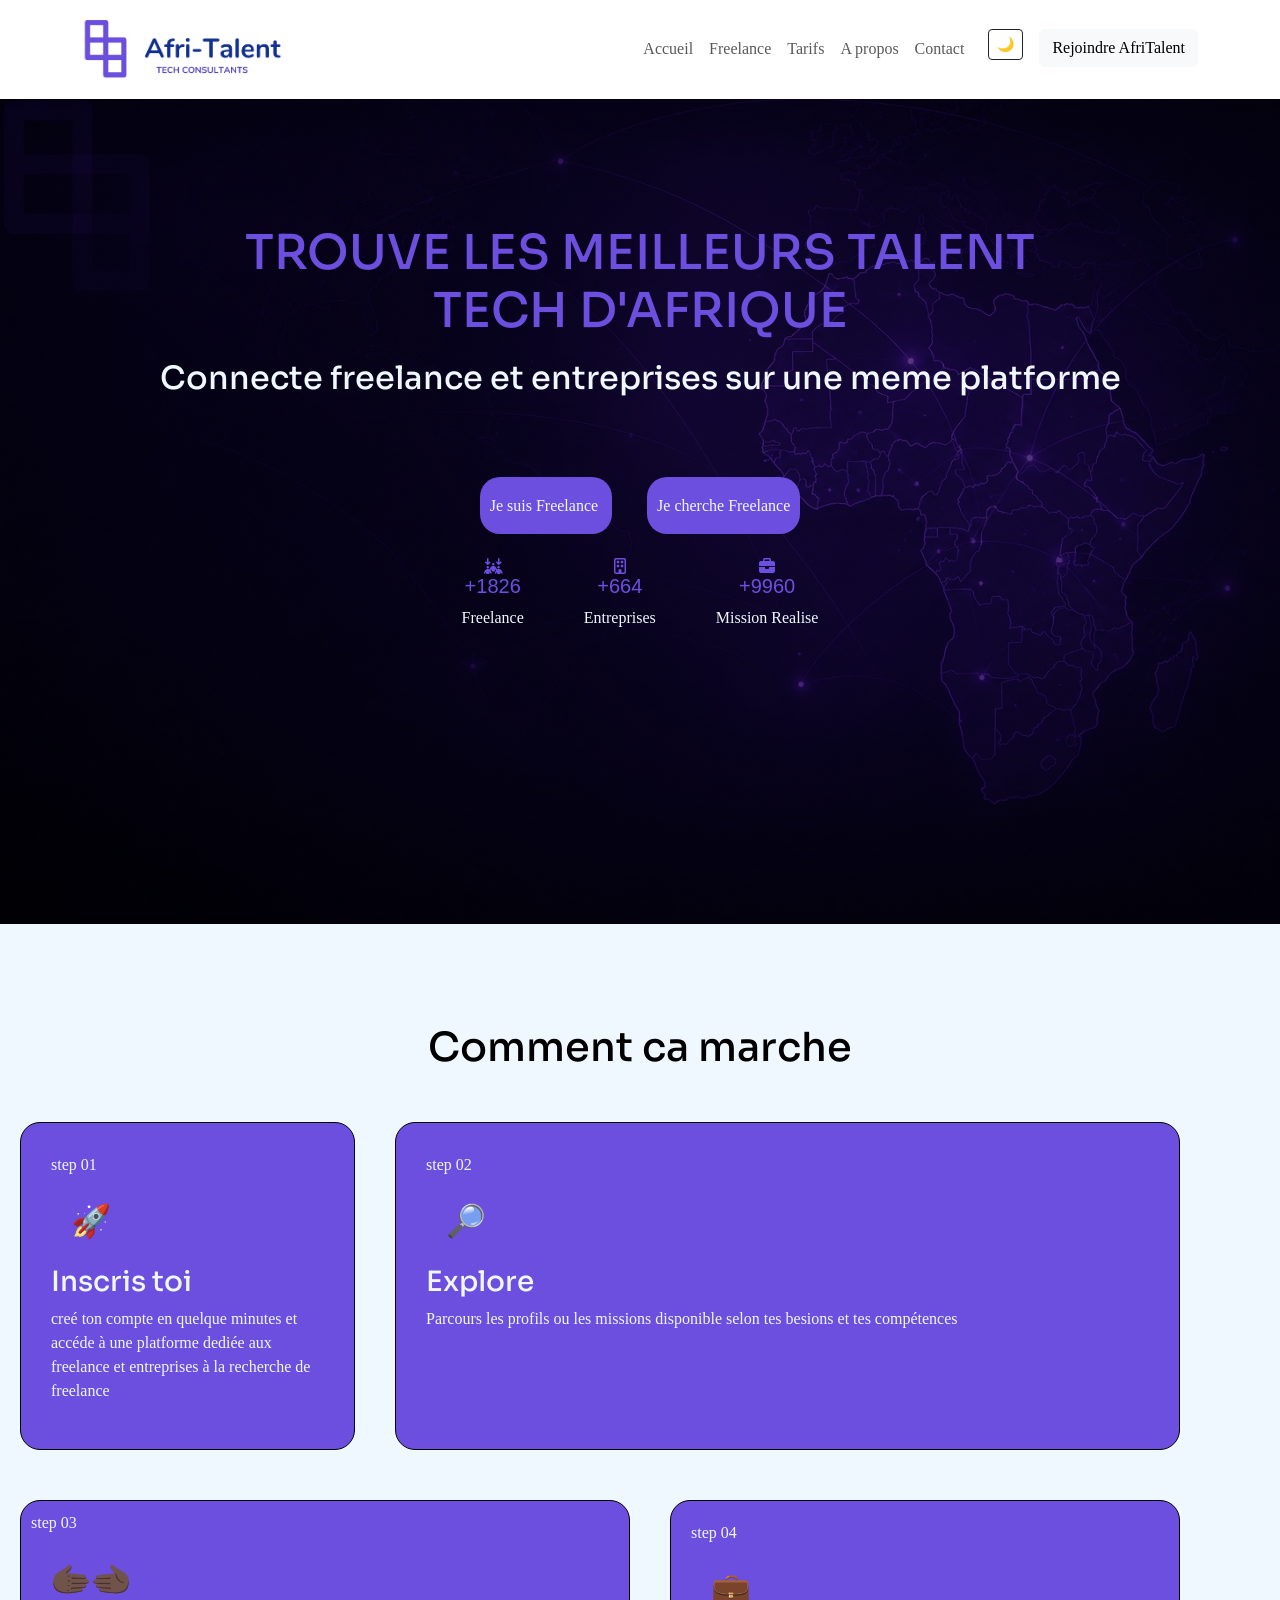
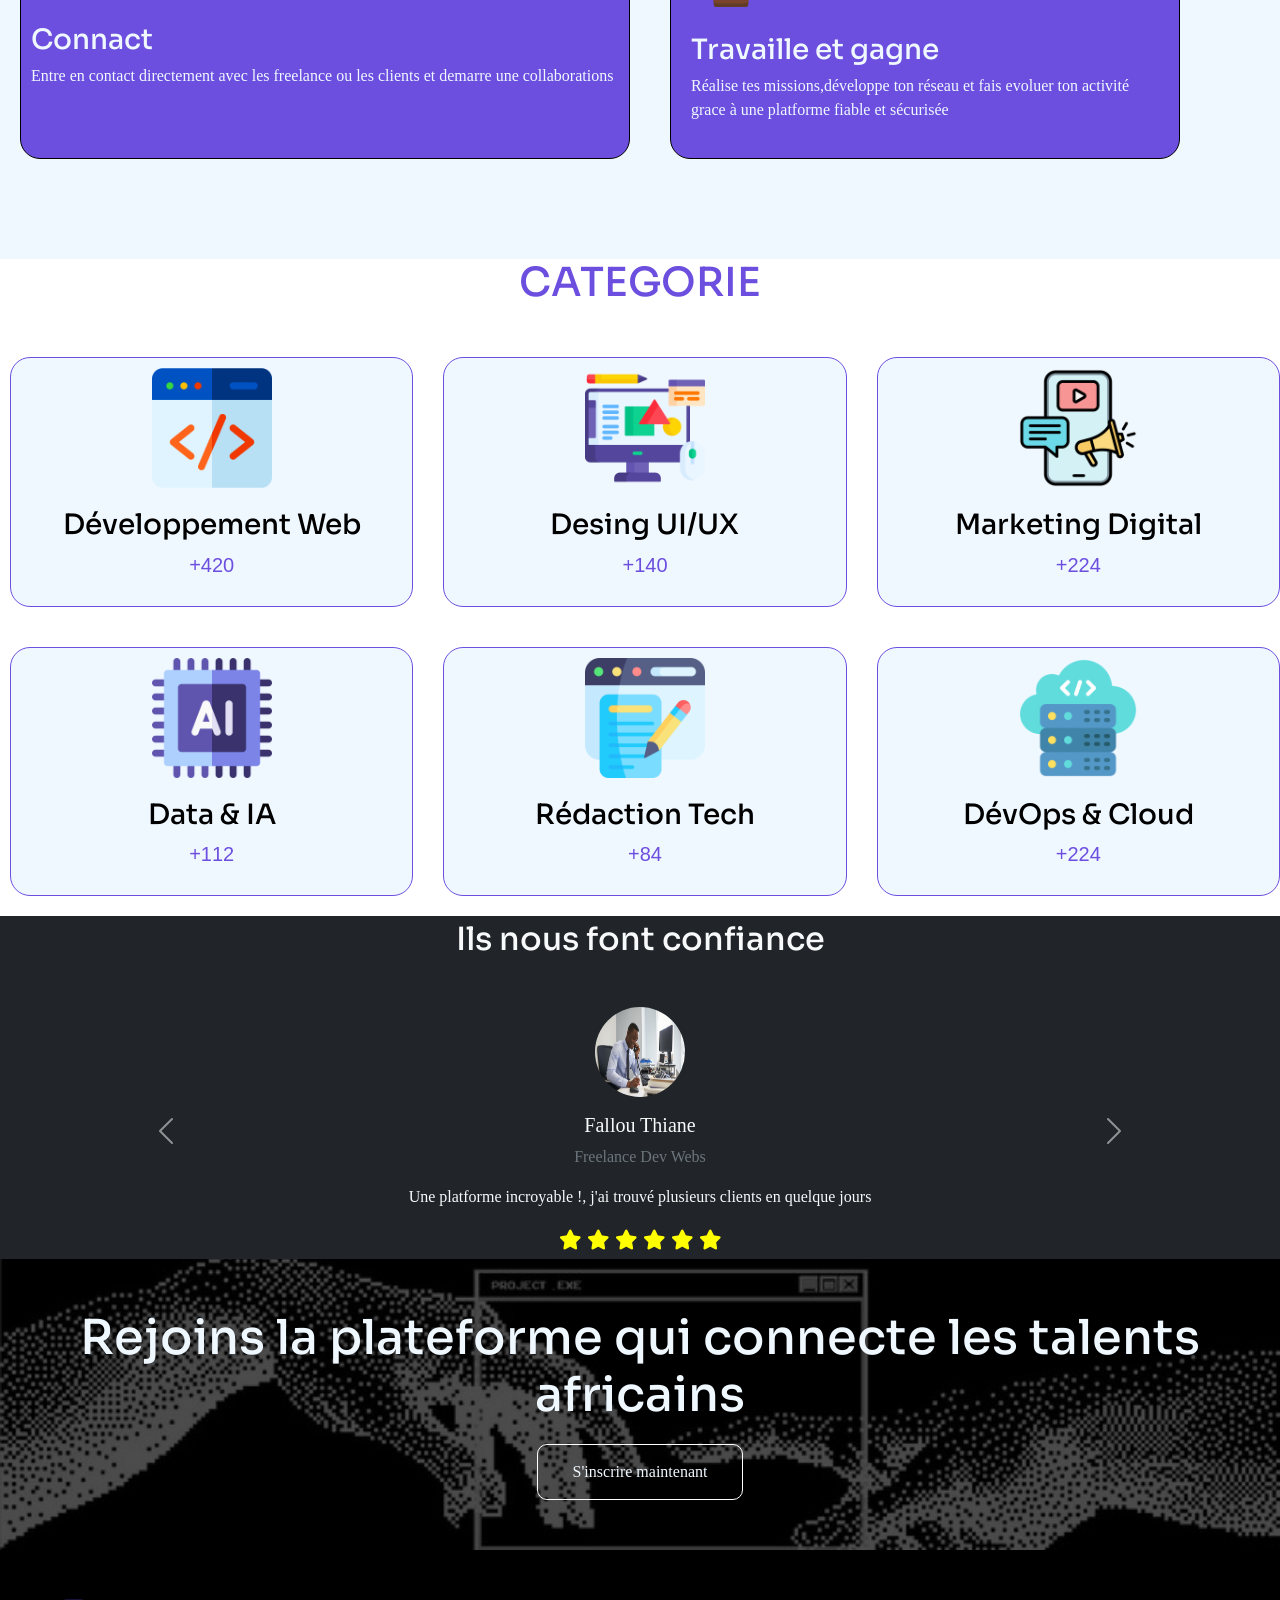
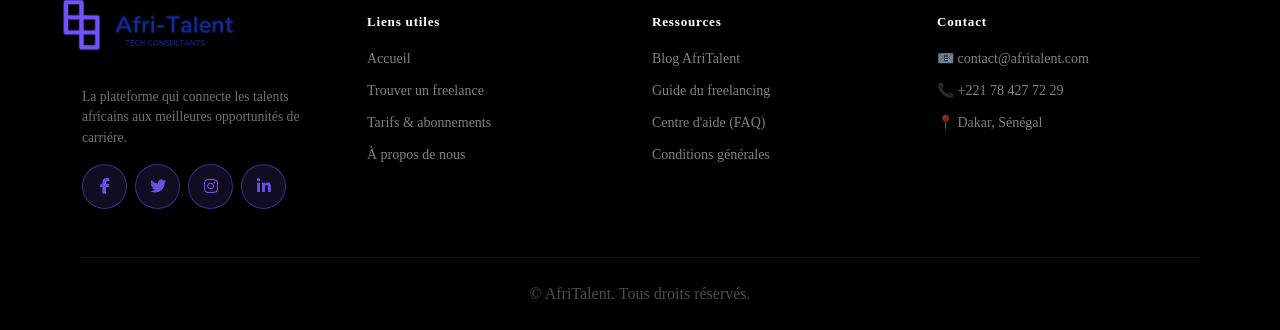
==== commit 0558a51f: "Déploiment : GitHub Pages activé, README finalisé et presentations PowerRPoint" ====
--- a/index.html
+++ b/index.html
@@ -59,7 +59,7 @@
                 <h2>Connecte freelance et entreprises sur une meme platforme</h2> 
                 <div class="hero-btn">
                    
-                        <a id="btn-hero1"  href="freelance.html">Je suis Freelance </a>
+                        <a id="btn-hero1"  href="contact.html">Je suis Freelance </a>
                     
                    
                         <a id="btn-hero2"    href="freelance.html">Je cherche Freelance</a>
